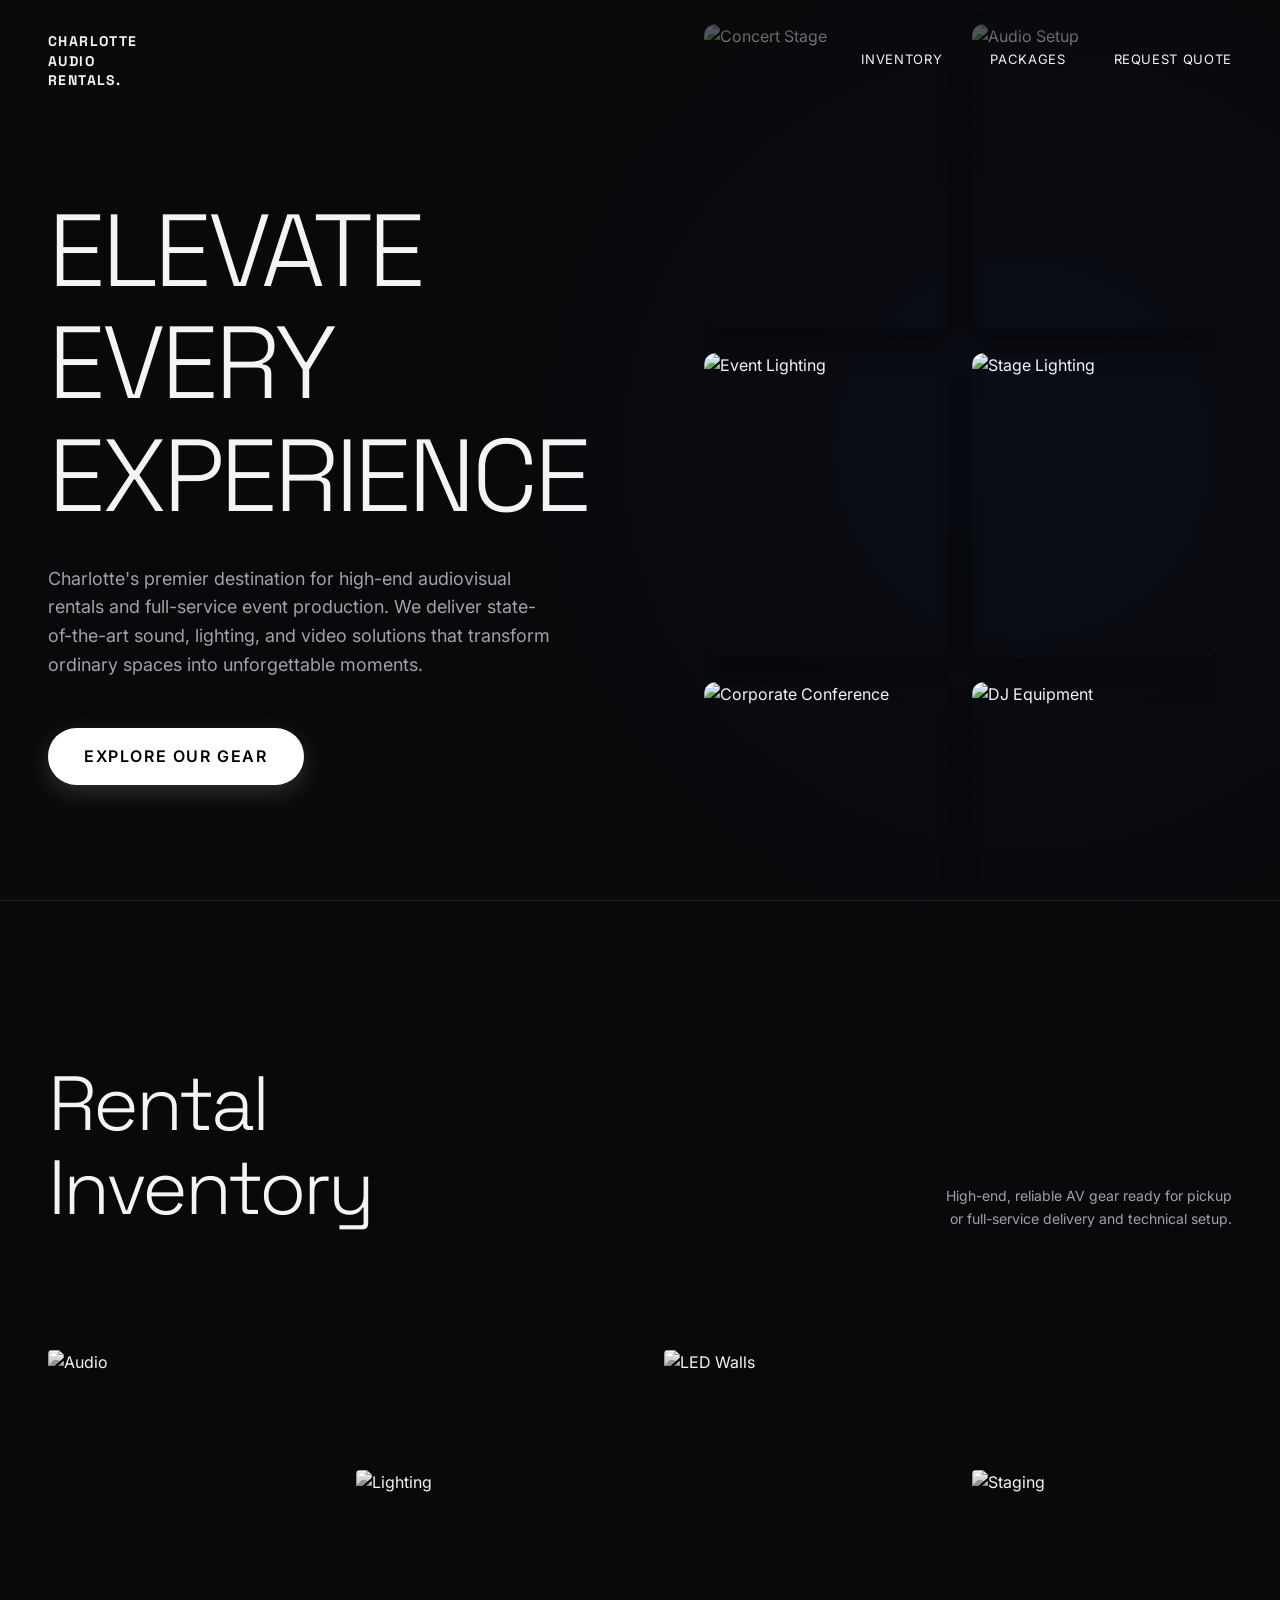
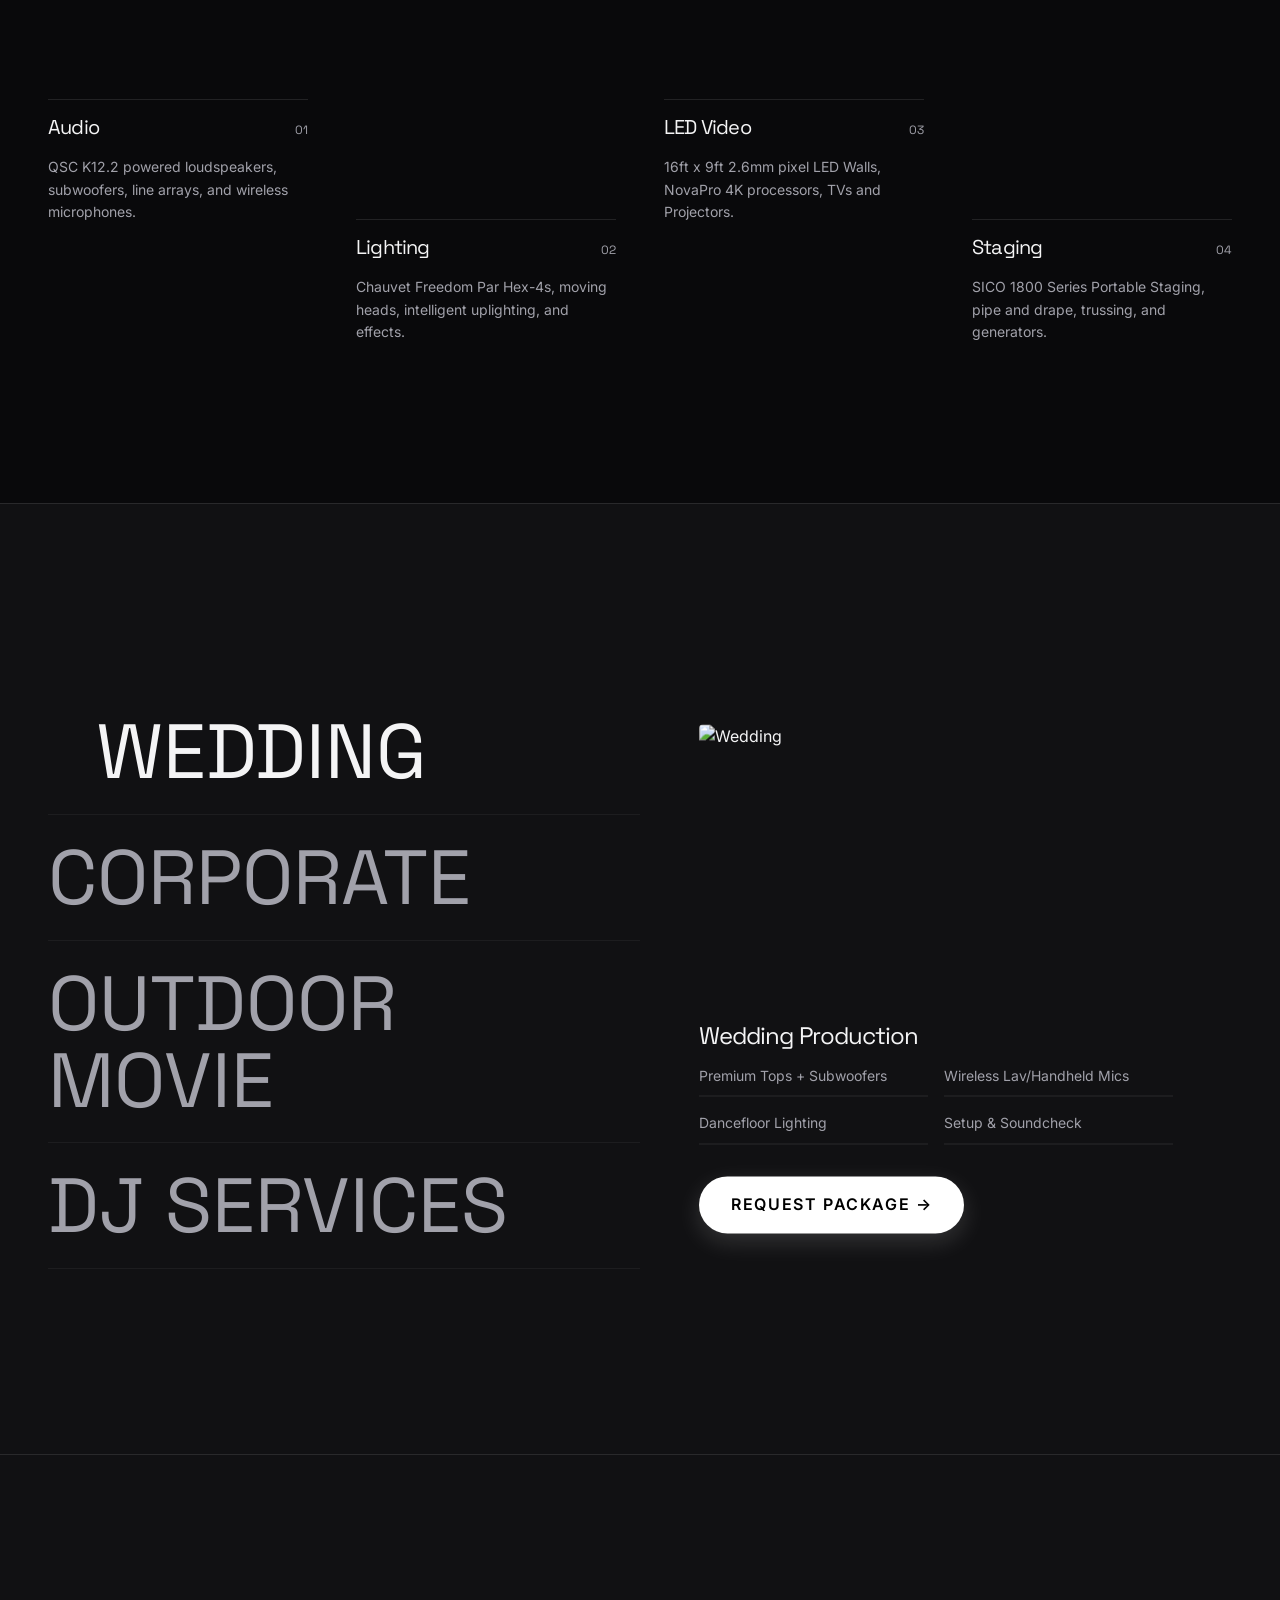
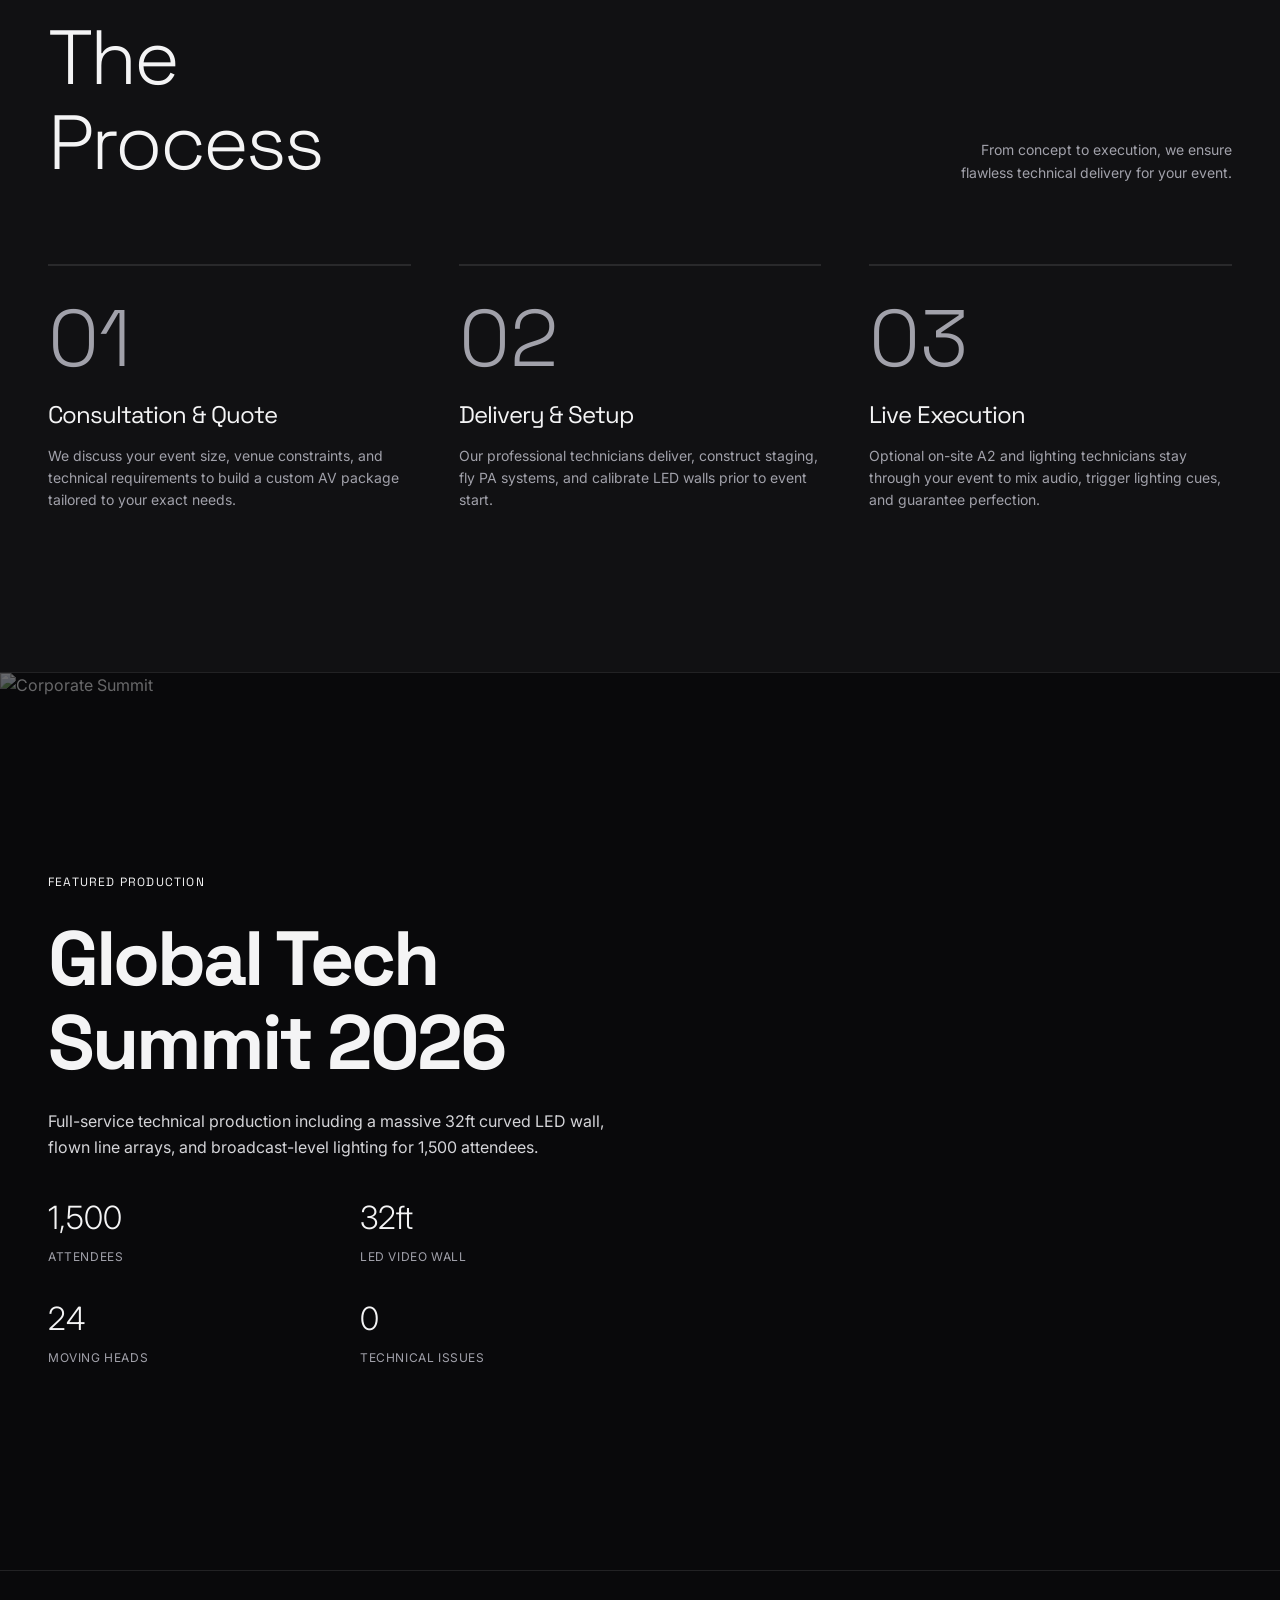
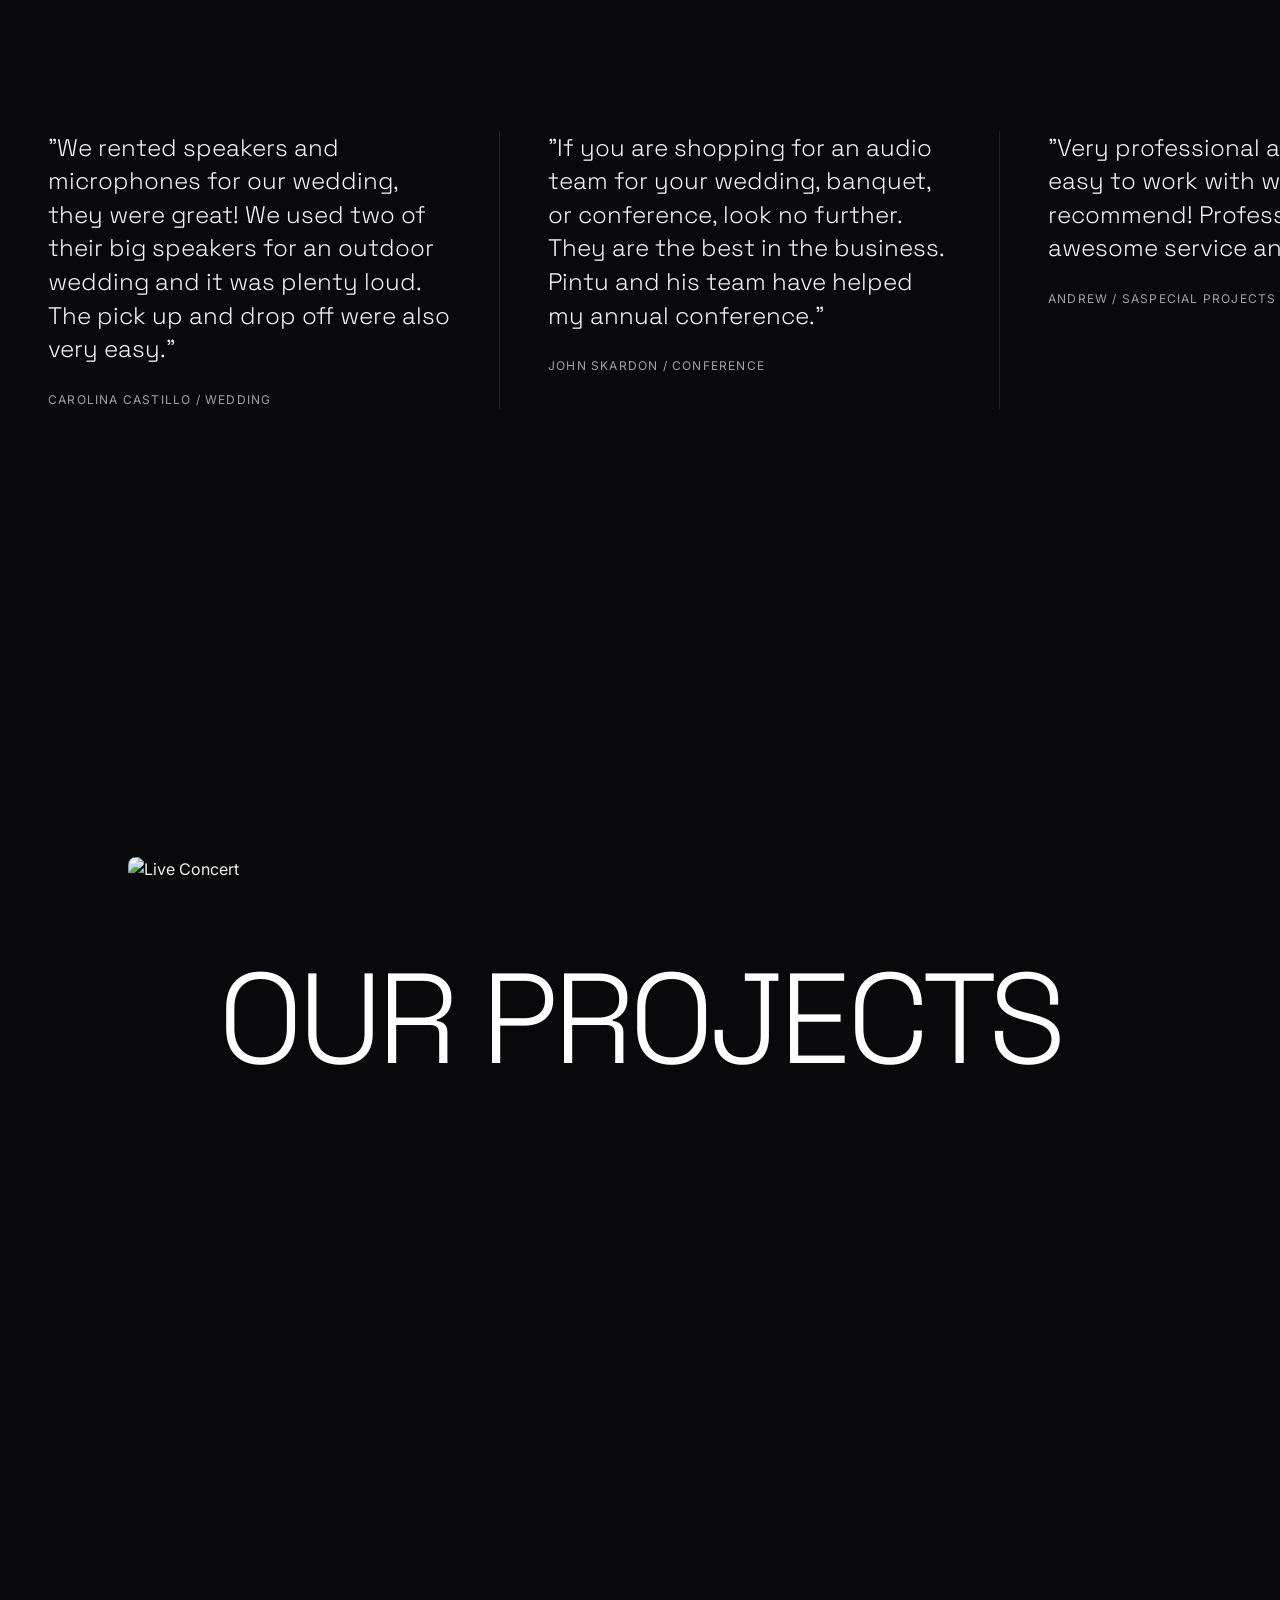
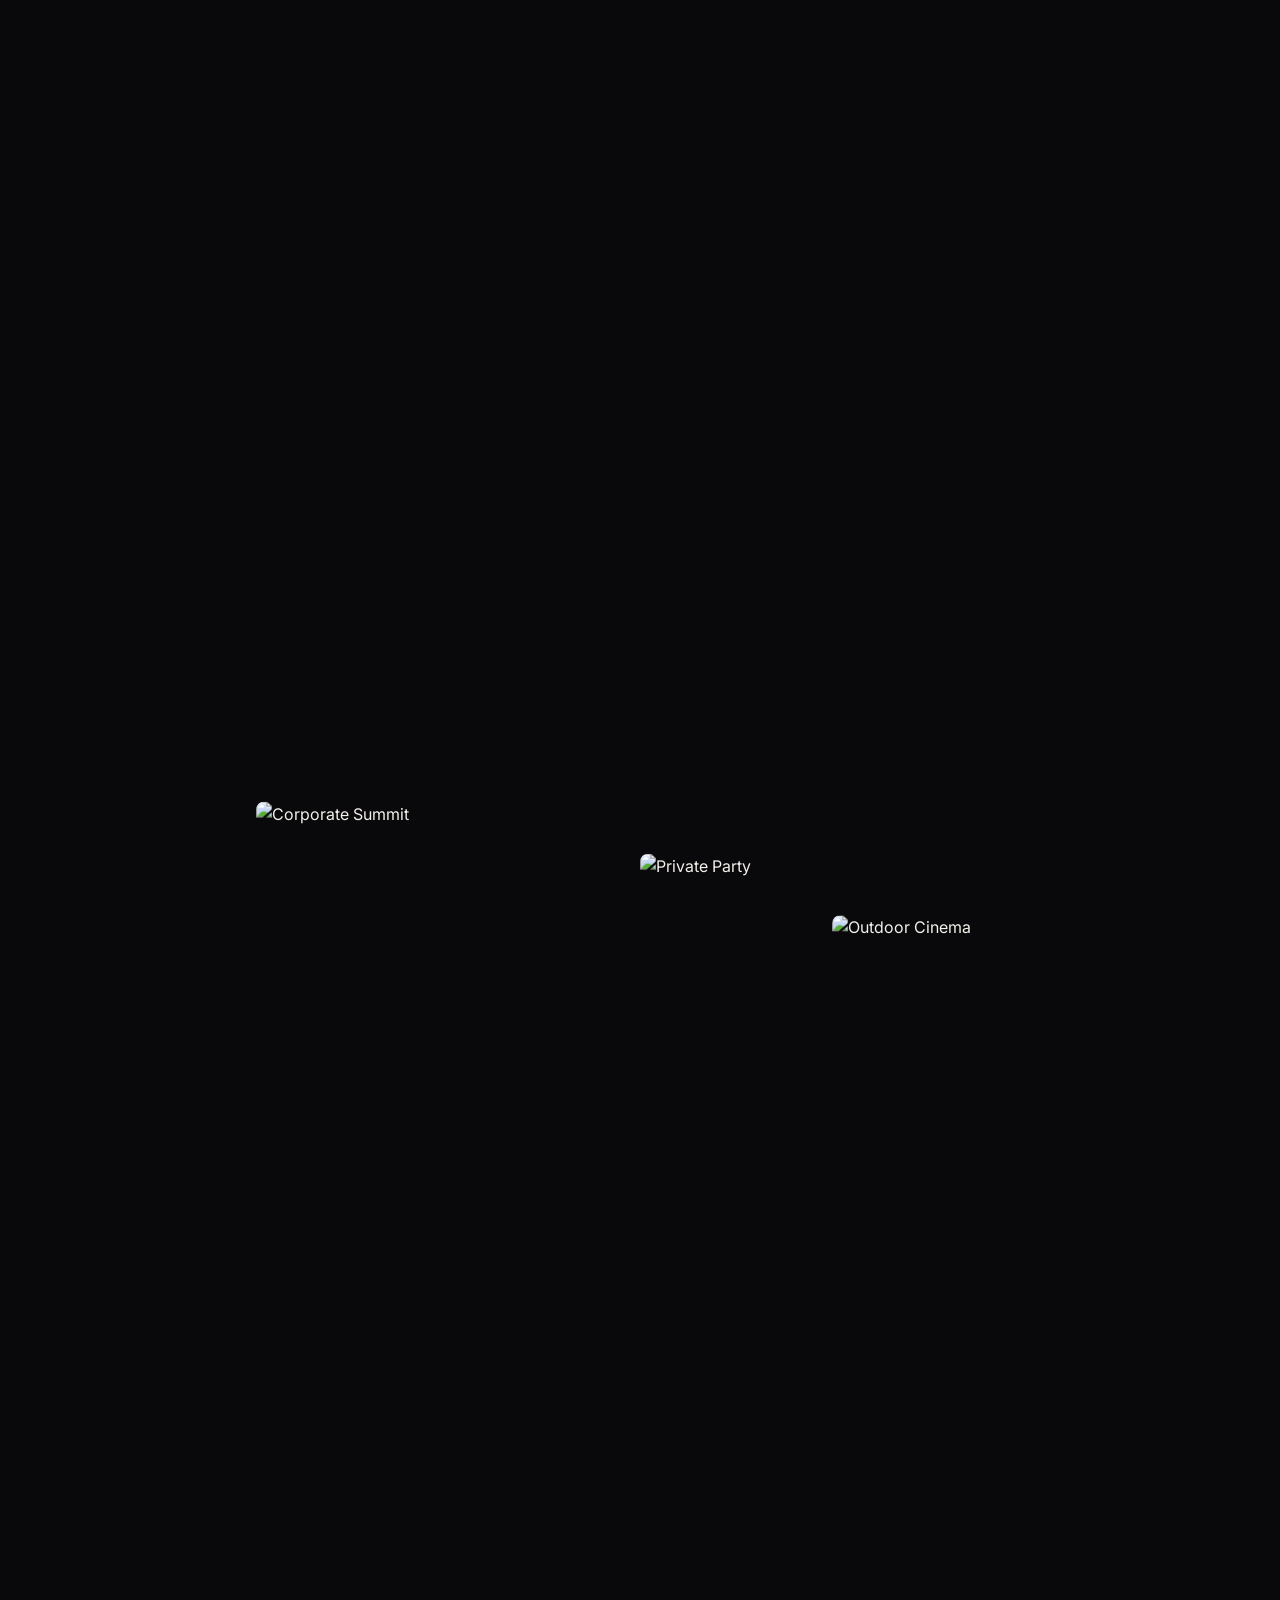
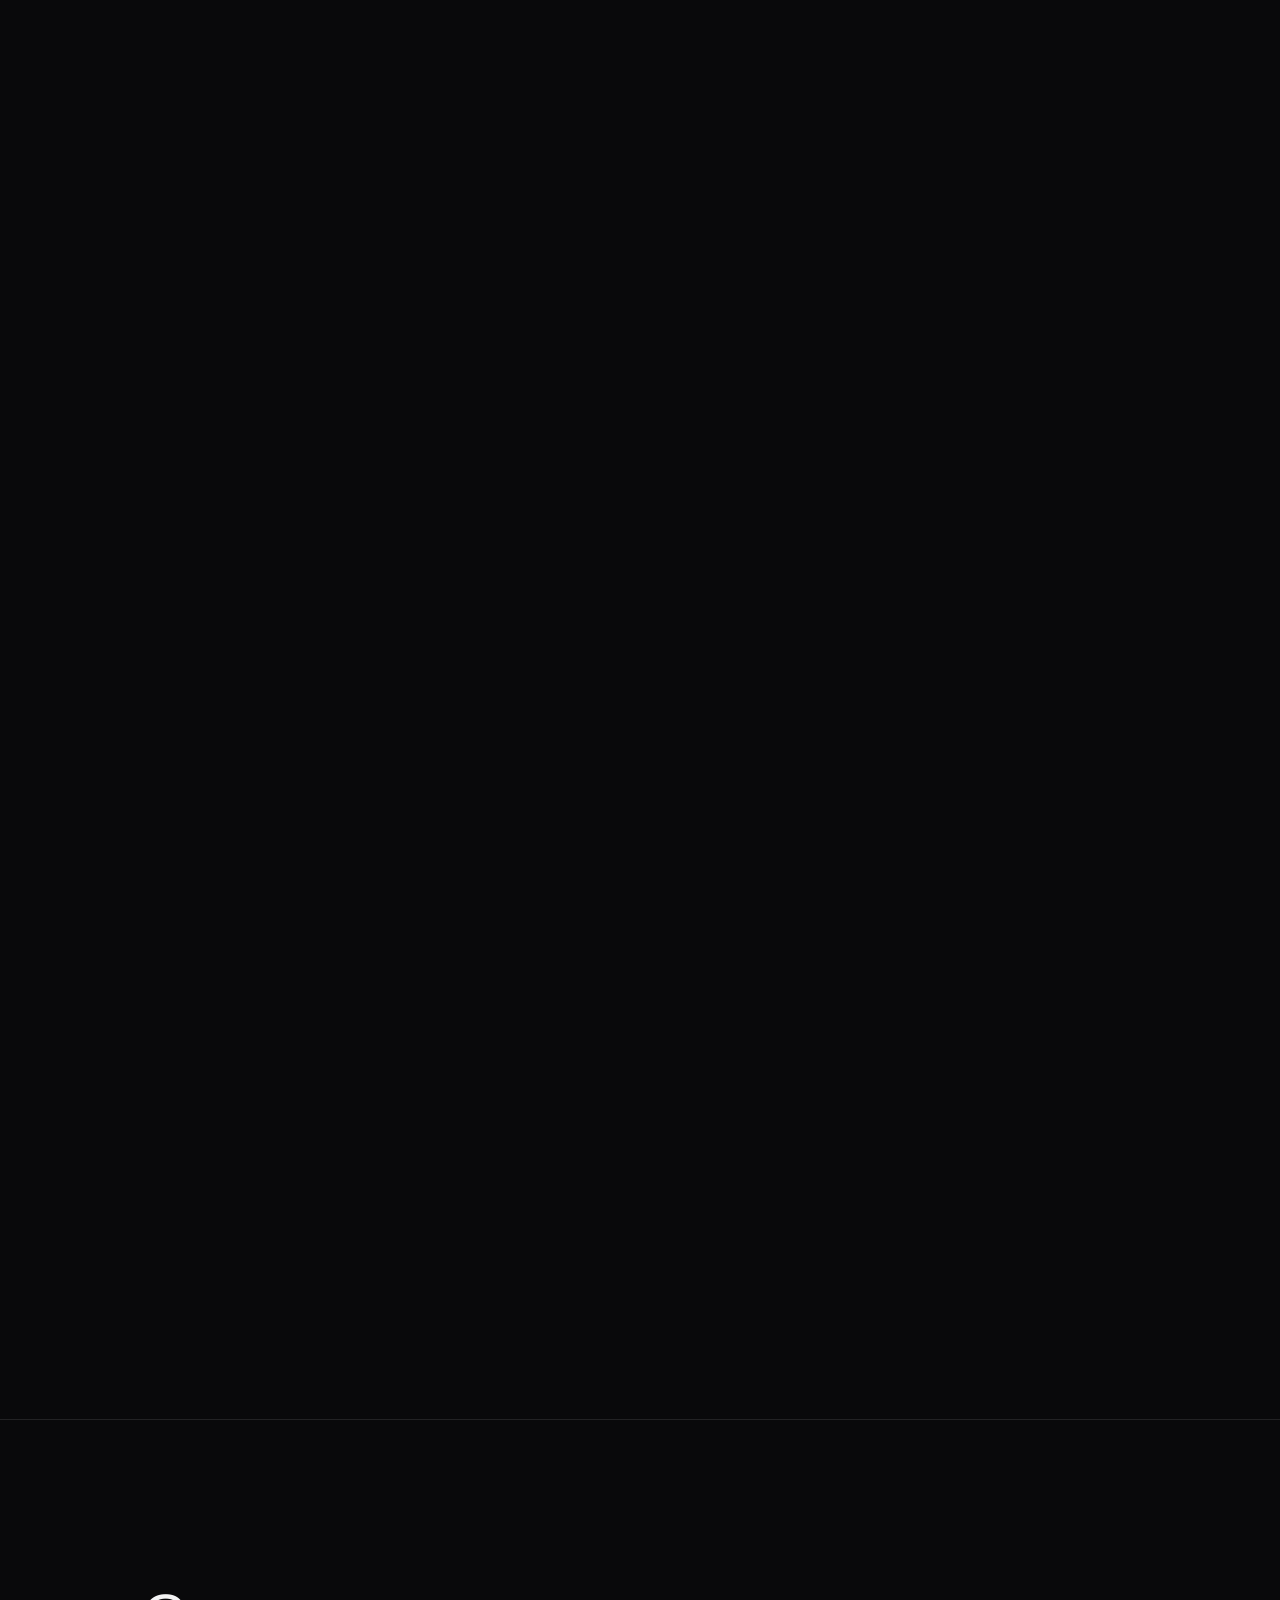
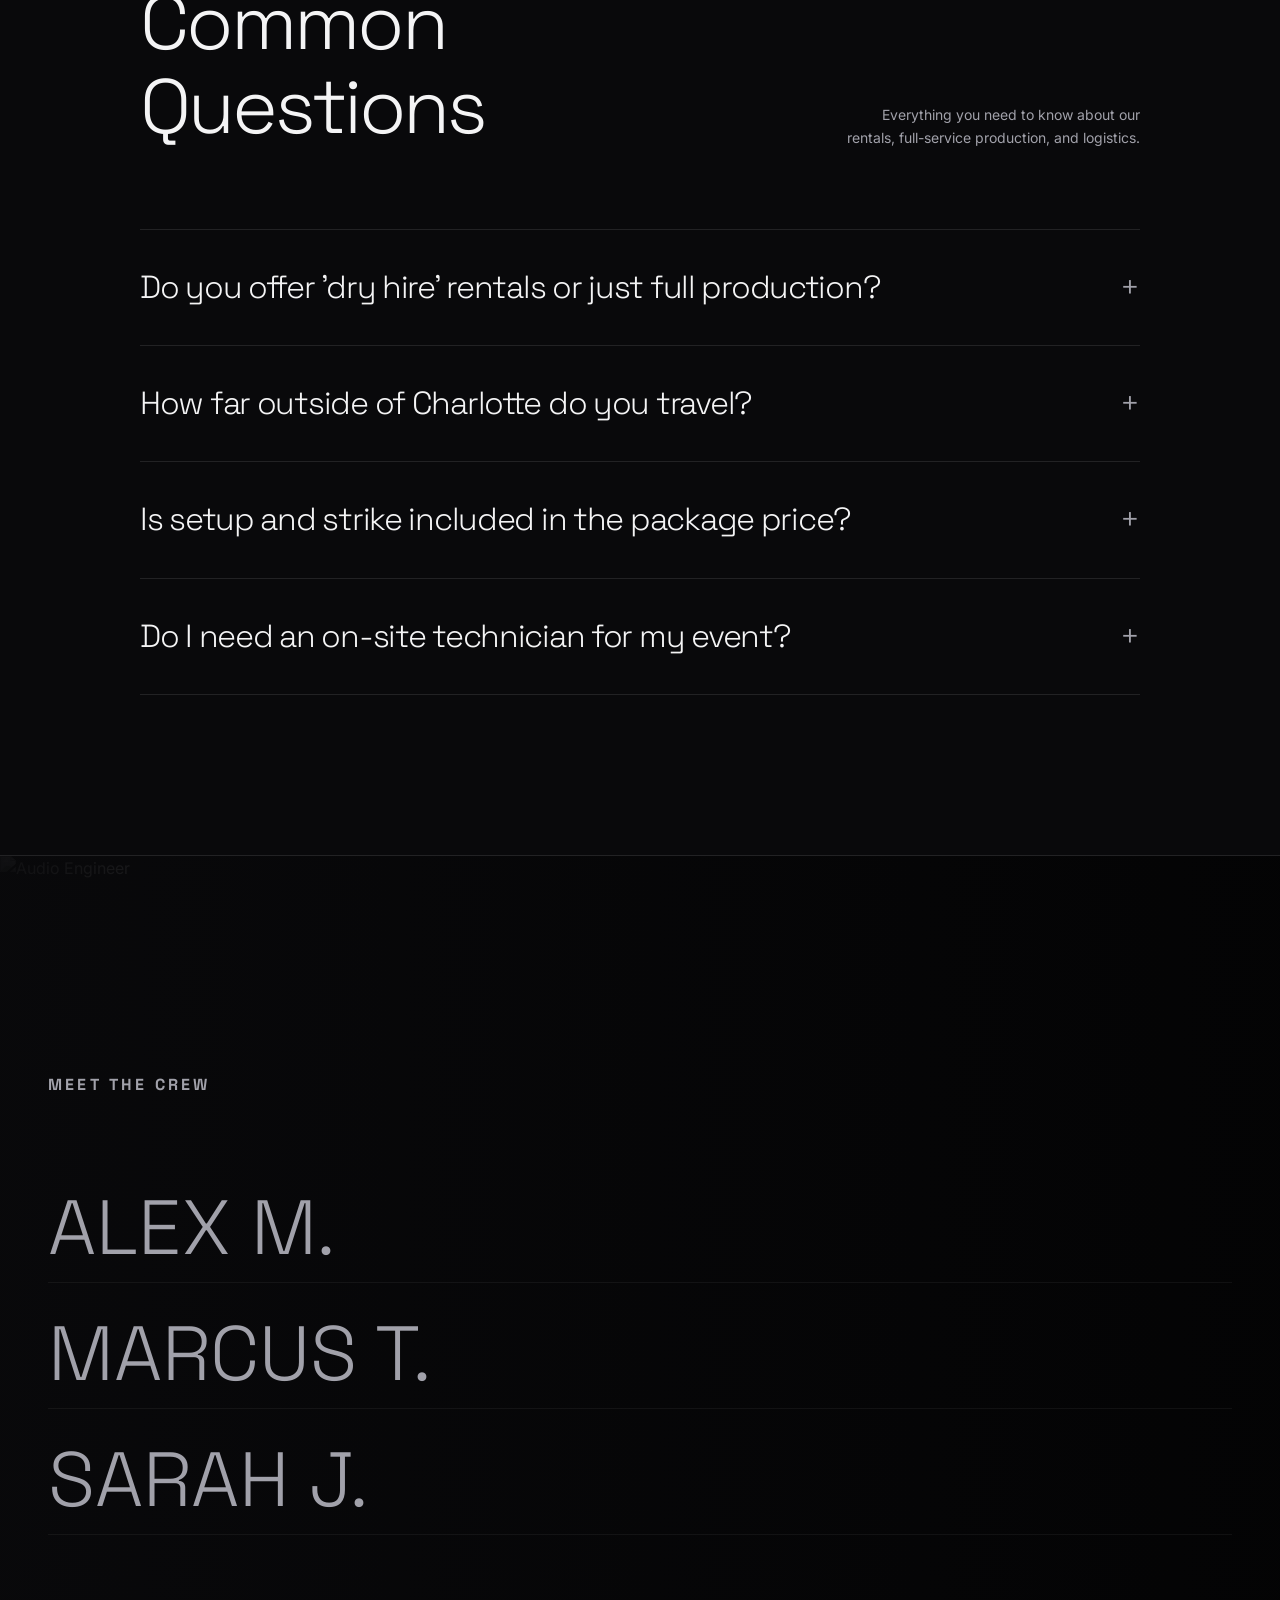
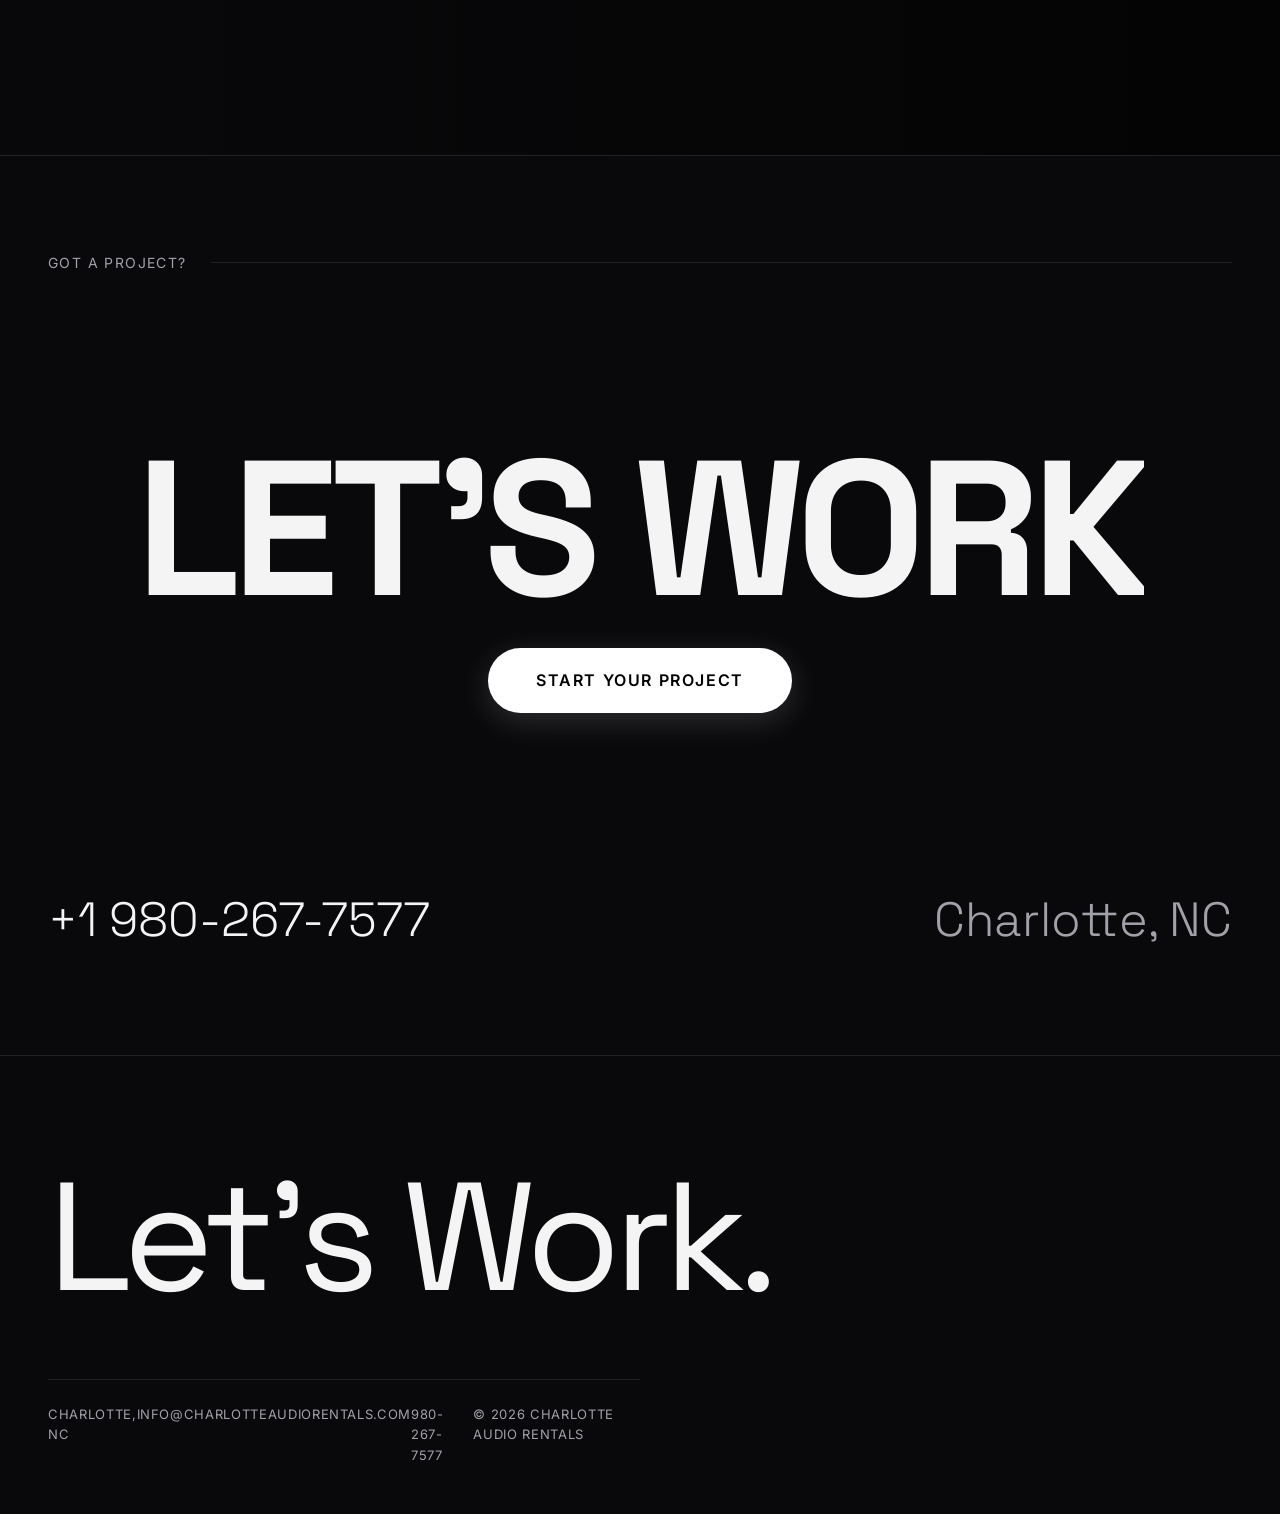
==== index.html @ b3ea05a0 "Initial commit" ====
<!DOCTYPE html>
<html lang="en">
<head>
    <meta charset="UTF-8">
    <meta name="viewport" content="width=device-width, initial-scale=1.0">
    <title>Charlotte Audio Rentals | Premium AV</title>
    
    <!-- Using Space Grotesk for architectural/classy headings and Inter for body -->
    <link rel="preconnect" href="https://fonts.googleapis.com">
    <link rel="preconnect" href="https://fonts.gstatic.com" crossorigin>
    <link href="https://fonts.googleapis.com/css2?family=Inter:wght@300;400;500;600&family=Space+Grotesk:wght@300;400;600;700&display=swap" rel="stylesheet">
    
    <style>
        :root {
            --bg-color: #09090b;
            --text-main: #f4f4f5;
            --text-muted: #a1a1aa;
            --border: rgba(255, 255, 255, 0.1);
            --accent: #0693e3;
        }

        * {
            margin: 0;
            padding: 0;
            box-sizing: border-box;
        }

        body {
            font-family: 'Inter', sans-serif;
            background-color: var(--bg-color);
            color: var(--text-main);
            line-height: 1.6;
            -webkit-font-smoothing: antialiased;
            overflow-x: hidden;
        }

        a { text-decoration: none; color: inherit; }
        ul { list-style: none; }
        img { display: block; max-width: 100%; }

        /* Typography */
        h1, h2, h3, h4, .display-text {
            font-family: 'Space Grotesk', sans-serif;
            letter-spacing: -0.04em;
            line-height: 1.1;
        }

        /* Nav */
        .nav {
            position: fixed;
            top: 0;
            width: 100%;
            padding: 32px 48px;
            display: flex;
            justify-content: space-between;
            align-items: center;
            z-index: 100;
            transition: transform 0.4s cubic-bezier(0.16, 1, 0.3, 1), padding 0.3s ease, background 0.3s ease, border-bottom 0.3s ease;
        }

        .nav.scrolled {
            padding: 20px 48px;
            background: rgba(9, 9, 11, 0.85);
            backdrop-filter: blur(12px);
            -webkit-backdrop-filter: blur(12px);
            border-bottom: 1px solid rgba(255, 255, 255, 0.05);
        }

        .nav.nav-hidden {
            transform: translateY(-100%);
        }

        .nav-logo {
            font-family: 'Space Grotesk', sans-serif;
            font-size: 14px;
            font-weight: 700;
            text-transform: uppercase;
            letter-spacing: 0.1em;
            line-height: 1.4;
        }

        .nav-links {
            display: flex;
            gap: 48px;
            font-size: 13px;
            text-transform: uppercase;
            letter-spacing: 0.05em;
        }
        
        .nav-links a {
            position: relative;
            overflow: hidden;
            padding-bottom: 4px;
        }

        .nav-links a::after {
            content: '';
            position: absolute;
            bottom: 0; left: 0; width: 100%; height: 1px;
            background: var(--accent);
            transform: translateX(-101%);
            transition: transform 0.4s cubic-bezier(0.16, 1, 0.3, 1);
        }

        .nav-links a:hover::after { transform: translateX(0); }

        /* Hero */
        .hero {
            min-height: 100vh;
            display: grid;
            grid-template-columns: 1fr 1fr;
            padding: 120px 48px 48px 48px;
        }

        .hero-left {
            display: flex;
            flex-direction: column;
            justify-content: flex-end;
            padding-bottom: 8vh;
        }

        .hero-title {
            font-size: clamp(64px, 10vw, 140px);
            font-weight: 400;
            text-transform: uppercase;
            margin-bottom: 24px;
            white-space: nowrap;
        }

        .hero-title span {
            display: block;
            margin-left: 10%;
            color: var(--text-muted);
        }

        .hero-right {
            position: relative;
            display: flex;
            align-items: center;
            justify-content: center;
        }

        .hero-img-container {
            width: 80%;
            aspect-ratio: 3/4;
            overflow: hidden;
            border-radius: 8px;
        }

        .hero-img-container img {
            width: 100%;
            height: 100%;
            object-fit: cover;
            transform: scale(1.1);
            transition: transform 2s cubic-bezier(0.16, 1, 0.3, 1);
        }
        
        body:hover .hero-img-container img { transform: scale(1); }

        .hero-info {
            position: absolute;
            bottom: 8vh;
            left: -10%;
            max-width: 400px;
            background: rgba(9, 9, 11, 0.8);
            backdrop-filter: blur(10px);
            padding: 32px;
            border: 1px solid var(--border);
            border-radius: 8px;
        }

        .hero-info p {
            font-size: 16px;
            color: var(--text-muted);
            margin-bottom: 24px;
        }

        .cta-link {
            display: inline-flex;
            align-items: center;
            justify-content: center;
            background: #fff;
            color: #000;
            font-family: 'Inter', sans-serif;
            font-weight: 600;
            font-size: 16px;
            text-transform: uppercase;
            letter-spacing: 0.1em;
            padding: 16px 32px;
            border-radius: 100px;
            transition: transform 0.3s ease, box-shadow 0.3s ease, background 0.3s ease;
            box-shadow: 0 8px 24px rgba(255, 255, 255, 0.15);
            border: none;
            gap: 12px;
            text-decoration: none;
        }

        .cta-link:hover {
            transform: translateY(-4px);
            box-shadow: 0 12px 32px rgba(255, 255, 255, 0.3);
            color: #000;
            background: #f4f4f5;
        }

        /* Inventory - Horizontal Stagger */
        .inventory-section {
            padding: 160px 48px;
            border-top: 1px solid var(--border);
        }

        .section-header {
            display: flex;
            justify-content: space-between;
            align-items: flex-end;
            margin-bottom: 120px;
        }

        .section-title {
            font-size: clamp(40px, 6vw, 80px);
            font-weight: 300;
        }

        .section-sub {
            max-width: 300px;
            color: var(--text-muted);
            font-size: 14px;
            text-align: right;
        }

        .inventory-track {
            display: grid;
            grid-template-columns: repeat(4, 1fr);
            gap: 48px;
            align-items: start;
        }

        .inv-item:nth-child(even) { margin-top: 120px; }

        .inv-img {
            width: 100%;
            aspect-ratio: 4/5;
            overflow: hidden;
            margin-bottom: 24px;
            border-radius: 4px;
        }

        .inv-img img {
            width: 100%; height: 100%; object-fit: cover;
            filter: grayscale(100%);
            transition: filter 0.5s ease, transform 0.8s ease;
        }

        .inv-item:hover .inv-img img {
            filter: grayscale(0%);
            transform: scale(1.05);
        }

        .inv-meta {
            display: flex;
            justify-content: space-between;
            align-items: baseline;
            border-top: 1px solid var(--border);
            padding-top: 16px;
        }

        .inv-meta h3 { font-size: 20px; font-weight: 400; }
        .inv-meta span { font-size: 12px; color: var(--text-muted); font-family: 'Space Grotesk', sans-serif; }

        .inv-desc {
            margin-top: 16px;
            font-size: 14px;
            color: var(--text-muted);
        }

        /* Interactive Packages */
        .packages-section {
            padding: 160px 48px;
            background: #111113;
            border-top: 1px solid var(--border);
            position: relative;
        }

        .pkg-container {
            display: flex;
            min-height: 70vh;
        }

        .pkg-list-wrap {
            width: 50%;
            display: flex;
            flex-direction: column;
            justify-content: center;
        }

        .pkg-link {
            font-family: 'Space Grotesk', sans-serif;
            font-size: clamp(48px, 6vw, 96px);
            color: var(--text-muted);
            text-transform: uppercase;
            line-height: 1;
            padding: 24px 0;
            border-bottom: 1px solid rgba(255,255,255,0.05);
            cursor: pointer;
            transition: color 0.4s ease, padding-left 0.4s ease;
        }

        .pkg-link:hover, .pkg-link.active {
            color: var(--text-main);
            padding-left: 48px;
        }

        .pkg-details-wrap {
            width: 50%;
            position: relative;
        }

        .pkg-detail {
            position: absolute;
            top: 50%;
            left: 10%;
            transform: translateY(-50%);
            width: 80%;
            opacity: 0;
            visibility: hidden;
            transition: opacity 0.6s ease, visibility 0.6s ease;
        }

        .pkg-detail.active {
            opacity: 1;
            visibility: visible;
        }

        .pkg-img {
            width: 100%;
            aspect-ratio: 16/9;
            overflow: hidden;
            border-radius: 4px;
            margin-bottom: 32px;
        }

        .pkg-img img { width: 100%; height: 100%; object-fit: cover; }

        .pkg-content h4 { font-size: 24px; margin-bottom: 16px; font-weight: 400; }
        .pkg-content ul {
            display: grid;
            grid-template-columns: 1fr 1fr;
            gap: 16px;
            margin-bottom: 32px;
        }
        .pkg-content li {
            font-size: 14px;
            color: var(--text-muted);
            padding-bottom: 8px;
            border-bottom: 1px solid var(--border);
        }

        /* Reviews Ticker */
        .reviews-section {
            padding: 160px 0;
            overflow: hidden;
            border-top: 1px solid var(--border);
        }

        .ticker-wrap {
            display: flex;
            width: 300%;
            animation: ticker 40s linear infinite;
        }
        
        .ticker-wrap:hover { animation-play-state: paused; }

        @keyframes ticker {
            0% { transform: translateX(0); }
            100% { transform: translateX(-50%); }
        }

        .review-item {
            width: 500px;
            padding: 0 48px;
            flex-shrink: 0;
            border-right: 1px solid var(--border);
        }

        .review-item p {
            font-family: 'Space Grotesk', sans-serif;
            font-size: 24px;
            line-height: 1.4;
            margin-bottom: 24px;
            font-weight: 300;
        }

        .reviewer { font-size: 12px; color: var(--text-muted); text-transform: uppercase; letter-spacing: 0.1em; }

        /* Footer */
        .footer {
            padding: 120px 48px 48px 48px;
            border-top: 1px solid var(--border);
            display: grid;
            grid-template-columns: 1fr 1fr;
        }

        .ft-massive {
            font-family: 'Space Grotesk', sans-serif;
            font-size: clamp(80px, 12vw, 200px);
            line-height: 0.8;
            letter-spacing: -0.05em;
            margin-bottom: 80px;
        }

        .ft-info {
            display: flex;
            justify-content: space-between;
            border-top: 1px solid var(--border);
            padding-top: 24px;
            font-size: 13px;
            color: var(--text-muted);
            text-transform: uppercase;
            letter-spacing: 0.05em;
        }

        @media (max-width: 1024px) {
            .hero { grid-template-columns: 1fr; padding-top: 160px; }
            .hero-left { padding-bottom: 40px; }
            .hero-right { display: none; }
            .inventory-track { grid-template-columns: 1fr 1fr; }
            .inv-item:nth-child(even) { margin-top: 0; }
            .pkg-container { flex-direction: column; }
            .pkg-list-wrap, .pkg-details-wrap { width: 100%; }
            .pkg-detail { position: relative; top: 0; left: 0; transform: none; display: none; margin-top: 48px; width: 100%;}
            .pkg-detail.active { display: block; }
            .footer { grid-template-columns: 1fr; }
        }
    
        /* Process Section */
        .process-section {
            padding: 160px 48px;
            background: #111113;
            border-top: 1px solid var(--border);
        }

        .process-grid {
            display: grid;
            grid-template-columns: repeat(3, 1fr);
            gap: 48px;
            margin-top: 80px;
        }

        .process-step {
            border-top: 2px solid var(--border);
            padding-top: 32px;
            transition: border-color 0.4s;
        }

        .process-step:hover { border-color: var(--text-main); }

        .step-num {
            font-family: 'Space Grotesk', sans-serif;
            font-size: 80px;
            font-weight: 300;
            color: var(--text-muted);
            line-height: 1;
            margin-bottom: 24px;
        }

        .process-step h4 { font-size: 24px; font-weight: 400; margin-bottom: 16px; }
        .process-step p { color: var(--text-muted); font-size: 14px; }

        /* Featured Case Study */
        .featured-section {
            position: relative;
            padding: 200px 48px;
            border-top: 1px solid var(--border);
            overflow: hidden;
            display: flex;
            align-items: center;
        }

        .featured-bg {
            position: absolute;
            top: 0; left: 0; width: 100%; height: 100%;
            z-index: 0;
        }
        
        .featured-bg img { width: 100%; height: 100%; object-fit: cover; opacity: 0.4; filter: grayscale(50%); }

        .featured-content {
            position: relative;
            z-index: 1;
            max-width: 600px;
        }

        .featured-badge {
            font-family: 'Space Grotesk', sans-serif;
            text-transform: uppercase;
            letter-spacing: 0.1em;
            font-size: 12px;
            color: var(--text-main);
            margin-bottom: 24px;
            display: block;
        }

        .featured-title { font-size: clamp(48px, 6vw, 80px); margin-bottom: 24px; }
        .featured-desc { font-size: 16px; color: #d4d4d8; margin-bottom: 32px; }

        .stats-grid {
            display: grid;
            grid-template-columns: 1fr 1fr;
            gap: 24px;
        }

        .stat h5 { font-size: 32px; font-weight: 300; }
        .stat span { font-size: 12px; color: var(--text-muted); text-transform: uppercase; letter-spacing: 0.05em; }

        @media (max-width: 1024px) {
            .process-grid { grid-template-columns: 1fr; }
            .stats-grid { grid-template-columns: 1fr; }
        }

    
        .hero-title {
            font-size: clamp(48px, 8vw, 120px);
            font-weight: 400;
            text-transform: uppercase;
            margin-bottom: 24px;
            line-height: 1.05;
        }

        .hero-title span {
            display: block;
            margin-left: 0; /* Removed 10% */
            color: var(--text-muted);
        }

        .hero-info {
            position: relative; /* Removed absolute */
            bottom: auto;
            left: auto;
            max-width: 400px;
            background: transparent; /* Removed blur and bg */
            backdrop-filter: none;
            padding: 0;
            border: none;
            margin-top: 48px;
        }
        
        .hero-img-container {
            width: 100%; /* Changed from 80% */
            aspect-ratio: 4/5; /* Changed from 3/4 */
            overflow: hidden;
            border-radius: 8px;
        }

    
        /* Our Projects Section */
        .projects-section {
            padding: 160px 48px;
            background: #111113;
            border-top: 1px solid var(--border);
        }

        .projects-grid {
            display: grid;
            grid-template-columns: repeat(2, 1fr);
            gap: 48px;
            margin-top: 80px;
        }

        .project-card {
            position: relative;
            overflow: hidden;
            border-radius: 8px;
            aspect-ratio: 16/9;
            cursor: pointer;
        }

        .project-img {
            width: 100%;
            height: 100%;
            object-fit: cover;
            transition: transform 0.8s cubic-bezier(0.16, 1, 0.3, 1);
        }

        .project-overlay {
            position: absolute;
            bottom: 0; left: 0; width: 100%;
            padding: 48px;
            background: linear-gradient(to top, rgba(9,9,11,0.9), transparent);
            transform: translateY(20px);
            opacity: 0;
            transition: all 0.4s ease;
        }

        .project-card:hover .project-img {
            transform: scale(1.05);
        }

        .project-card:hover .project-overlay {
            transform: translateY(0);
            opacity: 1;
        }

        .project-overlay h4 {
            font-size: 32px;
            margin-bottom: 8px;
            color: #fff;
        }

        .project-overlay span {
            font-size: 14px;
            color: var(--text-muted);
            text-transform: uppercase;
            letter-spacing: 0.1em;
            font-family: 'Space Grotesk', sans-serif;
        }
        
        @media (max-width: 1024px) {
            .projects-grid { grid-template-columns: 1fr; }
        }

    
        /* =========================================================
           SCATTERED PARALLAX OUR PROJECTS
           ========================================================= */
        .our-work-section {
            position: relative;
            background-color: transparent;
            color: #F4F1EB;
            width: 100%;
            height: 450vh; /* creates scrolling room */
            overflow: clip; 
            clip-path: inset(0); /* allows sticky to work while hiding overflow */
            z-index: 10;
        }

        .ow-sticky-container {
            position: sticky;
            top: 0;
            height: 100vh;
            width: 100%;
            display: flex;
            align-items: center;
            justify-content: center;
            z-index: 1;
            pointer-events: none;
        }

        .ow-sticky-title {
            font-family: 'Space Grotesk', sans-serif;
            font-size: clamp(4rem, 10vw, 9rem);
            font-weight: 300;
            letter-spacing: -0.04em;
            color: #ffffff;
            text-transform: uppercase;
            text-align: center;
            opacity: 0;
            transform: translateY(50px);
            transition: opacity 1.5s ease, transform 1.5s ease;
        }

        .ow-sticky-title.revealed {
            opacity: 1;
            transform: translateY(0);
        }

        .ow-gallery {
            position: absolute;
            top: 0;
            left: 0;
            width: 100%;
            height: 100%;
            z-index: 2;
            pointer-events: none;
        }

        .ow-project {
            position: absolute;
            pointer-events: auto;
            text-decoration: none;
            display: block;
            opacity: 0;
            will-change: transform, opacity;
            transition: opacity 0.8s ease;
        }

        .ow-project.visible {
            opacity: 1;
        }

        .ow-project img {
            width: 100%;
            height: auto;
            object-fit: cover;
            display: block;
            transition: transform 0.6s cubic-bezier(0.22, 1, 0.36, 1);
            border-radius: 8px;
        }

        .ow-project:hover img {
            transform: scale(1.03) !important;
        }

        .ow-label {
            position: absolute;
            bottom: -30px;
            left: 0;
            width: 100%;
            text-align: center;
            font-family: 'Inter', sans-serif;
            font-size: 14px;
            color: var(--text-muted);
            text-transform: uppercase;
            opacity: 0;
            transform: translateY(10px);
            transition: opacity 0.4s ease, transform 0.4s ease;
            white-space: nowrap;
        }

        .ow-project:hover .ow-label {
            opacity: 1;
            transform: translateY(0);
        }

        @media (max-width: 768px) {
            .ow-sticky-title { font-size: clamp(3rem, 12vw, 4rem); }
            .our-work-section { height: 450vh; }
        }

    
        /* =========================================================
           NEW DYNAMIC HERO DESIGN
           ========================================================= */
        .hero {
            min-height: 100vh;
            display: flex;
            align-items: center;
            padding: 160px 48px 80px 48px;
            position: relative;
            overflow: hidden;
            background: radial-gradient(circle at 80% 50%, rgba(37, 99, 235, 0.05), transparent 50%);
        }

        .hero-content {
            width: 50%;
            position: relative;
            z-index: 10;
        }

        .hero-title {
            font-family: 'Space Grotesk', sans-serif;
            font-size: clamp(60px, 8vw, 120px);
            font-weight: 300;
            line-height: 1.1;
            margin-bottom: 32px;
            letter-spacing: -0.04em;
            color: var(--text-main);
        }

        .hero-text {
            font-size: 18px;
            color: var(--text-muted);
            max-width: 85%;
            margin-bottom: 48px;
            line-height: 1.6;
        }

        .hero-cta {
            display: inline-flex;
            align-items: center;
            justify-content: center;
            background: #fff;
            color: #000;
            font-family: 'Inter', sans-serif;
            font-weight: 600;
            font-size: 16px;
            text-transform: uppercase;
            letter-spacing: 0.1em;
            padding: 16px 36px;
            border-radius: 100px;
            transition: transform 0.3s ease, box-shadow 0.3s ease, background 0.3s ease;
            box-shadow: 0 8px 24px rgba(255, 255, 255, 0.15);
            text-decoration: none;
            border: none;
            gap: 12px;
        }

        .hero-cta:hover {
            transform: translateY(-4px);
            box-shadow: 0 12px 32px rgba(255, 255, 255, 0.3);
            color: #000;
            background: #f4f4f5;
        }

        .hero-gallery {
            position: absolute;
            top: 0;
            right: 5%;
            width: 40%;
            height: 100vh;
            display: flex;
            gap: 24px;
            overflow: hidden;
            padding-top: 24px;
            padding-bottom: 24px;
            /* Fades top and bottom edges smoothly */
            mask-image: linear-gradient(to bottom, transparent, black 10%, black 90%, transparent);
            -webkit-mask-image: linear-gradient(to bottom, transparent, black 10%, black 90%, transparent);
            z-index: 1;
        }

        .marquee-col {
            flex: 1;
            display: flex;
            flex-direction: column;
            overflow: visible;
        }

        .marquee-track {
            display: flex;
            flex-direction: column;
            gap: 24px;
            /* Prevent image from stretching/shrinking */
            min-height: max-content;
        }

        .marquee-up .marquee-track {
            animation: scroll-up 20s linear infinite;
        }

        .marquee-down .marquee-track {
            animation: scroll-down 20s linear infinite;
        }

        @keyframes scroll-up {
            0% { transform: translateY(0); }
            100% { transform: translateY(-50%); }
        }

        @keyframes scroll-down {
            0% { transform: translateY(-50%); }
            100% { transform: translateY(0); }
        }

        .marquee-track img {
            width: 100%;
            /* fixed aspect ratio for all images */
            aspect-ratio: 4/5;
            object-fit: cover;
            border-radius: 12px;
            box-shadow: 0 10px 30px rgba(0,0,0,0.5);
            transition: transform 0.4s ease, filter 0.4s ease;
            display: block;
        }

        .marquee-track img:hover {
            transform: scale(1.05);
            filter: brightness(1.1);
            position: relative;
            z-index: 10;
        }
        
        .hero-gallery:hover .marquee-track {
            animation-play-state: paused;
        }

        @media (max-width: 1024px) {
            .hero { flex-direction: column; padding-top: 140px; justify-content: flex-start; }
            .hero-content { width: 100%; text-align: center; margin-bottom: 64px; }
            .hero-text { max-width: 100%; margin: 0 auto 48px; }
            .hero-gallery { position: relative; width: 100%; height: 50vh; right: 0; mask-image: none; -webkit-mask-image: none; padding: 0; overflow: hidden; transform: none;}
            
            .marquee-col { flex-direction: row; }
            .marquee-track { flex-direction: row; gap: 16px; }
            
            .marquee-up .marquee-track { animation: scroll-left 20s linear infinite; }
            .marquee-down .marquee-track { animation: scroll-right 20s linear infinite; }
            
            @keyframes scroll-left { 0% { transform: translateX(0); } 100% { transform: translateX(-50%); } }
            @keyframes scroll-right { 0% { transform: translateX(-50%); } 100% { transform: translateX(0); } }
            
            .marquee-track img { height: 100%; aspect-ratio: 3/4; width: auto; max-width: 40vw; }
        }

        /* FAQ Section */
        .faq-section {
            padding: 160px 48px;
            background: #09090b;
            border-top: 1px solid var(--border);
        }

        .faq-container {
            max-width: 1000px;
            margin: 0 auto;
            border-top: 1px solid var(--border);
        }

        .faq-item {
            border-bottom: 1px solid var(--border);
        }

        .faq-question {
            padding: 32px 0;
            display: flex;
            justify-content: space-between;
            align-items: center;
            cursor: pointer;
            transition: color 0.3s;
        }

        .faq-question:hover {
            color: var(--text-main);
        }

        .faq-question h3 {
            font-size: clamp(20px, 3vw, 32px);
            font-weight: 300;
            margin: 0;
            padding-right: 24px;
        }

        .faq-icon {
            font-family: 'Space Grotesk', sans-serif;
            font-size: 32px;
            font-weight: 300;
            color: var(--text-muted);
            transition: transform 0.4s ease, color 0.3s;
        }

        .faq-item.active .faq-icon {
            transform: rotate(45deg);
            color: var(--accent);
        }

        .faq-answer {
            max-height: 0;
            overflow: hidden;
            transition: max-height 0.5s cubic-bezier(0.16, 1, 0.3, 1), opacity 0.5s ease;
            opacity: 0;
        }

        .faq-item.active .faq-answer {
            opacity: 1;
        }

        .faq-answer p {
            padding-bottom: 32px;
            color: var(--text-muted);
            font-size: 16px;
            line-height: 1.6;
            max-width: 800px;
        }
        
        @media (max-width: 1024px) {
            .faq-section { padding: 100px 24px; }
        }

        /* Meet The Crew */
        .crew-section {
            position: relative;
            min-height: 100vh;
            display: flex;
            align-items: center;
            padding: 48px;
            overflow: hidden;
            border-top: 1px solid var(--border);
        }

        .crew-bg {
            position: absolute;
            top: 0; left: 0; width: 100%; height: 100%;
            z-index: 0;
            background: #000;
        }

        .crew-bg::after {
            content: '';
            position: absolute;
            top: 0; left: 0; width: 100%; height: 100%;
            background: linear-gradient(to right, rgba(9,9,11,0.95) 0%, rgba(9,9,11,0.4) 100%);
            z-index: 2;
        }

        .cb-img {
            position: absolute;
            top: 0; left: 0; width: 100%; height: 100%;
            object-fit: cover;
            opacity: 0;
            transition: opacity 0.8s ease, transform 3s ease;
            transform: scale(1.05);
            z-index: 1;
            filter: grayscale(80%);
        }

        .cb-img.active {
            opacity: 0.6;
            transform: scale(1);
        }

        .crew-content {
            position: relative;
            z-index: 3;
            width: 100%;
            max-width: 1400px;
            margin: 0 auto;
        }

        .crew-heading {
            font-family: 'Space Grotesk', sans-serif;
            font-size: 16px;
            text-transform: uppercase;
            letter-spacing: 0.2em;
            color: var(--text-muted);
            margin-bottom: 80px;
        }

        .crew-list {
            display: flex;
            flex-direction: column;
            gap: 16px;
        }

        .crew-item {
            display: flex;
            align-items: baseline;
            gap: 48px;
            cursor: pointer;
            padding: 16px 0;
            border-bottom: 1px solid rgba(255,255,255,0.05);
            transition: transform 0.4s ease, padding-left 0.4s ease;
        }

        .crew-item:hover {
            padding-left: 48px;
            border-color: rgba(255,255,255,0.3);
        }

        .c-name {
            font-family: 'Space Grotesk', sans-serif;
            font-size: clamp(48px, 6vw, 96px);
            font-weight: 300;
            text-transform: uppercase;
            color: var(--text-muted);
            transition: color 0.4s;
            line-height: 1;
        }

        .c-role {
            font-family: 'Inter', sans-serif;
            font-size: 16px;
            color: var(--text-muted);
            text-transform: uppercase;
            letter-spacing: 0.1em;
            opacity: 0;
            transform: translateX(-20px);
            transition: opacity 0.4s ease, transform 0.4s ease;
        }

        .crew-item:hover .c-name { color: var(--text-main); }
        .crew-item:hover .c-role { opacity: 1; transform: translateX(0); }

        /* Next Level CTA */
        .next-cta {
            min-height: 100vh;
            display: flex;
            flex-direction: column;
            justify-content: space-between;
            padding: 48px;
            background: #09090b;
            border-top: 1px solid var(--border);
            position: relative;
        }

        .n-cta-top {
            display: flex;
            align-items: center;
            gap: 24px;
            margin-top: 48px;
        }

        .n-cta-label {
            font-family: 'Inter', sans-serif;
            text-transform: uppercase;
            letter-spacing: 0.1em;
            color: var(--text-muted);
            font-size: 14px;
        }

        .n-cta-line {
            flex: 1;
            height: 1px;
            background: var(--border);
        }

        .n-cta-main {
            display: flex;
            align-items: center;
            justify-content: center;
            flex: 1;
        }

        .n-cta-link {
            position: relative;
            display: block;
            overflow: hidden;
        }

        .n-cta-text {
            font-family: 'Space Grotesk', sans-serif;
            font-size: clamp(80px, 15vw, 250px);
            font-weight: 700;
            line-height: 0.9;
            text-transform: uppercase;
            letter-spacing: -0.04em;
            color: var(--text-main);
            transition: transform 0.6s cubic-bezier(0.16, 1, 0.3, 1);
        }

        .n-cta-text.hover-text {
            position: absolute;
            top: 0; left: 0;
            color: transparent;
            -webkit-text-stroke: 2px var(--accent);
            transform: translateY(100%);
        }

        .n-cta-link:hover .n-cta-text:not(.hover-text) {
            transform: translateY(-100%);
        }
        
        .n-cta-link:hover .n-cta-text.hover-text {
            transform: translateY(0);
        }

        .cta-blue-btn {
            display: inline-block;
            background: #fff;
            color: #000;
            font-family: 'Inter', sans-serif;
            font-weight: 600;
            font-size: 16px;
            text-transform: uppercase;
            letter-spacing: 0.1em;
            padding: 20px 48px;
            border-radius: 100px;
            transition: transform 0.3s ease, box-shadow 0.3s ease, background 0.3s ease;
            box-shadow: 0 8px 32px rgba(255, 255, 255, 0.15);
            text-decoration: none;
            border: none;
        }

        .cta-blue-btn:hover {
            transform: translateY(-4px);
            box-shadow: 0 12px 40px rgba(255, 255, 255, 0.3);
            background: #f4f4f5;
            color: #000;
        }

        .n-cta-bottom {
            display: flex;
            justify-content: space-between;
            align-items: center;
            margin-bottom: 48px;
            font-family: 'Space Grotesk', sans-serif;
            font-size: clamp(24px, 4vw, 48px);
            font-weight: 300;
        }

        .n-cta-phone {
            transition: color 0.3s;
        }
        .n-cta-phone:hover {
            color: var(--text-muted);
        }

        .n-cta-loc {
            color: var(--text-muted);
        }

        @media (max-width: 1024px) {
            .n-cta-bottom { flex-direction: column; align-items: flex-start; gap: 16px; }
        }

    </style>
</head>
<body>

    <nav class="nav">
        <div class="nav-logo">Charlotte<br>Audio<br>Rentals.</div>
        <div class="nav-links">
            <a href="#inventory">Inventory</a>
            <a href="#packages">Packages</a>
            <a href="#contact">Request Quote</a>
        </div>
    </nav>

    
    <header class="hero">
        <div class="hero-content">
            <h1 class="hero-title">
                Elevate<br>Every<br>Experience
            </h1>
            
            <p class="hero-text">
                Charlotte's premier destination for high-end audiovisual rentals and full-service event production. We deliver state-of-the-art sound, lighting, and video solutions that transform ordinary spaces into unforgettable moments.
            </p>
            
            <a href="#inventory" class="hero-cta">EXPLORE OUR GEAR</a>
        </div>

        <div class="hero-gallery">
            <div class="marquee-col marquee-up">
                <div class="marquee-track">
                    <img src="https://images.unsplash.com/photo-1492684223066-81342ee5ff30?auto=format&fit=crop&q=80&w=800" alt="Concert Stage">
                    <img src="https://images.unsplash.com/photo-1540575467063-178a50c2df87?auto=format&fit=crop&q=80&w=800" alt="Event Lighting">
                    <img src="https://images.unsplash.com/photo-1505373877841-8d25f7d46678?auto=format&fit=crop&q=80&w=800" alt="Corporate Conference">
                    <img src="https://images.unsplash.com/photo-1492684223066-81342ee5ff30?auto=format&fit=crop&q=80&w=800" alt="Concert Stage">
                    <img src="https://images.unsplash.com/photo-1540575467063-178a50c2df87?auto=format&fit=crop&q=80&w=800" alt="Event Lighting">
                    <img src="https://images.unsplash.com/photo-1505373877841-8d25f7d46678?auto=format&fit=crop&q=80&w=800" alt="Corporate Conference">
                </div>
            </div>
            <div class="marquee-col marquee-down">
                <div class="marquee-track">
                    <img src="https://images.unsplash.com/photo-1598488035139-bdbb2231ce04?auto=format&fit=crop&q=80&w=800" alt="Audio Setup">
                    <img src="https://images.unsplash.com/photo-1514525253161-7a46d19cd819?auto=format&fit=crop&q=80&w=800" alt="Stage Lighting">
                    <img src="https://images.unsplash.com/photo-1470225620780-dba8ba36b745?auto=format&fit=crop&q=80&w=800" alt="DJ Equipment">
                    <img src="https://images.unsplash.com/photo-1598488035139-bdbb2231ce04?auto=format&fit=crop&q=80&w=800" alt="Audio Setup">
                    <img src="https://images.unsplash.com/photo-1514525253161-7a46d19cd819?auto=format&fit=crop&q=80&w=800" alt="Stage Lighting">
                    <img src="https://images.unsplash.com/photo-1470225620780-dba8ba36b745?auto=format&fit=crop&q=80&w=800" alt="DJ Equipment">
                </div>
            </div>
        </div>
    </header>


    <section class="inventory-section" id="inventory">
        <div class="section-header">
            <h2 class="section-title">Rental<br>Inventory</h2>
            <p class="section-sub">High-end, reliable AV gear ready for pickup or full-service delivery and technical setup.</p>
        </div>

        <div class="inventory-track">
            
            <div class="inv-item">
                <div class="inv-img"><img src="https://images.unsplash.com/photo-1598488035139-bdbb2231ce04?auto=format&fit=crop&q=80&w=800" alt="Audio"></div>
                <div class="inv-meta">
                    <h3>Audio</h3>
                    <span>01</span>
                </div>
                <p class="inv-desc">QSC K12.2 powered loudspeakers, subwoofers, line arrays, and wireless microphones.</p>
            </div>

            <div class="inv-item">
                <div class="inv-img"><img src="https://images.unsplash.com/photo-1514525253161-7a46d19cd819?auto=format&fit=crop&q=80&w=800" alt="Lighting"></div>
                <div class="inv-meta">
                    <h3>Lighting</h3>
                    <span>02</span>
                </div>
                <p class="inv-desc">Chauvet Freedom Par Hex-4s, moving heads, intelligent uplighting, and effects.</p>
            </div>

            <div class="inv-item">
                <div class="inv-img"><img src="https://images.unsplash.com/photo-1470225620780-dba8ba36b745?auto=format&fit=crop&q=80&w=800" alt="LED Walls"></div>
                <div class="inv-meta">
                    <h3>LED Video</h3>
                    <span>03</span>
                </div>
                <p class="inv-desc">16ft x 9ft 2.6mm pixel LED Walls, NovaPro 4K processors, TVs and Projectors.</p>
            </div>

            <div class="inv-item">
                <div class="inv-img"><img src="https://images.unsplash.com/photo-1492684223066-81342ee5ff30?auto=format&fit=crop&q=80&w=800" alt="Staging"></div>
                <div class="inv-meta">
                    <h3>Staging</h3>
                    <span>04</span>
                </div>
                <p class="inv-desc">SICO 1800 Series Portable Staging, pipe and drape, trussing, and generators.</p>
            </div>

        </div>
    </section>

    <section class="packages-section" id="packages">
        <div class="pkg-container">
            <div class="pkg-list-wrap">
                <div class="pkg-link active" data-target="pkg-wedding">Wedding</div>
                <div class="pkg-link" data-target="pkg-corporate">Corporate</div>
                <div class="pkg-link" data-target="pkg-movie">Outdoor Movie</div>
                <div class="pkg-link" data-target="pkg-dj">DJ Services</div>
            </div>
            <div class="pkg-details-wrap">
                
                <div class="pkg-detail active" id="pkg-wedding">
                    <div class="pkg-img"><img src="https://images.unsplash.com/photo-1511285560929-80b456fea0bc?auto=format&fit=crop&q=80&w=1200" alt="Wedding"></div>
                    <div class="pkg-content">
                        <h4>Wedding Production</h4>
                        <ul>
                            <li>Premium Tops + Subwoofers</li>
                            <li>Wireless Lav/Handheld Mics</li>
                            <li>Dancefloor Lighting</li>
                            <li>Setup & Soundcheck</li>
                        </ul>
                        <a href="#contact" class="cta-link">Request Package &rarr;</a>
                    </div>
                </div>

                <div class="pkg-detail" id="pkg-corporate">
                    <div class="pkg-img"><img src="https://images.unsplash.com/photo-1505373877841-8d25f7d46678?auto=format&fit=crop&q=80&w=1200" alt="Corporate"></div>
                    <div class="pkg-content">
                        <h4>Corporate Summits</h4>
                        <ul>
                            <li>PA Systems for Speech</li>
                            <li>Projectors / TV Monitors</li>
                            <li>Wireless Panel Mics</li>
                            <li>On-site Tech Support</li>
                        </ul>
                        <a href="#contact" class="cta-link">Request Package &rarr;</a>
                    </div>
                </div>

                <div class="pkg-detail" id="pkg-movie">
                    <div class="pkg-img"><img src="https://images.unsplash.com/photo-1440404653325-ab127d49abc1?auto=format&fit=crop&q=80&w=1200" alt="Movie"></div>
                    <div class="pkg-content">
                        <h4>Outdoor Cinema</h4>
                        <ul>
                            <li>22ft Inflatable Screen</li>
                            <li>High Lumen Projector</li>
                            <li>Powerful Stereo Speakers</li>
                            <li>Media Player Integration</li>
                        </ul>
                        <a href="#contact" class="cta-link">Request Package &rarr;</a>
                    </div>
                </div>

                <div class="pkg-detail" id="pkg-dj">
                    <div class="pkg-img"><img src="https://images.unsplash.com/photo-1571266028243-3716f02d2d2e?auto=format&fit=crop&q=80&w=1200" alt="DJ"></div>
                    <div class="pkg-content">
                        <h4>Professional DJ Services</h4>
                        <ul>
                            <li>Corporate Event DJs</li>
                            <li>Wedding DJs</li>
                            <li>Private Party Sets</li>
                            <li>Full Turntable/CDJ Setup</li>
                        </ul>
                        <a href="#contact" class="cta-link">Request Package &rarr;</a>
                    </div>
                </div>

            </div>
        </div>
    </section>

    <!-- HOW IT WORKS -->
    <section class="process-section">
        <div class="section-header" style="margin-bottom: 0;">
            <h2 class="section-title">The<br>Process</h2>
            <p class="section-sub">From concept to execution, we ensure flawless technical delivery for your event.</p>
        </div>
        <div class="process-grid">
            <div class="process-step">
                <div class="step-num">01</div>
                <h4>Consultation & Quote</h4>
                <p>We discuss your event size, venue constraints, and technical requirements to build a custom AV package tailored to your exact needs.</p>
            </div>
            <div class="process-step">
                <div class="step-num">02</div>
                <h4>Delivery & Setup</h4>
                <p>Our professional technicians deliver, construct staging, fly PA systems, and calibrate LED walls prior to event start.</p>
            </div>
            <div class="process-step">
                <div class="step-num">03</div>
                <h4>Live Execution</h4>
                <p>Optional on-site A2 and lighting technicians stay through your event to mix audio, trigger lighting cues, and guarantee perfection.</p>
            </div>
        </div>
    </section>

    <!-- FEATURED CASE STUDY -->
    <section class="featured-section">
        <div class="featured-bg">
            <!-- Awesome dummy image for a corporate summit -->
            <img src="https://images.unsplash.com/photo-1540575467063-178a50c2df87?auto=format&fit=crop&q=80&w=2000" alt="Corporate Summit">
        </div>
        <div class="featured-content">
            <span class="featured-badge">Featured Production</span>
            <h2 class="featured-title">Global Tech Summit 2026</h2>
            <p class="featured-desc">Full-service technical production including a massive 32ft curved LED wall, flown line arrays, and broadcast-level lighting for 1,500 attendees.</p>
            <div class="stats-grid">
                <div class="stat">
                    <h5>1,500</h5>
                    <span>Attendees</span>
                </div>
                <div class="stat">
                    <h5>32ft</h5>
                    <span>LED Video Wall</span>
                </div>
                <div class="stat">
                    <h5>24</h5>
                    <span>Moving Heads</span>
                </div>
                <div class="stat">
                    <h5>0</h5>
                    <span>Technical Issues</span>
                </div>
            </div>
        </div>
    </section>

    <section class="reviews-section">
        <div class="ticker-wrap">
            <div class="review-item">
                <p>"We rented speakers and microphones for our wedding, they were great! We used two of their big speakers for an outdoor wedding and it was plenty loud. The pick up and drop off were also very easy."</p>
                <div class="reviewer">Carolina Castillo / Wedding</div>
            </div>
            <div class="review-item">
                <p>"If you are shopping for an audio team for your wedding, banquet, or conference, look no further. They are the best in the business. Pintu and his team have helped my annual conference."</p>
                <div class="reviewer">John Skardon / Conference</div>
            </div>
            <div class="review-item">
                <p>"Very professional and extremely easy to work with would def recommend! Professional with awesome service and products."</p>
                <div class="reviewer">Andrew / SASpecial Projects</div>
            </div>
            <div class="review-item">
                <p>"We rented speakers and microphones for our wedding, they were great! We used two of their big speakers for an outdoor wedding and it was plenty loud. The pick up and drop off were also very easy."</p>
                <div class="reviewer">Carolina Castillo / Wedding</div>
            </div>
            <div class="review-item">
                <p>"If you are shopping for an audio team for your wedding, banquet, or conference, look no further. They are the best in the business. Pintu and his team have helped my annual conference."</p>
                <div class="reviewer">John Skardon / Conference</div>
            </div>
            <div class="review-item">
                <p>"Very professional and extremely easy to work with would def recommend! Professional with awesome service and products."</p>
                <div class="reviewer">Andrew / SASpecial Projects</div>
            </div>
        </div>
    </section>

    
    <!-- SCATTERED PARALLAX OUR PROJECTS -->
    <section class="our-work-section" id="projects">
        <div class="ow-sticky-container">
            <div class="ow-sticky-title" id="owTitle">OUR PROJECTS</div>
        </div>
        <div class="ow-gallery" id="owGallery">
            <!-- Projects injected by JS -->
        </div>
    </section>

    <!-- FAQ SECTION -->
    <section class="faq-section" id="faq">
        <div class="section-header" style="max-width: 1000px; margin: 0 auto 80px auto;">
            <h2 class="section-title">Common<br>Questions</h2>
            <p class="section-sub">Everything you need to know about our rentals, full-service production, and logistics.</p>
        </div>
        <div class="faq-container">
            <div class="faq-item">
                <div class="faq-question">
                    <h3>Do you offer 'dry hire' rentals or just full production?</h3>
                    <span class="faq-icon">+</span>
                </div>
                <div class="faq-answer">
                    <p>We offer both! For AV professionals and DJs, you can dry hire gear from our Charlotte warehouse. For corporate events, weddings, and concerts, we highly recommend our full-service production where our technicians handle delivery, setup, operation, and strike.</p>
                </div>
            </div>
            <div class="faq-item">
                <div class="faq-question">
                    <h3>How far outside of Charlotte do you travel?</h3>
                    <span class="faq-icon">+</span>
                </div>
                <div class="faq-answer">
                    <p>While our warehouse is based in Charlotte, NC, our production team regularly travels across the Southeast, including Raleigh, Asheville, Charleston, Atlanta, and beyond for large-scale events.</p>
                </div>
            </div>
            <div class="faq-item">
                <div class="faq-question">
                    <h3>Is setup and strike included in the package price?</h3>
                    <span class="faq-icon">+</span>
                </div>
                <div class="faq-answer">
                    <p>For our curated packages (Wedding, Corporate, Movie, DJ), standard delivery, setup, and strike within the Charlotte metro area are typically included. Complex rigs like flown line arrays or large LED walls will have itemized labor and logistics costs on your custom quote.</p>
                </div>
            </div>
            <div class="faq-item">
                <div class="faq-question">
                    <h3>Do I need an on-site technician for my event?</h3>
                    <span class="faq-icon">+</span>
                </div>
                <div class="faq-answer">
                    <p>For basic setups (like a microphone and a pair of speakers), we will show you how to operate it during setup. However, for any event involving multiple microphones, a band, complex lighting cues, or video switching, an on-site A1 (Audio Engineer) or V1 (Video Director) is required to guarantee a flawless show.</p>
                </div>
            </div>
        </div>
    </section>

    <!-- MEET THE CREW SECTION -->
    <section class="crew-section" id="crew">
        <div class="crew-bg">
            <img src="https://images.unsplash.com/photo-1574391671987-0b7849ef9892?auto=format&fit=crop&q=80&w=2000" class="cb-img active" id="bg-1" alt="Audio Engineer">
            <img src="https://images.unsplash.com/photo-1598488035139-bdbb2231ce04?auto=format&fit=crop&q=80&w=2000" class="cb-img" id="bg-2" alt="Lighting Tech">
            <img src="https://images.unsplash.com/photo-1520633842100-349f2b8744c8?auto=format&fit=crop&q=80&w=2000" class="cb-img" id="bg-3" alt="Video Director">
        </div>
        <div class="crew-content">
            <h2 class="crew-heading">Meet The Crew</h2>
            <ul class="crew-list">
                <li class="crew-item" data-bg="bg-1">
                    <span class="c-name">Alex M.</span>
                    <span class="c-role">Lead A1 / Audio</span>
                </li>
                <li class="crew-item" data-bg="bg-2">
                    <span class="c-name">Marcus T.</span>
                    <span class="c-role">L1 / Lighting</span>
                </li>
                <li class="crew-item" data-bg="bg-3">
                    <span class="c-name">Sarah J.</span>
                    <span class="c-role">V1 / Video</span>
                </li>
            </ul>
        </div>
    </section>

    <!-- NEXT LEVEL CTA SECTION -->
    <section class="next-cta">
        <div class="n-cta-top">
            <span class="n-cta-label">Got a project?</span>
            <span class="n-cta-line"></span>
        </div>
        <div class="n-cta-main" style="flex-direction: column; gap: 32px;">
            <a href="mailto:info@charlotteaudiorentals.com" class="n-cta-link">
                <div class="n-cta-text">LET'S WORK</div>
                <div class="n-cta-text hover-text">LET'S WORK</div>
            </a>
            <a href="mailto:info@charlotteaudiorentals.com" class="cta-blue-btn">Start Your Project</a>
        </div>
        <div class="n-cta-bottom">
            <a href="tel:9802677577" class="n-cta-phone">+1 980-267-7577</a>
            <span class="n-cta-loc">Charlotte, NC</span>
        </div>
    </section>

    <footer class="footer" id="contact">
        <div style="grid-column: 1 / -1;">
            <div class="ft-massive">Let's Work.</div>
        </div>
        <div class="ft-info">
            <span>Charlotte, NC</span>
            <span><a href="mailto:info@charlotteaudiorentals.com">info@charlotteaudiorentals.com</a></span>
            <span><a href="tel:9802677577">980-267-7577</a></span>
            <span>&copy; 2026 Charlotte Audio Rentals</span>
        </div>
    </footer>

    <script>
        // Navigation Smart Hide & Hover Reveal
        const nav = document.querySelector('.nav');
        let lastScrollY = window.scrollY;

        window.addEventListener('scroll', () => {
            const currentScrollY = window.scrollY;
            
            // Add scrolled background state if needed
            if (currentScrollY > 50) {
                nav.classList.add('scrolled');
            } else {
                nav.classList.remove('scrolled');
            }

            // Hide on scroll down, show on scroll up
            if (currentScrollY > lastScrollY && currentScrollY > 100) {
                // Scrolling down
                nav.classList.add('nav-hidden');
            } else if (currentScrollY < lastScrollY) {
                // Scrolling up
                nav.classList.remove('nav-hidden');
            }
            
            lastScrollY = currentScrollY;
        });

        // Reveal header if mouse approaches the top of the screen
        document.addEventListener('mousemove', (e) => {
            if (e.clientY < 80) {
                nav.classList.remove('nav-hidden');
            }
        });

        // Crew Hover Logic
        const crewItems = document.querySelectorAll('.crew-item');
        const crewBgs = document.querySelectorAll('.cb-img');

        crewItems.forEach(item => {
            item.addEventListener('mouseenter', () => {
                const targetBg = item.getAttribute('data-bg');
                
                crewBgs.forEach(bg => {
                    if (bg.id === targetBg) {
                        bg.classList.add('active');
                    } else {
                        bg.classList.remove('active');
                    }
                });
            });
        });

        // Package Hover Logic
        const links = document.querySelectorAll('.pkg-link');
        const details = document.querySelectorAll('.pkg-detail');

        links.forEach(link => {
            link.addEventListener('mouseenter', () => {
                // Remove active from all
                links.forEach(l => l.classList.remove('active'));
                details.forEach(d => d.classList.remove('active'));

                // Add active to current
                link.classList.add('active');
                const targetId = link.getAttribute('data-target');
                document.getElementById(targetId).classList.add('active');
            });
        });
    </script>

    <script>
        // Parallax Our Projects Logic
        const workData = [
            { img: 'https://images.unsplash.com/photo-1505373877841-8d25f7d46678?auto=format&fit=crop&q=80&w=800', title: 'Tech Conference', width: 300, top: 10, left: 10, speed: 0.8 },
            { img: 'https://images.unsplash.com/photo-1511285560929-80b456fea0bc?auto=format&fit=crop&q=80&w=800', title: 'Music Festival', width: 400, top: 15, left: 55, speed: 1.2 },
            { img: 'https://images.unsplash.com/photo-1470225620780-dba8ba36b745?auto=format&fit=crop&q=80&w=800', title: 'Gala Dinner', width: 350, top: 35, left: 15, speed: 0.9 },
            { img: 'https://images.unsplash.com/photo-1519750157634-b6d493a0f77c?auto=format&fit=crop&q=80&w=800', title: 'Luxury Wedding', width: 280, top: 50, left: 70, speed: 1.5 },
            { img: 'https://images.unsplash.com/photo-1514525253161-7a46d19cd819?auto=format&fit=crop&q=80&w=800', title: 'Live Concert', width: 450, top: 60, left: 10, speed: 1.3 },
            { img: 'https://images.unsplash.com/photo-1598488035139-bdbb2231ce04?auto=format&fit=crop&q=80&w=800', title: 'Private Party', width: 300, top: 75, left: 50, speed: 0.7 },
            { img: 'https://images.unsplash.com/photo-1521360172605-ffc88523b1fc?auto=format&fit=crop&q=80&w=800', title: 'Corporate Summit', width: 380, top: 90, left: 20, speed: 1.1 },
            { img: 'https://images.unsplash.com/photo-1501386761578-eac5c94b800a?auto=format&fit=crop&q=80&w=800', title: 'Outdoor Cinema', width: 320, top: 105, left: 65, speed: 1.4 }
        ];

        const gallery = document.getElementById('owGallery');
        const workSection = document.querySelector('.our-work-section');
        const title = document.getElementById('owTitle');
        let workElements = [];

        if (gallery && workSection) {
            workData.forEach((item, i) => {
                const el = document.createElement('a');
                el.href = '#';
                el.className = 'ow-project';
                el.style.width = item.width + 'px';
                el.style.left = item.left + '%';
                // initial top position based on data
                el.style.top = item.top + '%';
                
                el.innerHTML = `
                    <img src="${item.img}" alt="${item.title}" loading="lazy">
                    <div class="ow-label">${item.title}</div>
                `;
                gallery.appendChild(el);
                
                workElements.push({
                    el: el,
                    speed: item.speed,
                    baseTop: item.top
                });
            });

            window.addEventListener('scroll', () => {
                const rect = workSection.getBoundingClientRect();
                const windowHeight = window.innerHeight;
                
                // If section is in view
                if (rect.top < windowHeight && rect.bottom > 0) {
                    
                    // Reveal title
                    if (rect.top < windowHeight * 0.5) {
                        title.classList.add('revealed');
                    } else {
                        title.classList.remove('revealed');
                    }

                    // Calculate scroll progress through the section (0 to 1)
                    let progress = (windowHeight - rect.top) / (rect.height + windowHeight);
                    
                    workElements.forEach(item => {
                        // Reveal images as we scroll down
                        if (progress > 0.1) {
                            item.el.classList.add('visible');
                        }
                        
                        // Parallax transform (move up)
                        const yMove = -progress * windowHeight * 2 * item.speed;
                        item.el.style.transform = `translateY(${yMove}px)`;
                    });
                }
            });
        }

        // FAQ Accordion Logic
        const faqItems = document.querySelectorAll('.faq-item');
        faqItems.forEach(item => {
            const question = item.querySelector('.faq-question');
            question.addEventListener('click', () => {
                const isActive = item.classList.contains('active');
                
                // Close all other items
                faqItems.forEach(faq => {
                    faq.classList.remove('active');
                    const answer = faq.querySelector('.faq-answer');
                    if (answer) answer.style.maxHeight = null;
                });
                
                // If it wasn't active, open it
                if (!isActive) {
                    item.classList.add('active');
                    const answer = item.querySelector('.faq-answer');
                    if (answer) answer.style.maxHeight = answer.scrollHeight + "px";
                }
            });
        });
    </script>
</body>

</html>
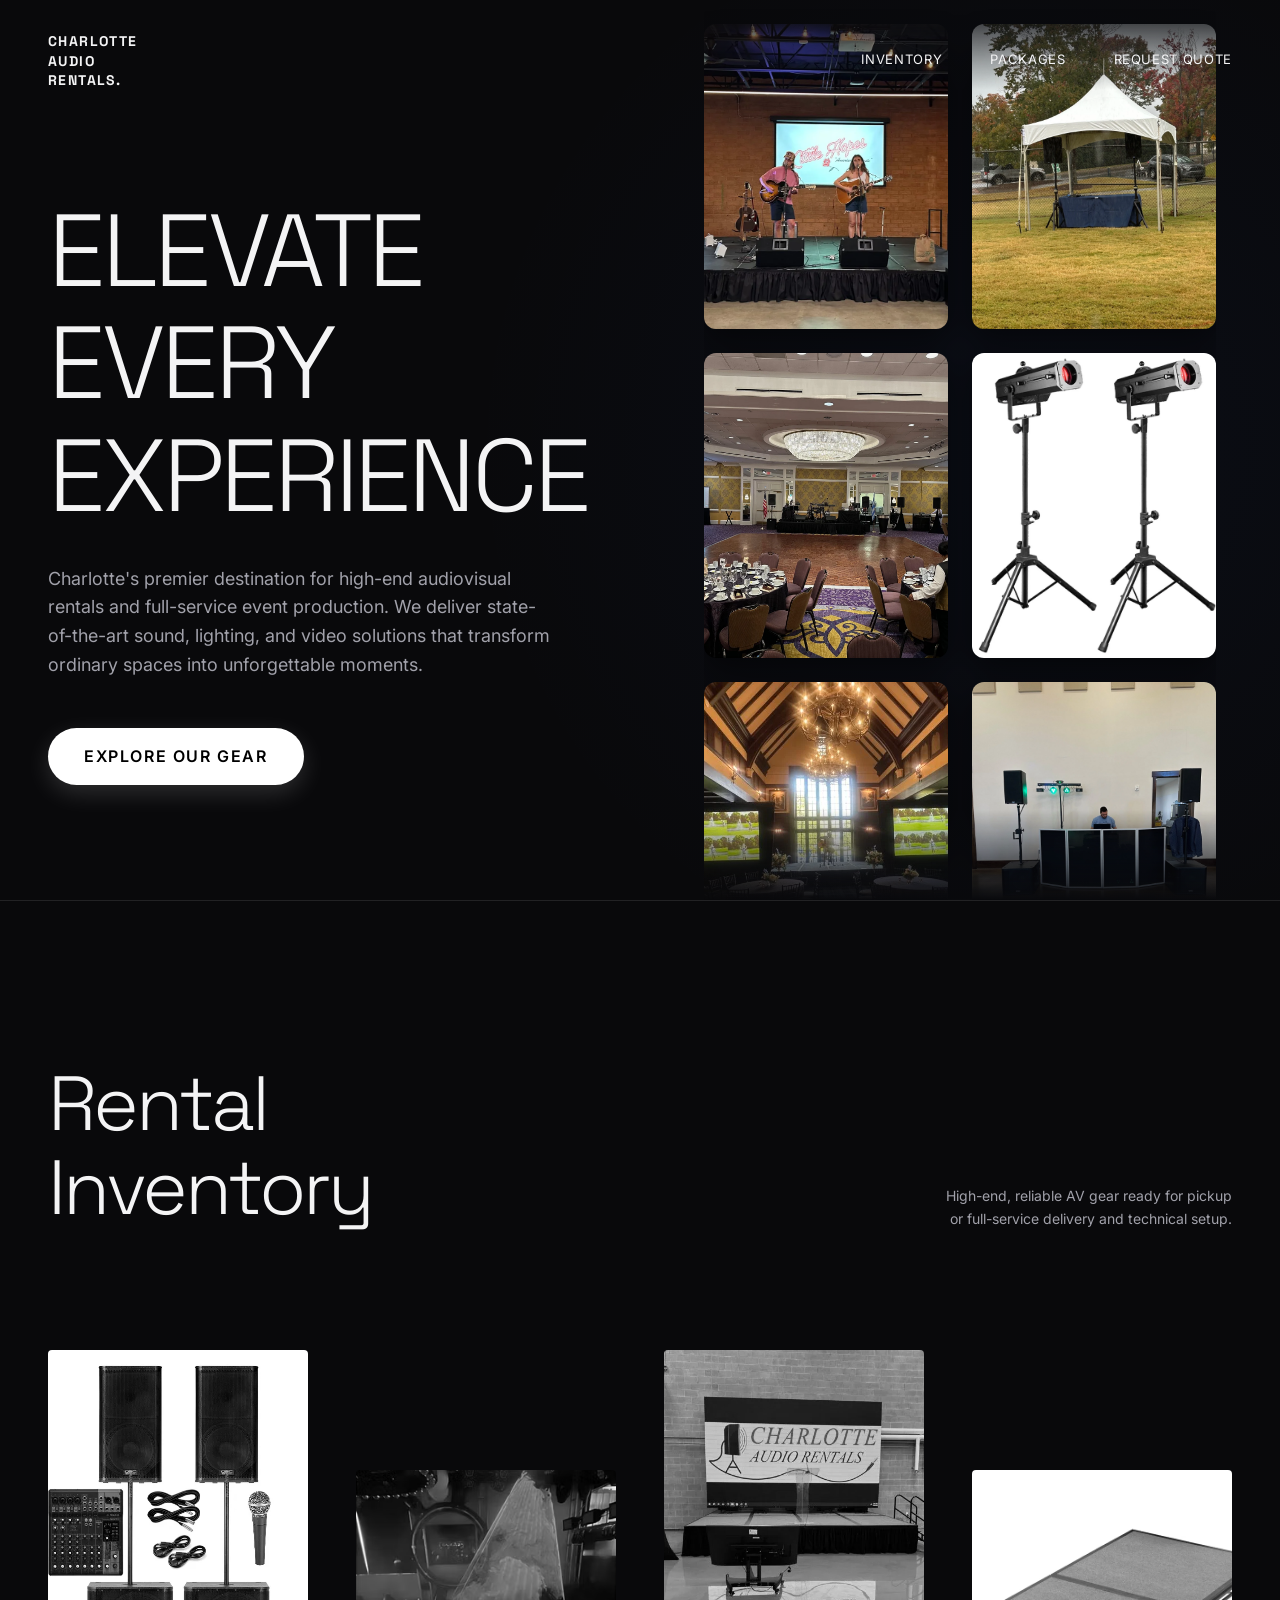
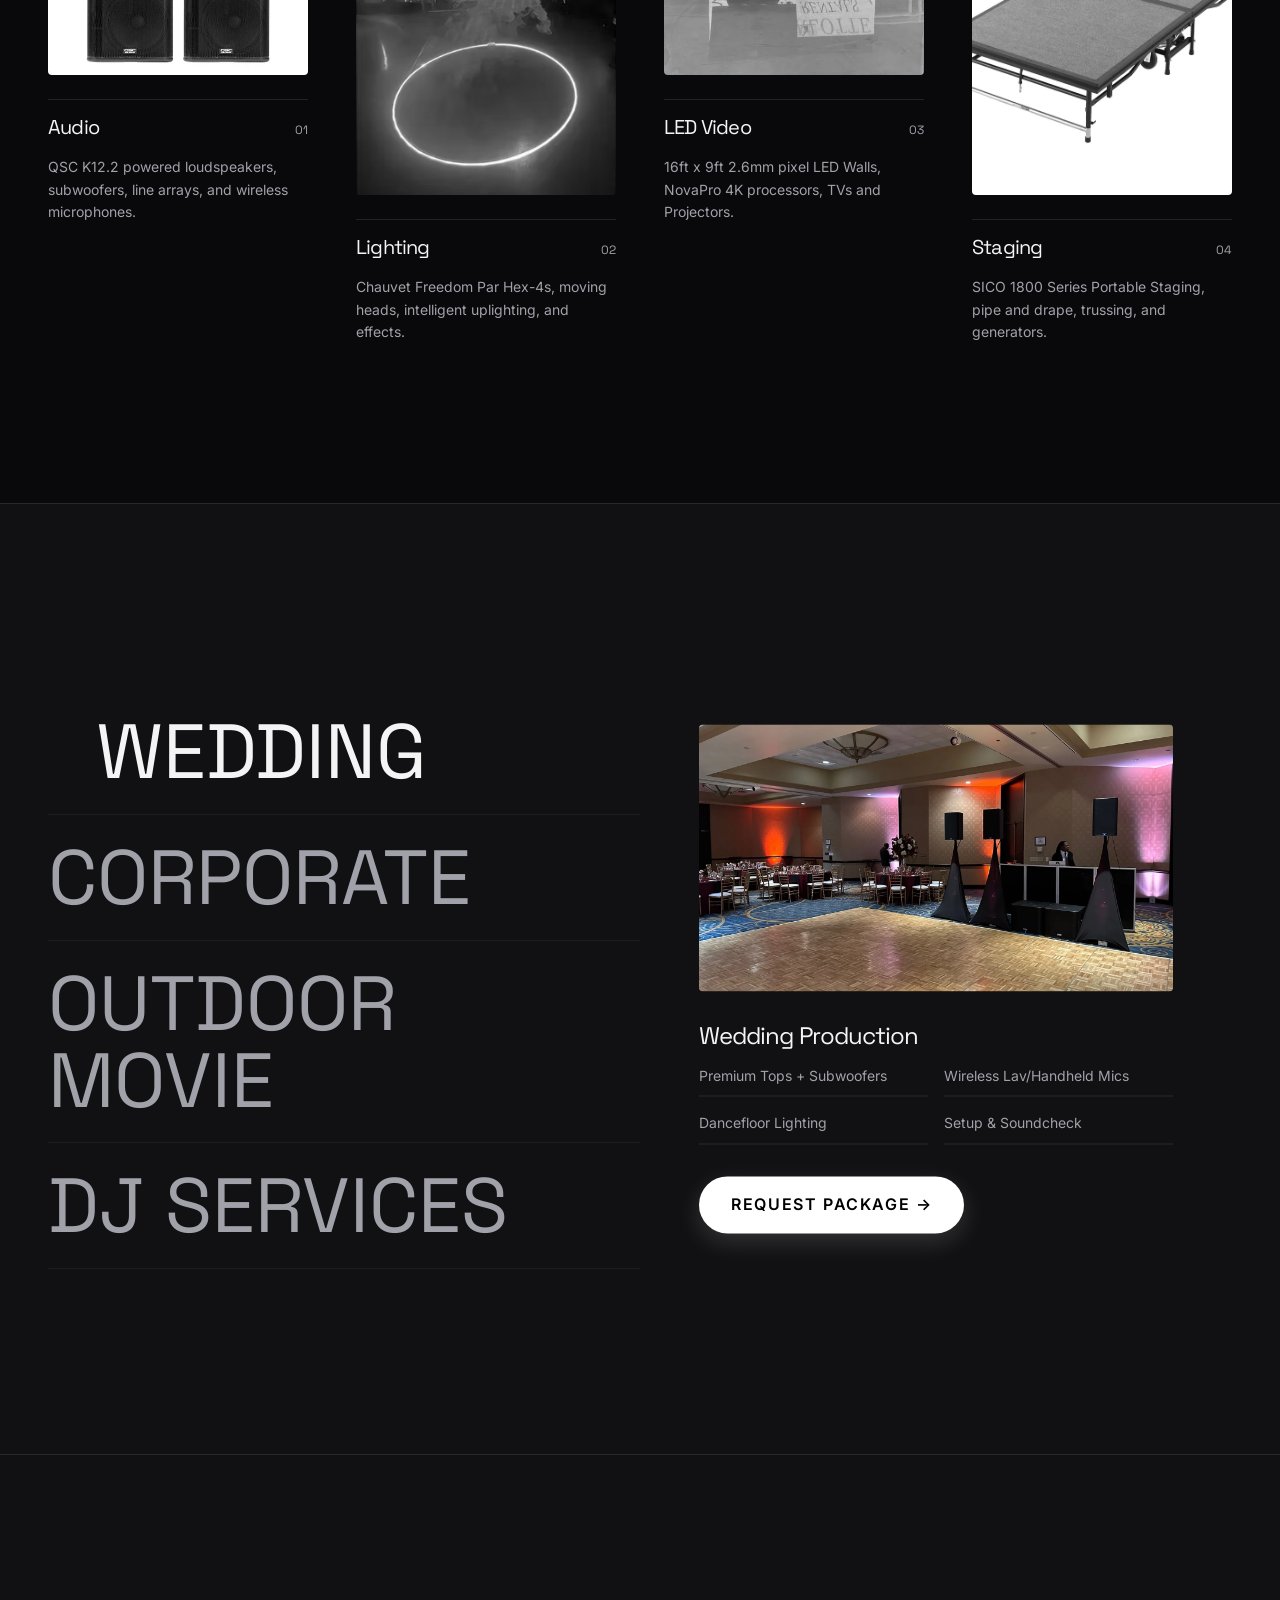
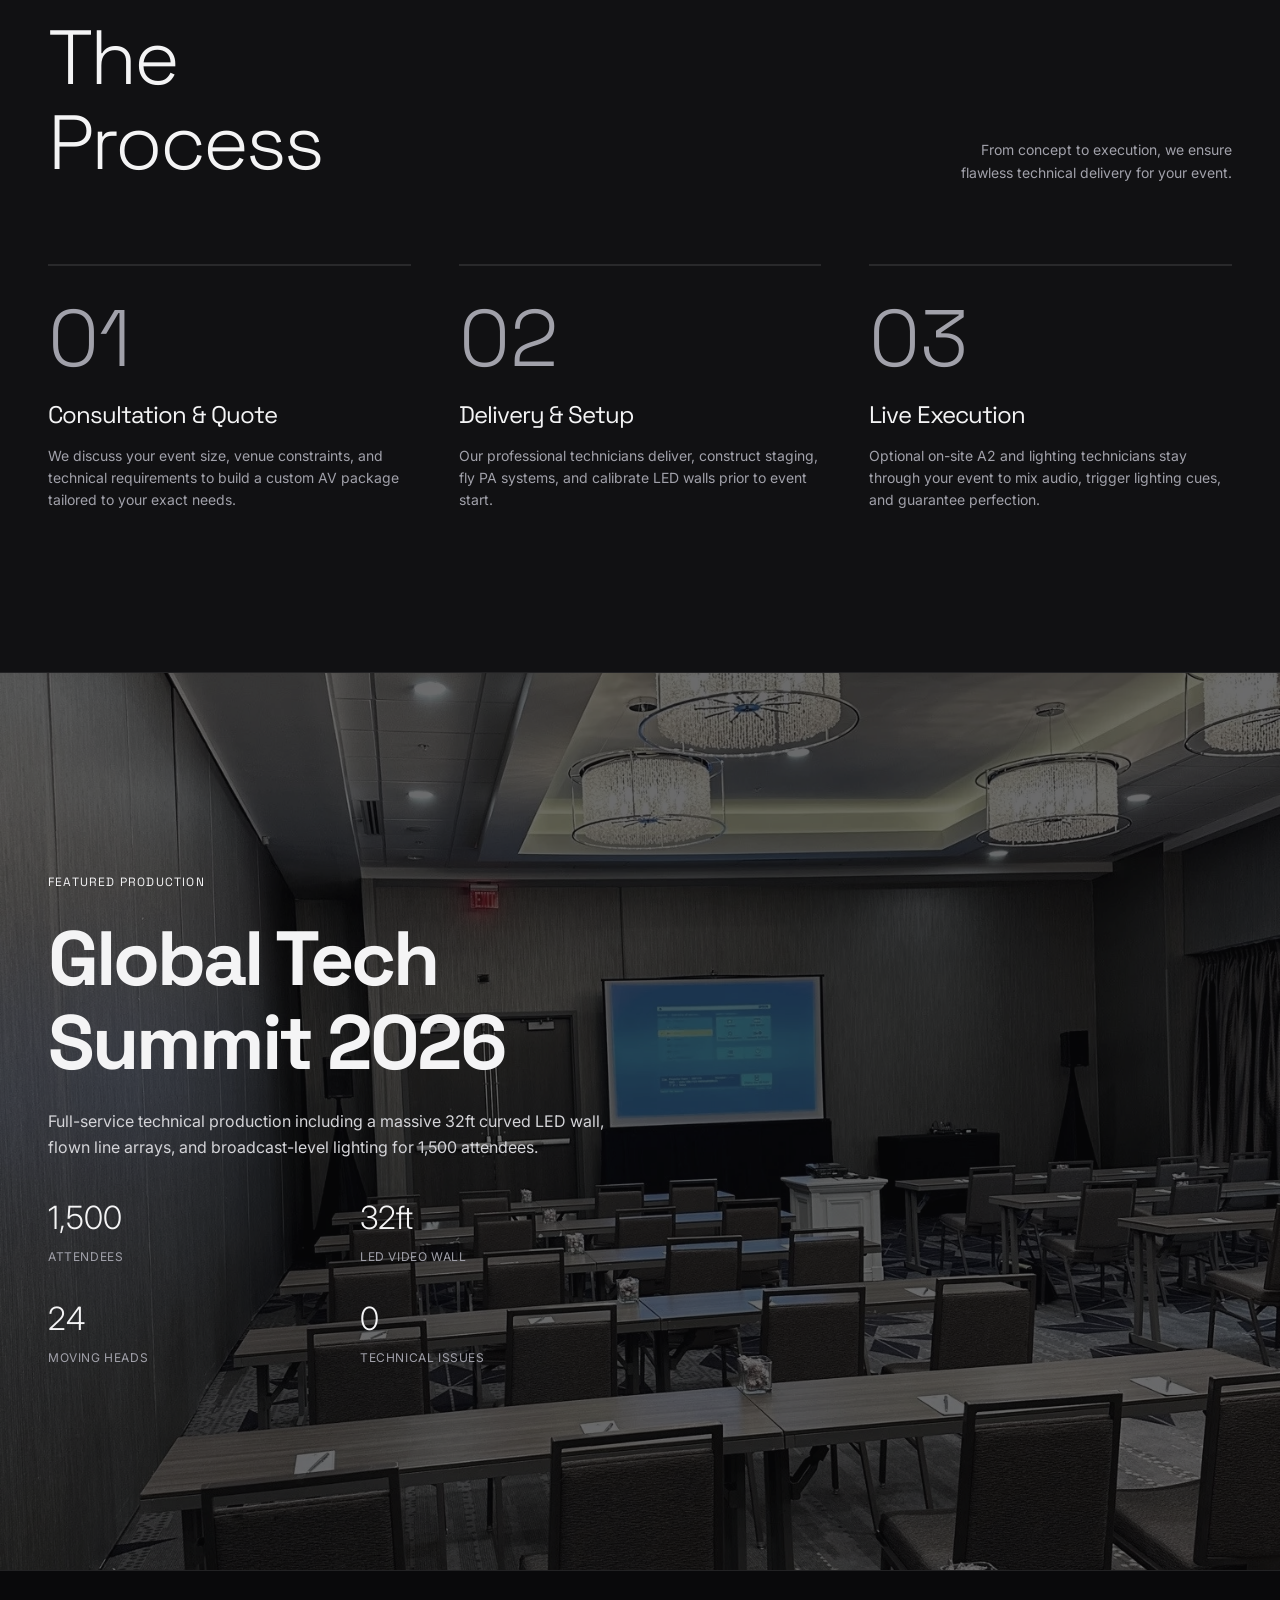
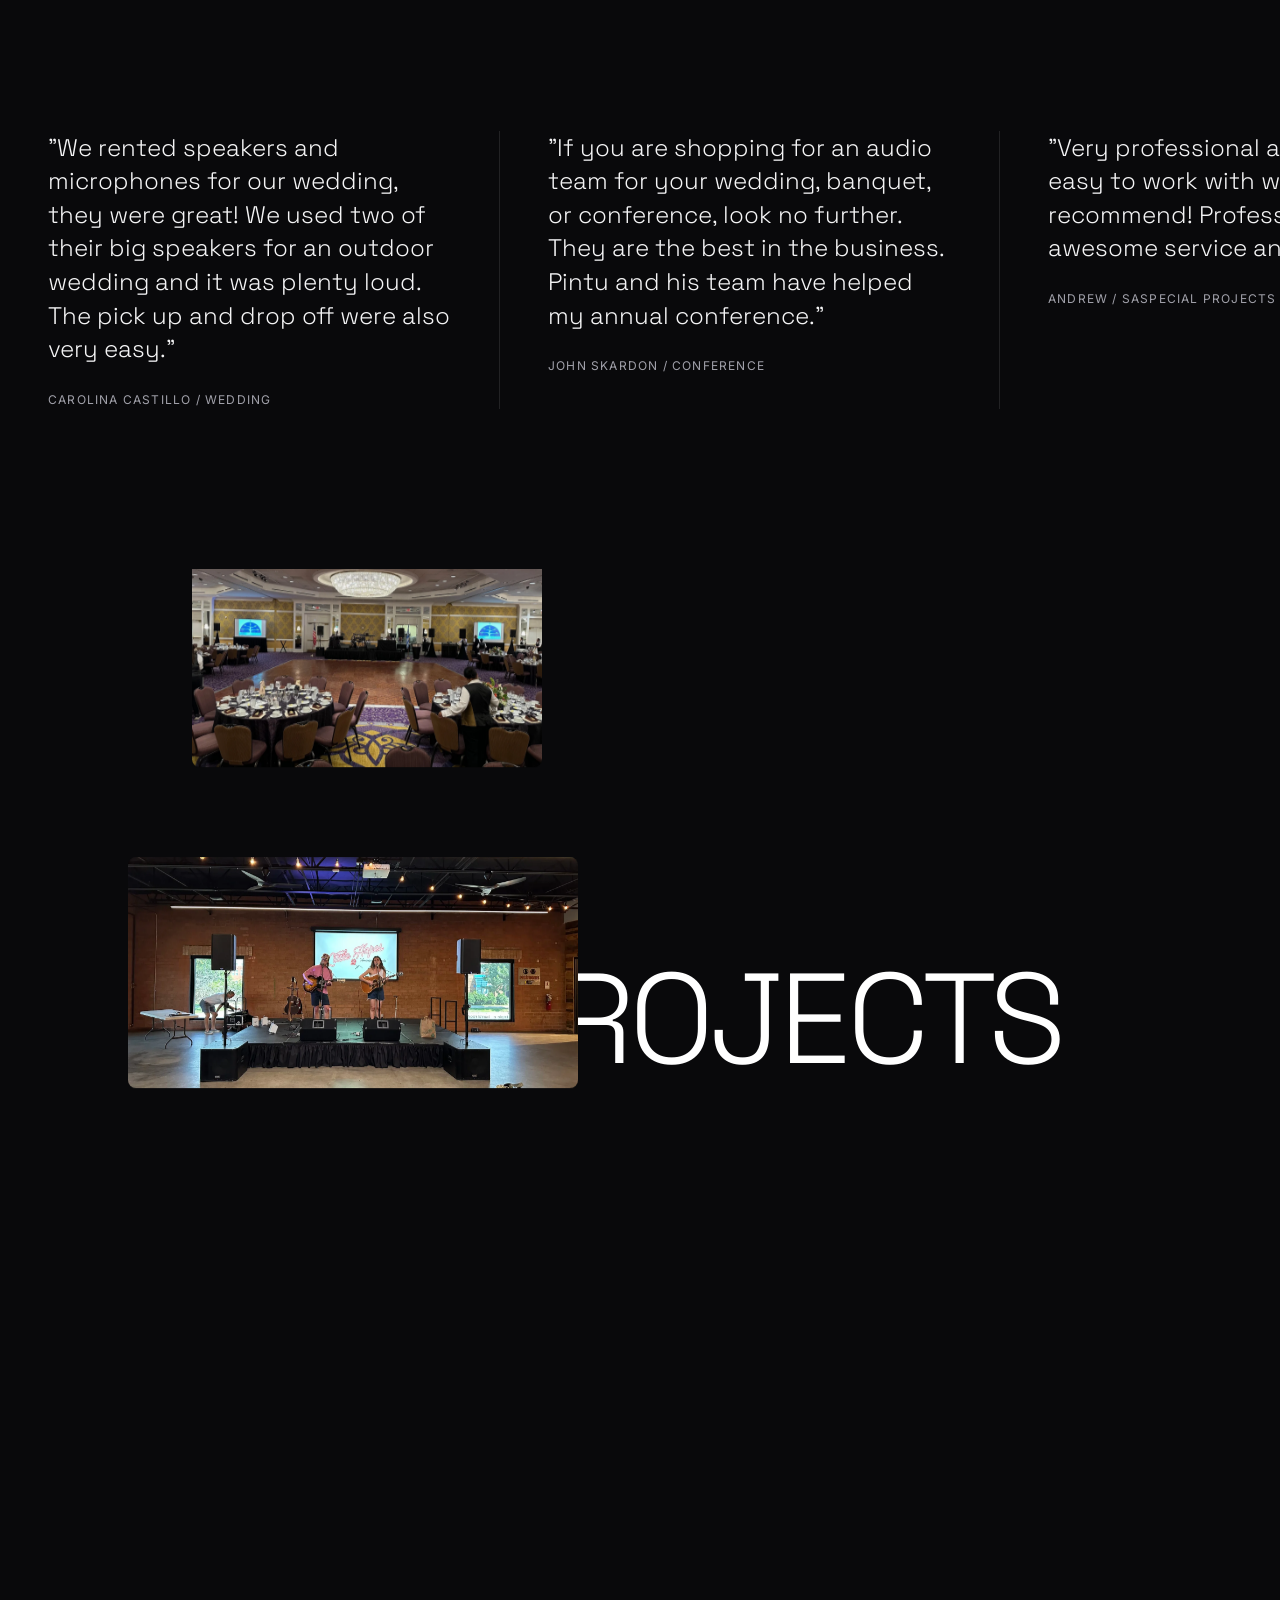
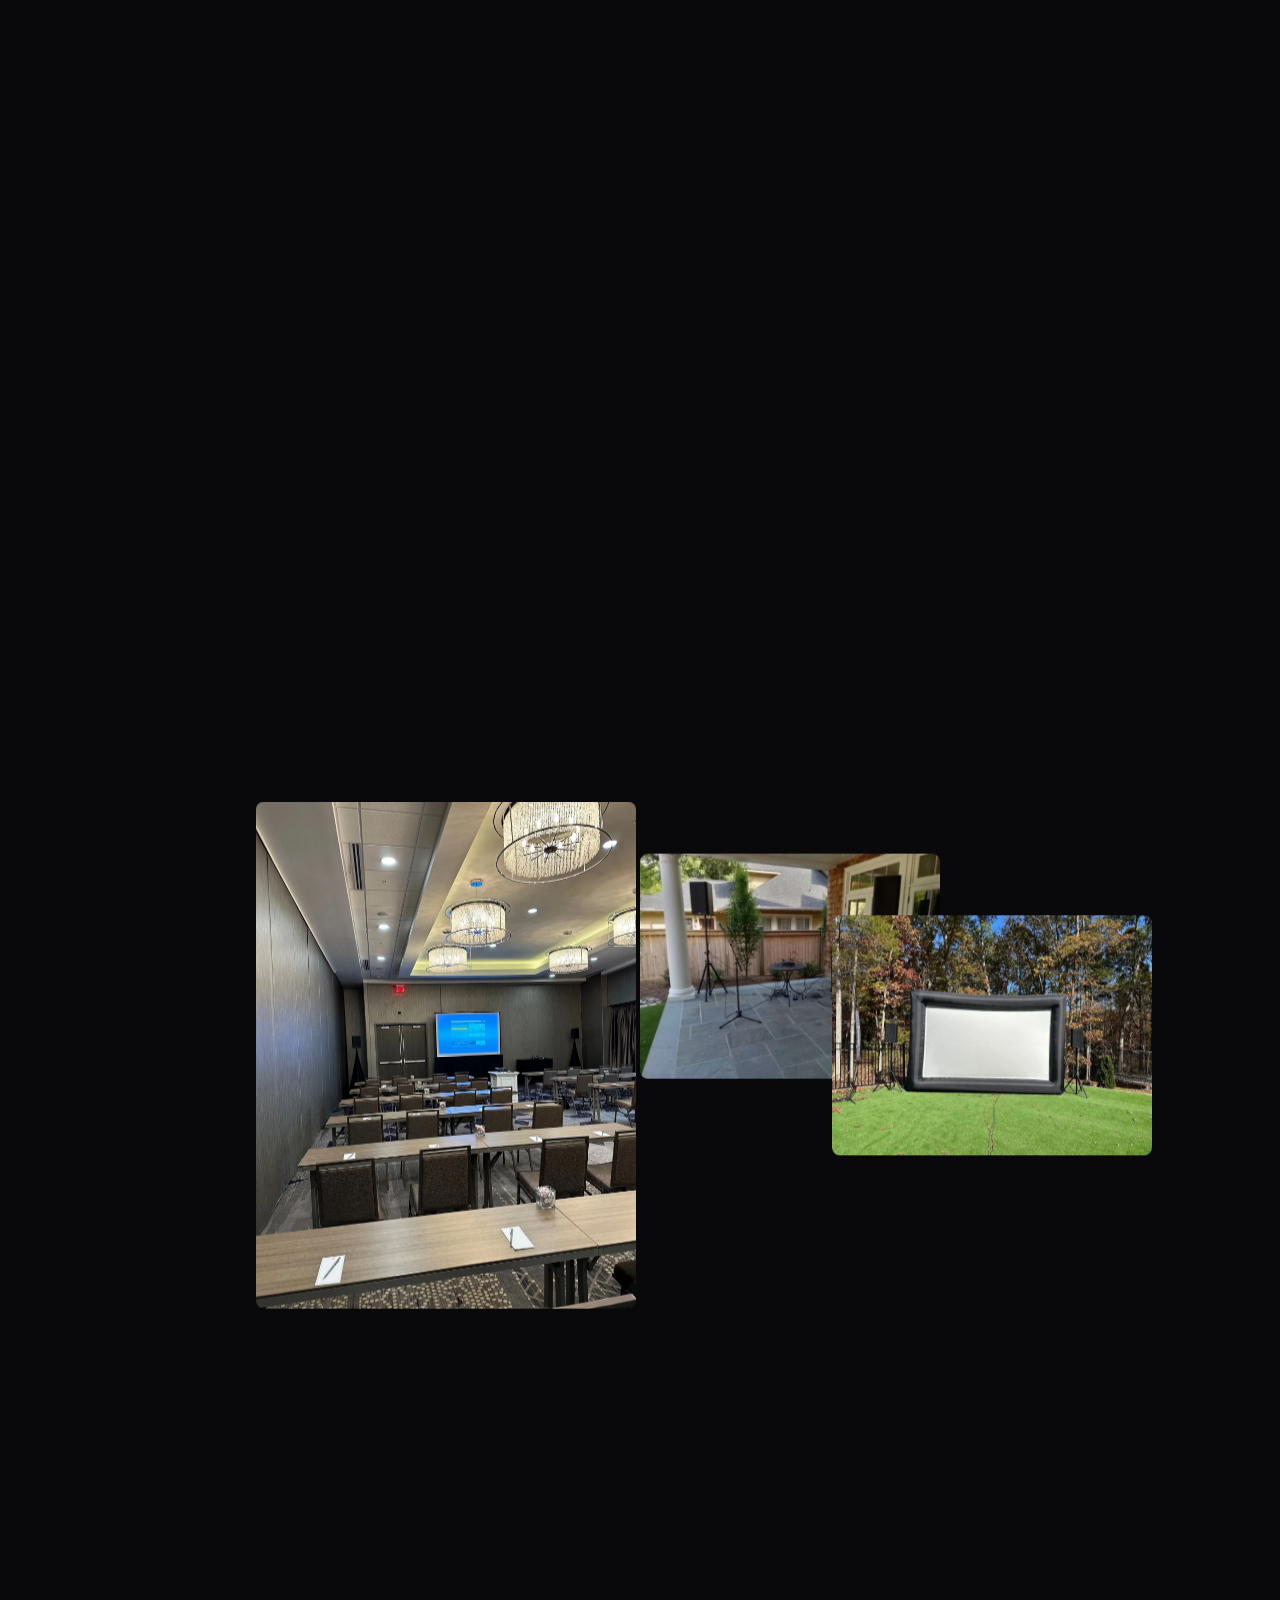
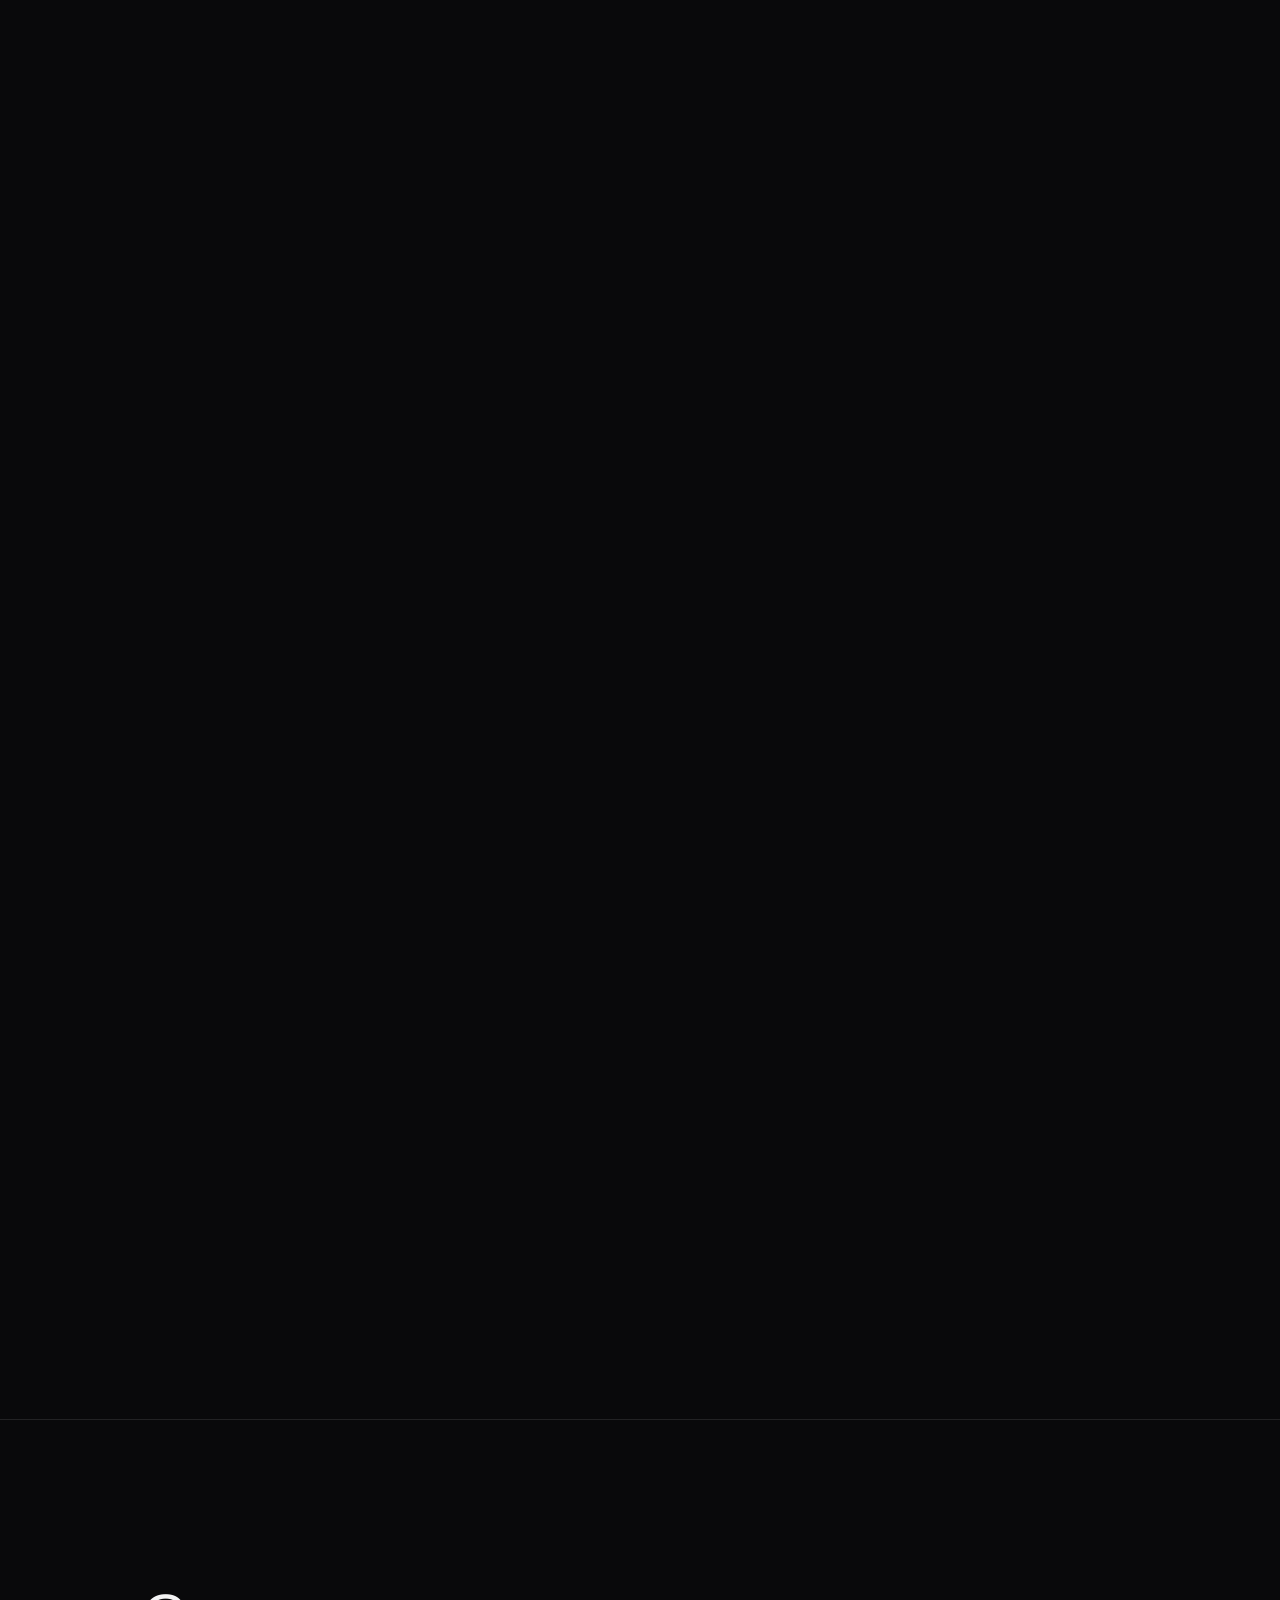
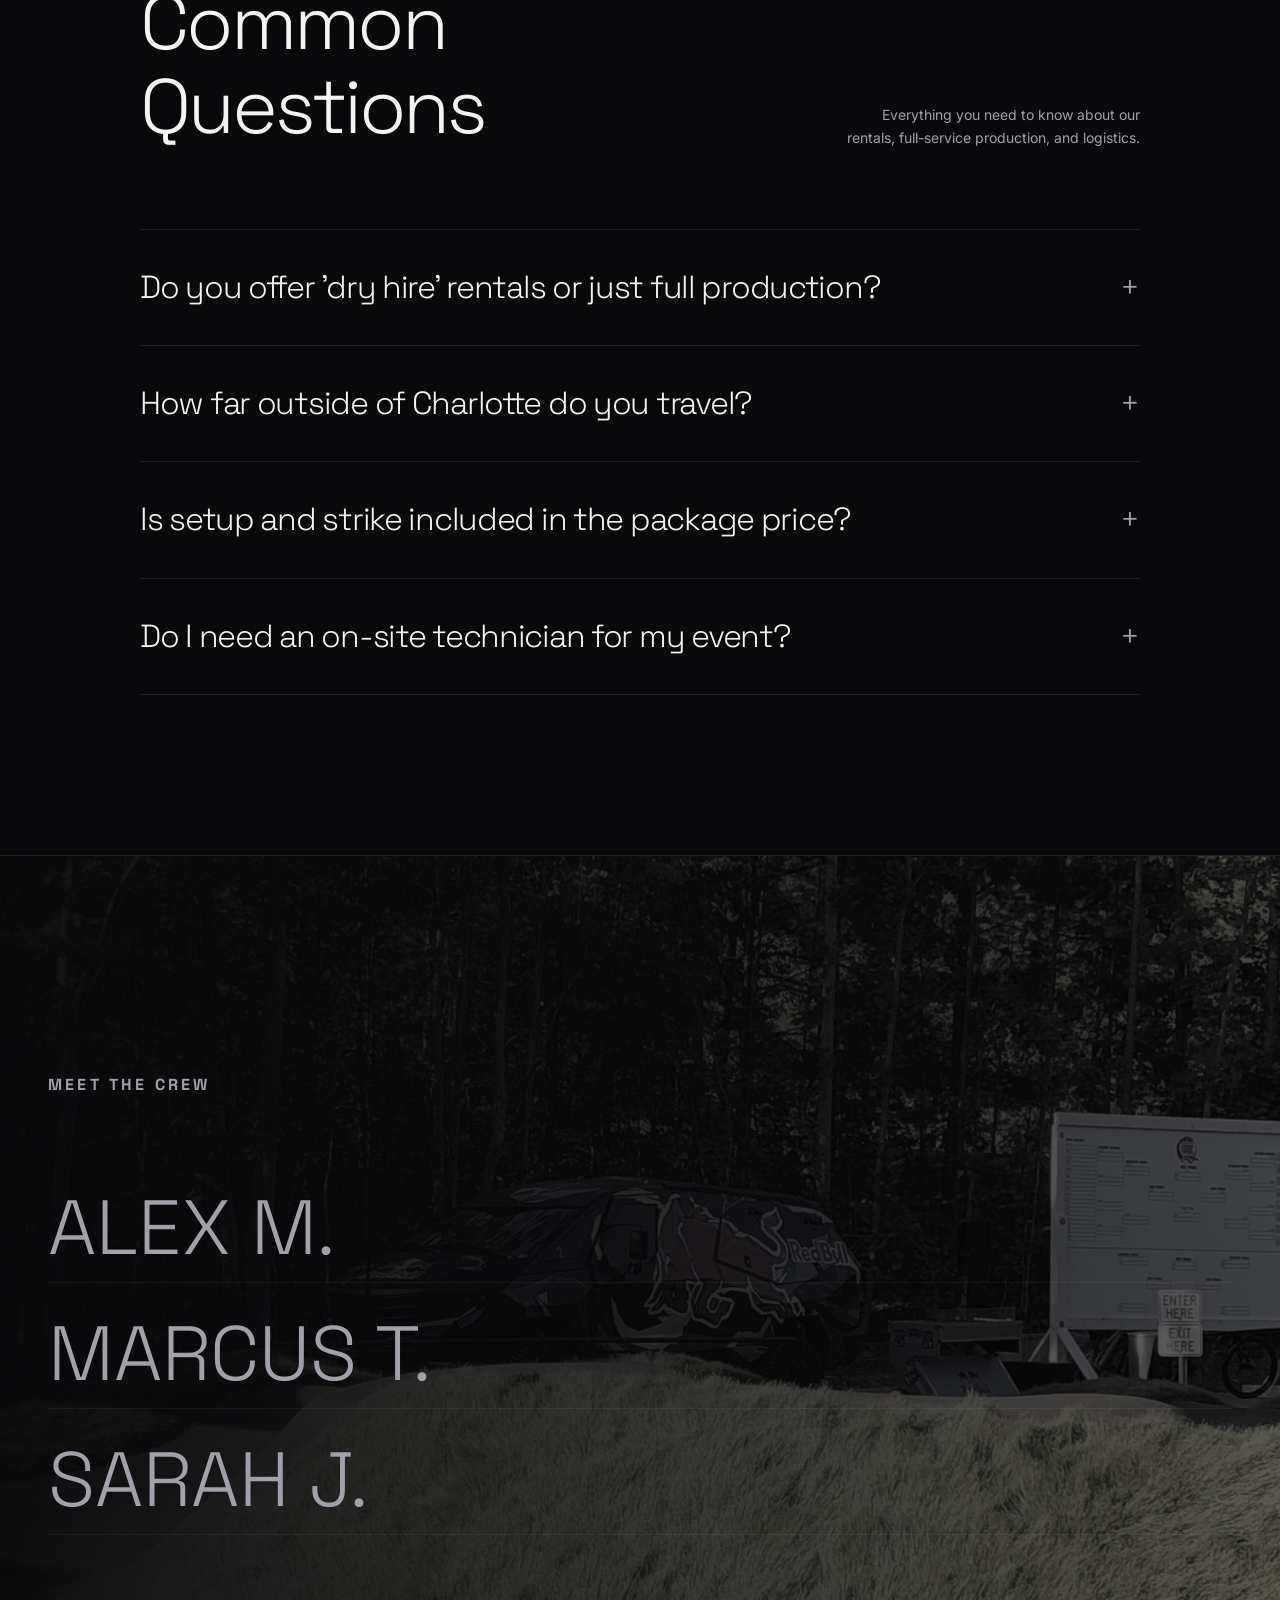
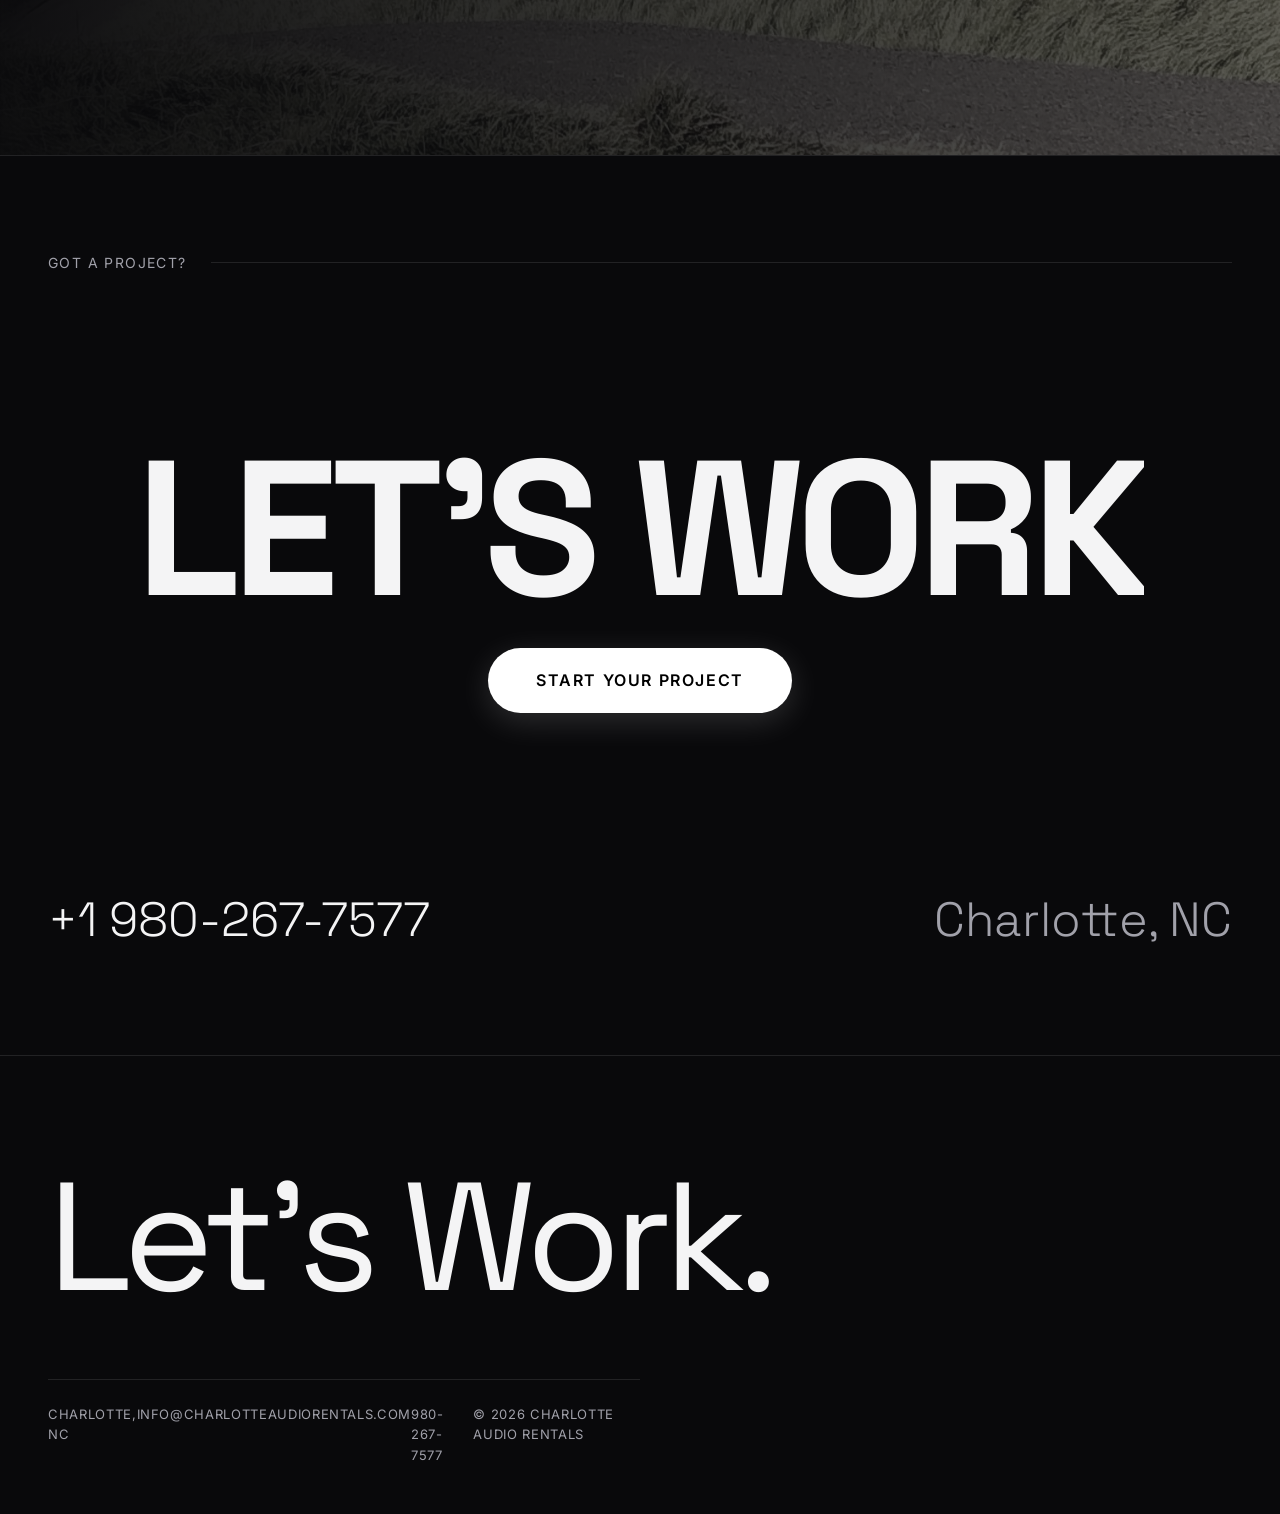
==== commit 6fc55d71: "feat: add image assets and update index.html" ====
--- a/index.html
+++ b/index.html
@@ -1209,22 +1209,22 @@
         <div class="hero-gallery">
             <div class="marquee-col marquee-up">
                 <div class="marquee-track">
-                    <img src="https://images.unsplash.com/photo-1492684223066-81342ee5ff30?auto=format&fit=crop&q=80&w=800" alt="Concert Stage">
-                    <img src="https://images.unsplash.com/photo-1540575467063-178a50c2df87?auto=format&fit=crop&q=80&w=800" alt="Event Lighting">
-                    <img src="https://images.unsplash.com/photo-1505373877841-8d25f7d46678?auto=format&fit=crop&q=80&w=800" alt="Corporate Conference">
-                    <img src="https://images.unsplash.com/photo-1492684223066-81342ee5ff30?auto=format&fit=crop&q=80&w=800" alt="Concert Stage">
-                    <img src="https://images.unsplash.com/photo-1540575467063-178a50c2df87?auto=format&fit=crop&q=80&w=800" alt="Event Lighting">
-                    <img src="https://images.unsplash.com/photo-1505373877841-8d25f7d46678?auto=format&fit=crop&q=80&w=800" alt="Corporate Conference">
+                    <img src="charlot iamges/Concert-setup-Barrel-Room-Triple-C-brewery-scaled.webp" alt="Concert Stage">
+                    <img src="charlot iamges/Gala-at-Hilton-Charlotte.webp" alt="Event Lighting">
+                    <img src="charlot iamges/Conference-Package-768x576.webp" alt="Corporate Conference">
+                    <img src="charlot iamges/Concert-setup-Barrel-Room-Triple-C-brewery-scaled.webp" alt="Concert Stage">
+                    <img src="charlot iamges/Gala-at-Hilton-Charlotte.webp" alt="Event Lighting">
+                    <img src="charlot iamges/Conference-Package-768x576.webp" alt="Corporate Conference">
                 </div>
             </div>
             <div class="marquee-col marquee-down">
                 <div class="marquee-track">
-                    <img src="https://images.unsplash.com/photo-1598488035139-bdbb2231ce04?auto=format&fit=crop&q=80&w=800" alt="Audio Setup">
-                    <img src="https://images.unsplash.com/photo-1514525253161-7a46d19cd819?auto=format&fit=crop&q=80&w=800" alt="Stage Lighting">
-                    <img src="https://images.unsplash.com/photo-1470225620780-dba8ba36b745?auto=format&fit=crop&q=80&w=800" alt="DJ Equipment">
-                    <img src="https://images.unsplash.com/photo-1598488035139-bdbb2231ce04?auto=format&fit=crop&q=80&w=800" alt="Audio Setup">
-                    <img src="https://images.unsplash.com/photo-1514525253161-7a46d19cd819?auto=format&fit=crop&q=80&w=800" alt="Stage Lighting">
-                    <img src="https://images.unsplash.com/photo-1470225620780-dba8ba36b745?auto=format&fit=crop&q=80&w=800" alt="DJ Equipment">
+                    <img src="charlot iamges/Small-PA-Package-UNCC-rotated.webp" alt="Audio Setup">
+                    <img src="charlot iamges/CHAUVET-DJ-LED-Followspot-120ST-Bundle-1.webp" alt="Stage Lighting">
+                    <img src="charlot iamges/Medium-DJ-package-set-up-Sweet-Magnolia-Estate-Cornelius-NC-rotated.webp" alt="DJ Equipment">
+                    <img src="charlot iamges/Small-PA-Package-UNCC-rotated.webp" alt="Audio Setup">
+                    <img src="charlot iamges/CHAUVET-DJ-LED-Followspot-120ST-Bundle-1.webp" alt="Stage Lighting">
+                    <img src="charlot iamges/Medium-DJ-package-set-up-Sweet-Magnolia-Estate-Cornelius-NC-rotated.webp" alt="DJ Equipment">
                 </div>
             </div>
         </div>
@@ -1240,7 +1240,7 @@
         <div class="inventory-track">
             
             <div class="inv-item">
-                <div class="inv-img"><img src="https://images.unsplash.com/photo-1598488035139-bdbb2231ce04?auto=format&fit=crop&q=80&w=800" alt="Audio"></div>
+                <div class="inv-img"><img src="charlot iamges/Medium-PA-Packagev22.webp" alt="Audio"></div>
                 <div class="inv-meta">
                     <h3>Audio</h3>
                     <span>01</span>
@@ -1249,7 +1249,7 @@
             </div>
 
             <div class="inv-item">
-                <div class="inv-img"><img src="https://images.unsplash.com/photo-1514525253161-7a46d19cd819?auto=format&fit=crop&q=80&w=800" alt="Lighting"></div>
+                <div class="inv-img"><img src="charlot iamges/Laser-Light-for-Wedding.avif" alt="Lighting"></div>
                 <div class="inv-meta">
                     <h3>Lighting</h3>
                     <span>02</span>
@@ -1258,7 +1258,7 @@
             </div>
 
             <div class="inv-item">
-                <div class="inv-img"><img src="https://images.unsplash.com/photo-1470225620780-dba8ba36b745?auto=format&fit=crop&q=80&w=800" alt="LED Walls"></div>
+                <div class="inv-img"><img src="charlot iamges/LED-Wall-02-768x576.webp" alt="LED Walls"></div>
                 <div class="inv-meta">
                     <h3>LED Video</h3>
                     <span>03</span>
@@ -1267,7 +1267,7 @@
             </div>
 
             <div class="inv-item">
-                <div class="inv-img"><img src="https://images.unsplash.com/photo-1492684223066-81342ee5ff30?auto=format&fit=crop&q=80&w=800" alt="Staging"></div>
+                <div class="inv-img"><img src="charlot iamges/Sico-Stage-01.webp" alt="Staging"></div>
                 <div class="inv-meta">
                     <h3>Staging</h3>
                     <span>04</span>
@@ -1289,7 +1289,7 @@
             <div class="pkg-details-wrap">
                 
                 <div class="pkg-detail active" id="pkg-wedding">
-                    <div class="pkg-img"><img src="https://images.unsplash.com/photo-1511285560929-80b456fea0bc?auto=format&fit=crop&q=80&w=1200" alt="Wedding"></div>
+                    <div class="pkg-img"><img src="charlot iamges/Wedding-at-Omni-Charlotte-Hotel-Charlotte-NC.webp" alt="Wedding"></div>
                     <div class="pkg-content">
                         <h4>Wedding Production</h4>
                         <ul>
@@ -1303,7 +1303,7 @@
                 </div>
 
                 <div class="pkg-detail" id="pkg-corporate">
-                    <div class="pkg-img"><img src="https://images.unsplash.com/photo-1505373877841-8d25f7d46678?auto=format&fit=crop&q=80&w=1200" alt="Corporate"></div>
+                    <div class="pkg-img"><img src="charlot iamges/Corporate-Meeting-at-Schleich-North-Charlotte.webp" alt="Corporate"></div>
                     <div class="pkg-content">
                         <h4>Corporate Summits</h4>
                         <ul>
@@ -1317,7 +1317,7 @@
                 </div>
 
                 <div class="pkg-detail" id="pkg-movie">
-                    <div class="pkg-img"><img src="https://images.unsplash.com/photo-1440404653325-ab127d49abc1?auto=format&fit=crop&q=80&w=1200" alt="Movie"></div>
+                    <div class="pkg-img"><img src="charlot iamges/Movie-Night-Charlotte-NC.webp" alt="Movie"></div>
                     <div class="pkg-content">
                         <h4>Outdoor Cinema</h4>
                         <ul>
@@ -1331,7 +1331,7 @@
                 </div>
 
                 <div class="pkg-detail" id="pkg-dj">
-                    <div class="pkg-img"><img src="https://images.unsplash.com/photo-1571266028243-3716f02d2d2e?auto=format&fit=crop&q=80&w=1200" alt="DJ"></div>
+                    <div class="pkg-img"><img src="charlot iamges/LED-Dance-Floor-rqxmf7rctxlu47zw3xhxe9s2zuzav4ljses9xbg7b45885.jpg" alt="DJ" style="object-position: center top;"></div>
                     <div class="pkg-content">
                         <h4>Professional DJ Services</h4>
                         <ul>
@@ -1377,7 +1377,7 @@
     <section class="featured-section">
         <div class="featured-bg">
             <!-- Awesome dummy image for a corporate summit -->
-            <img src="https://images.unsplash.com/photo-1540575467063-178a50c2df87?auto=format&fit=crop&q=80&w=2000" alt="Corporate Summit">
+            <img src="charlot iamges/TrinaSolarCompanyMeetingatEmbassySuitesbyHiltonCharlotteUptown.webp" alt="Corporate Summit">
         </div>
         <div class="featured-content">
             <span class="featured-badge">Featured Production</span>
@@ -1493,9 +1493,9 @@
     <!-- MEET THE CREW SECTION -->
     <section class="crew-section" id="crew">
         <div class="crew-bg">
-            <img src="https://images.unsplash.com/photo-1574391671987-0b7849ef9892?auto=format&fit=crop&q=80&w=2000" class="cb-img active" id="bg-1" alt="Audio Engineer">
-            <img src="https://images.unsplash.com/photo-1598488035139-bdbb2231ce04?auto=format&fit=crop&q=80&w=2000" class="cb-img" id="bg-2" alt="Lighting Tech">
-            <img src="https://images.unsplash.com/photo-1520633842100-349f2b8744c8?auto=format&fit=crop&q=80&w=2000" class="cb-img" id="bg-3" alt="Video Director">
+            <img src="charlot iamges/image_4-rotated.webp" class="cb-img active" id="bg-1" alt="Audio Engineer">
+            <img src="charlot iamges/image_7-rotated.webp" class="cb-img" id="bg-2" alt="Lighting Tech">
+            <img src="charlot iamges/image_2-rotated.webp" class="cb-img" id="bg-3" alt="Video Director">
         </div>
         <div class="crew-content">
             <h2 class="crew-heading">Meet The Crew</h2>
@@ -1620,14 +1620,14 @@
     <script>
         // Parallax Our Projects Logic
         const workData = [
-            { img: 'https://images.unsplash.com/photo-1505373877841-8d25f7d46678?auto=format&fit=crop&q=80&w=800', title: 'Tech Conference', width: 300, top: 10, left: 10, speed: 0.8 },
-            { img: 'https://images.unsplash.com/photo-1511285560929-80b456fea0bc?auto=format&fit=crop&q=80&w=800', title: 'Music Festival', width: 400, top: 15, left: 55, speed: 1.2 },
-            { img: 'https://images.unsplash.com/photo-1470225620780-dba8ba36b745?auto=format&fit=crop&q=80&w=800', title: 'Gala Dinner', width: 350, top: 35, left: 15, speed: 0.9 },
-            { img: 'https://images.unsplash.com/photo-1519750157634-b6d493a0f77c?auto=format&fit=crop&q=80&w=800', title: 'Luxury Wedding', width: 280, top: 50, left: 70, speed: 1.5 },
-            { img: 'https://images.unsplash.com/photo-1514525253161-7a46d19cd819?auto=format&fit=crop&q=80&w=800', title: 'Live Concert', width: 450, top: 60, left: 10, speed: 1.3 },
-            { img: 'https://images.unsplash.com/photo-1598488035139-bdbb2231ce04?auto=format&fit=crop&q=80&w=800', title: 'Private Party', width: 300, top: 75, left: 50, speed: 0.7 },
-            { img: 'https://images.unsplash.com/photo-1521360172605-ffc88523b1fc?auto=format&fit=crop&q=80&w=800', title: 'Corporate Summit', width: 380, top: 90, left: 20, speed: 1.1 },
-            { img: 'https://images.unsplash.com/photo-1501386761578-eac5c94b800a?auto=format&fit=crop&q=80&w=800', title: 'Outdoor Cinema', width: 320, top: 105, left: 65, speed: 1.4 }
+            { img: 'charlot iamges/Corporate-Meeting-at-Schleich-North-Charlotte.webp', title: 'Tech Conference', width: 300, top: 10, left: 10, speed: 0.8 },
+            { img: 'charlot iamges/Adam-Calvert-Concert-at-Shucks-Farms-Monroe-NC.webp', title: 'Music Festival', width: 400, top: 15, left: 55, speed: 1.2 },
+            { img: 'charlot iamges/Gala-at-Hilton-Charlotte.webp', title: 'Gala Dinner', width: 350, top: 35, left: 15, speed: 0.9 },
+            { img: 'charlot iamges/Indian-Wedding-at-The-Ballantyne.webp', title: 'Luxury Wedding', width: 280, top: 50, left: 70, speed: 1.5 },
+            { img: 'charlot iamges/Concert-setup-Barrel-Room-Triple-C-brewery-scaled.webp', title: 'Live Concert', width: 450, top: 60, left: 10, speed: 1.3 },
+            { img: 'charlot iamges/Backyard-Party-Charlotte-NC.webp', title: 'Private Party', width: 300, top: 75, left: 50, speed: 0.7 },
+            { img: 'charlot iamges/TrinaSolarCompanyMeetingatEmbassySuitesbyHiltonCharlotteUptown.webp', title: 'Corporate Summit', width: 380, top: 90, left: 20, speed: 1.1 },
+            { img: 'charlot iamges/Movie-Night-Charlotte-NC.webp', title: 'Outdoor Cinema', width: 320, top: 105, left: 65, speed: 1.4 }
         ];
 
         const gallery = document.getElementById('owGallery');
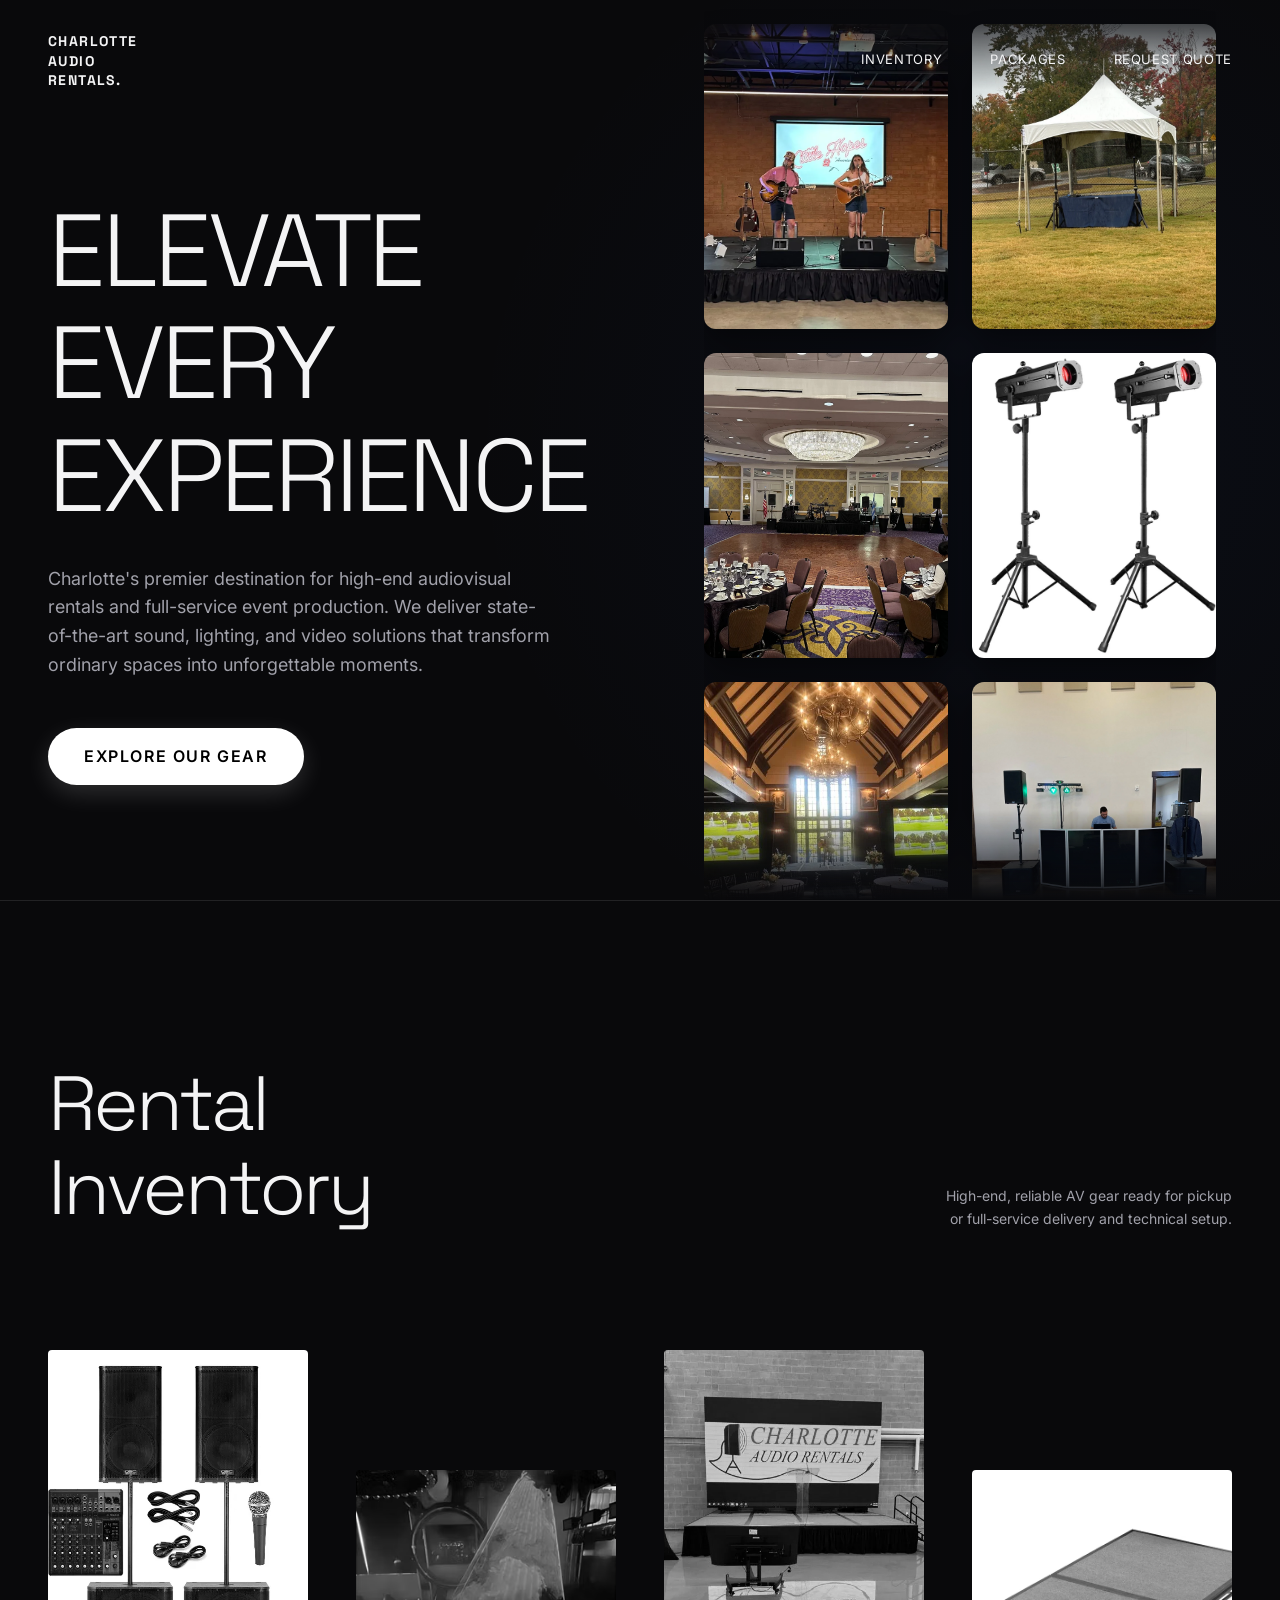
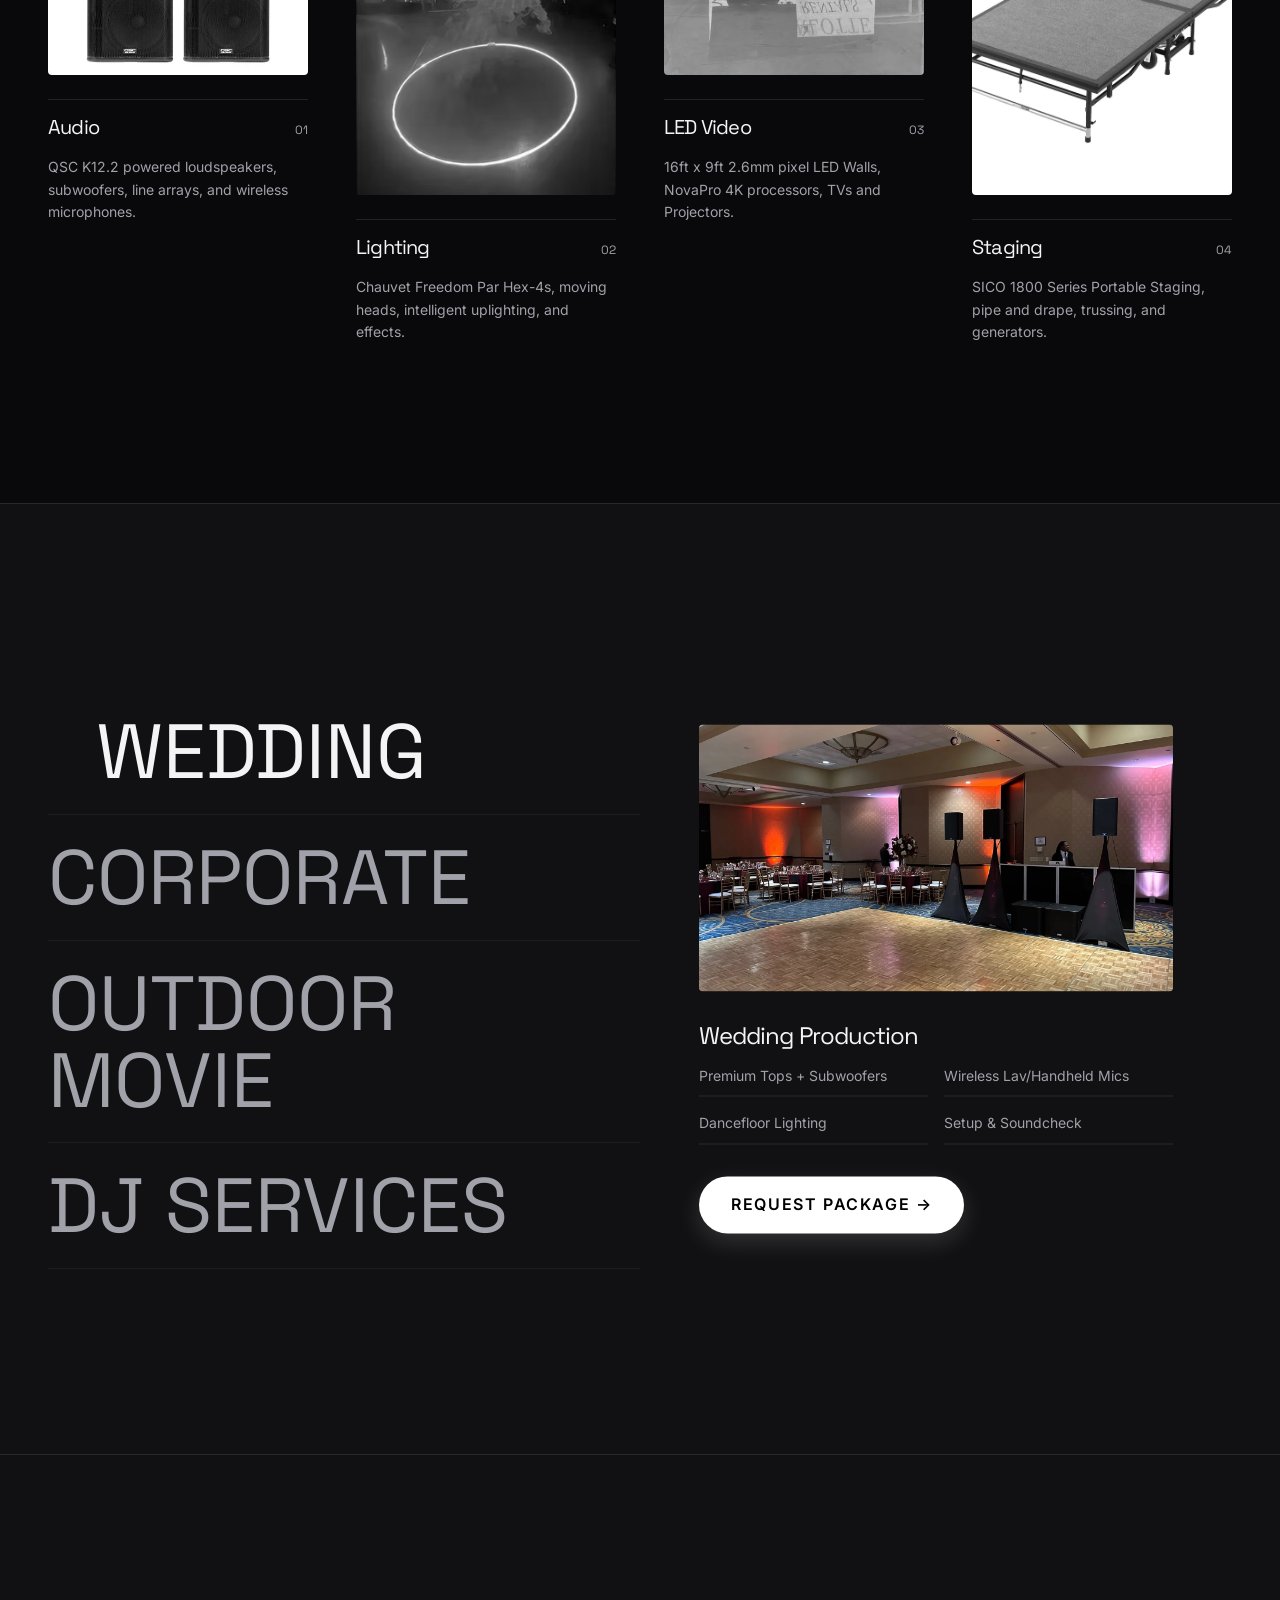
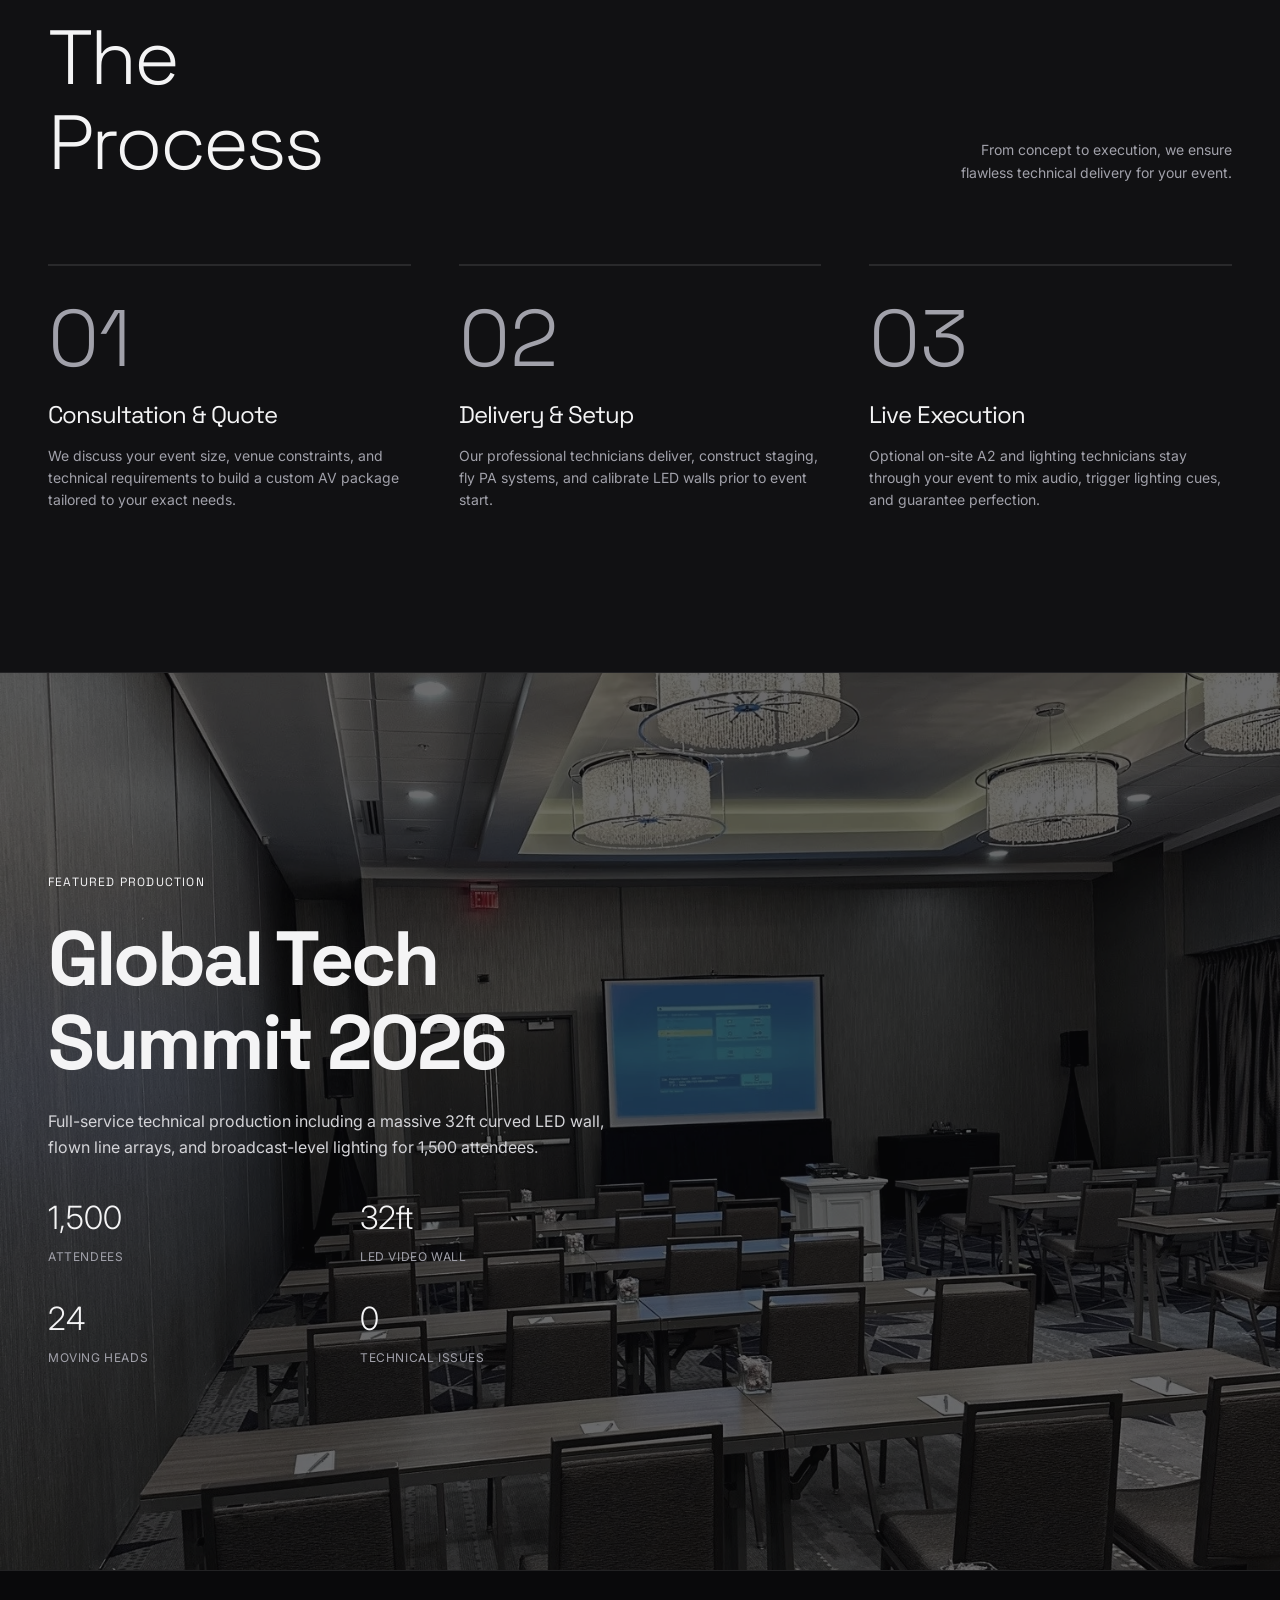
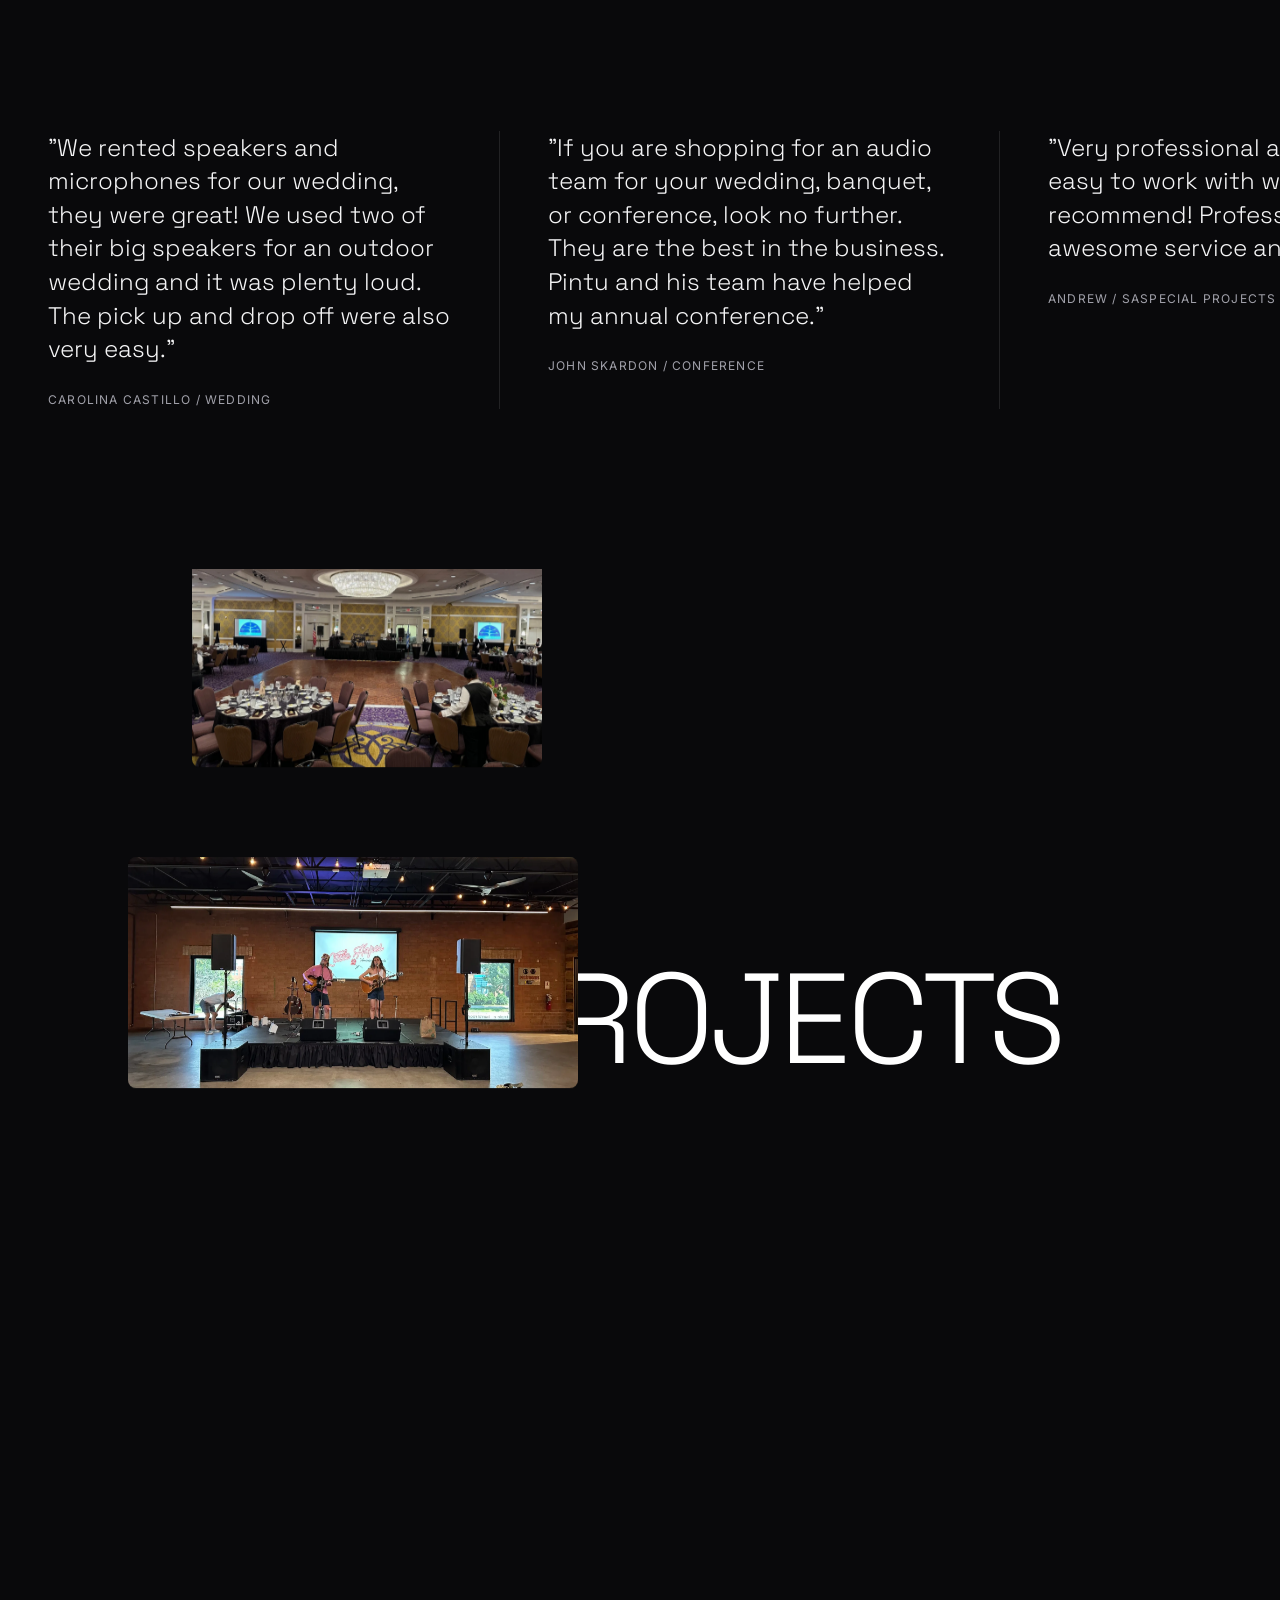
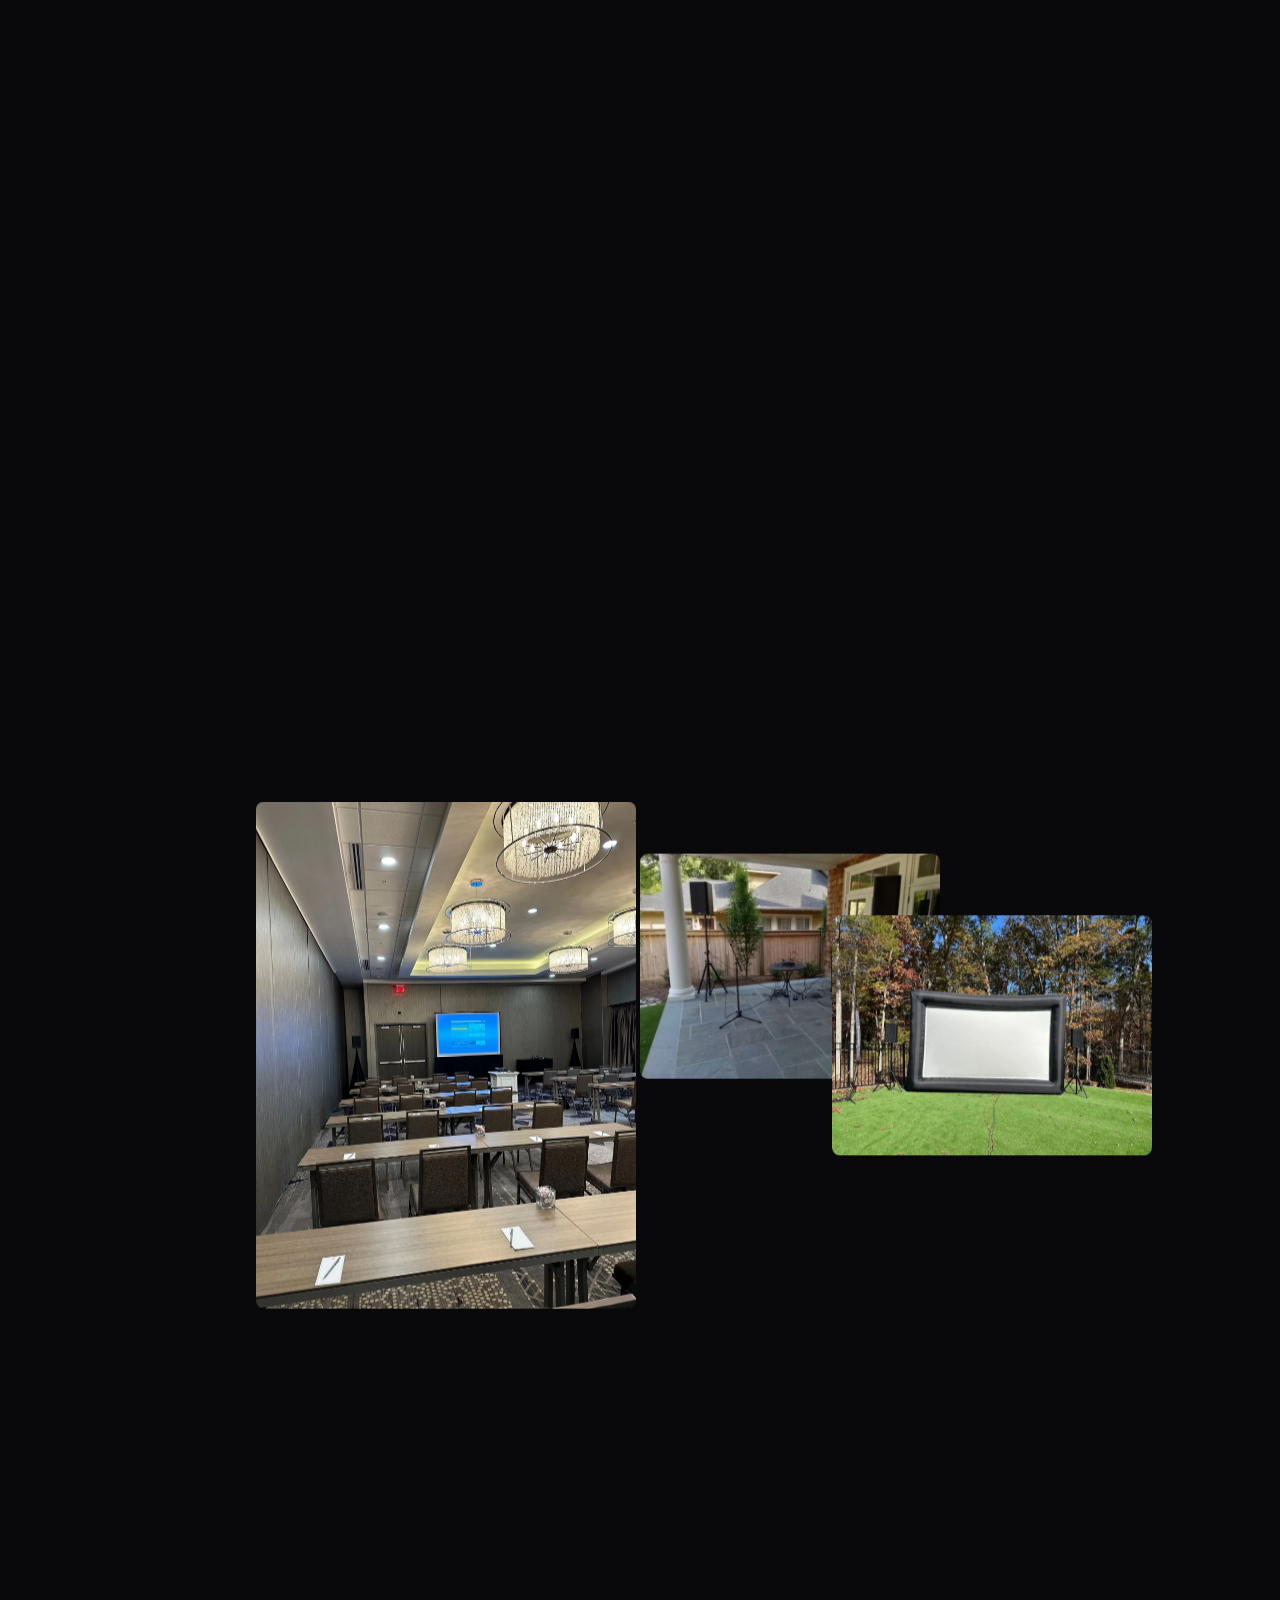
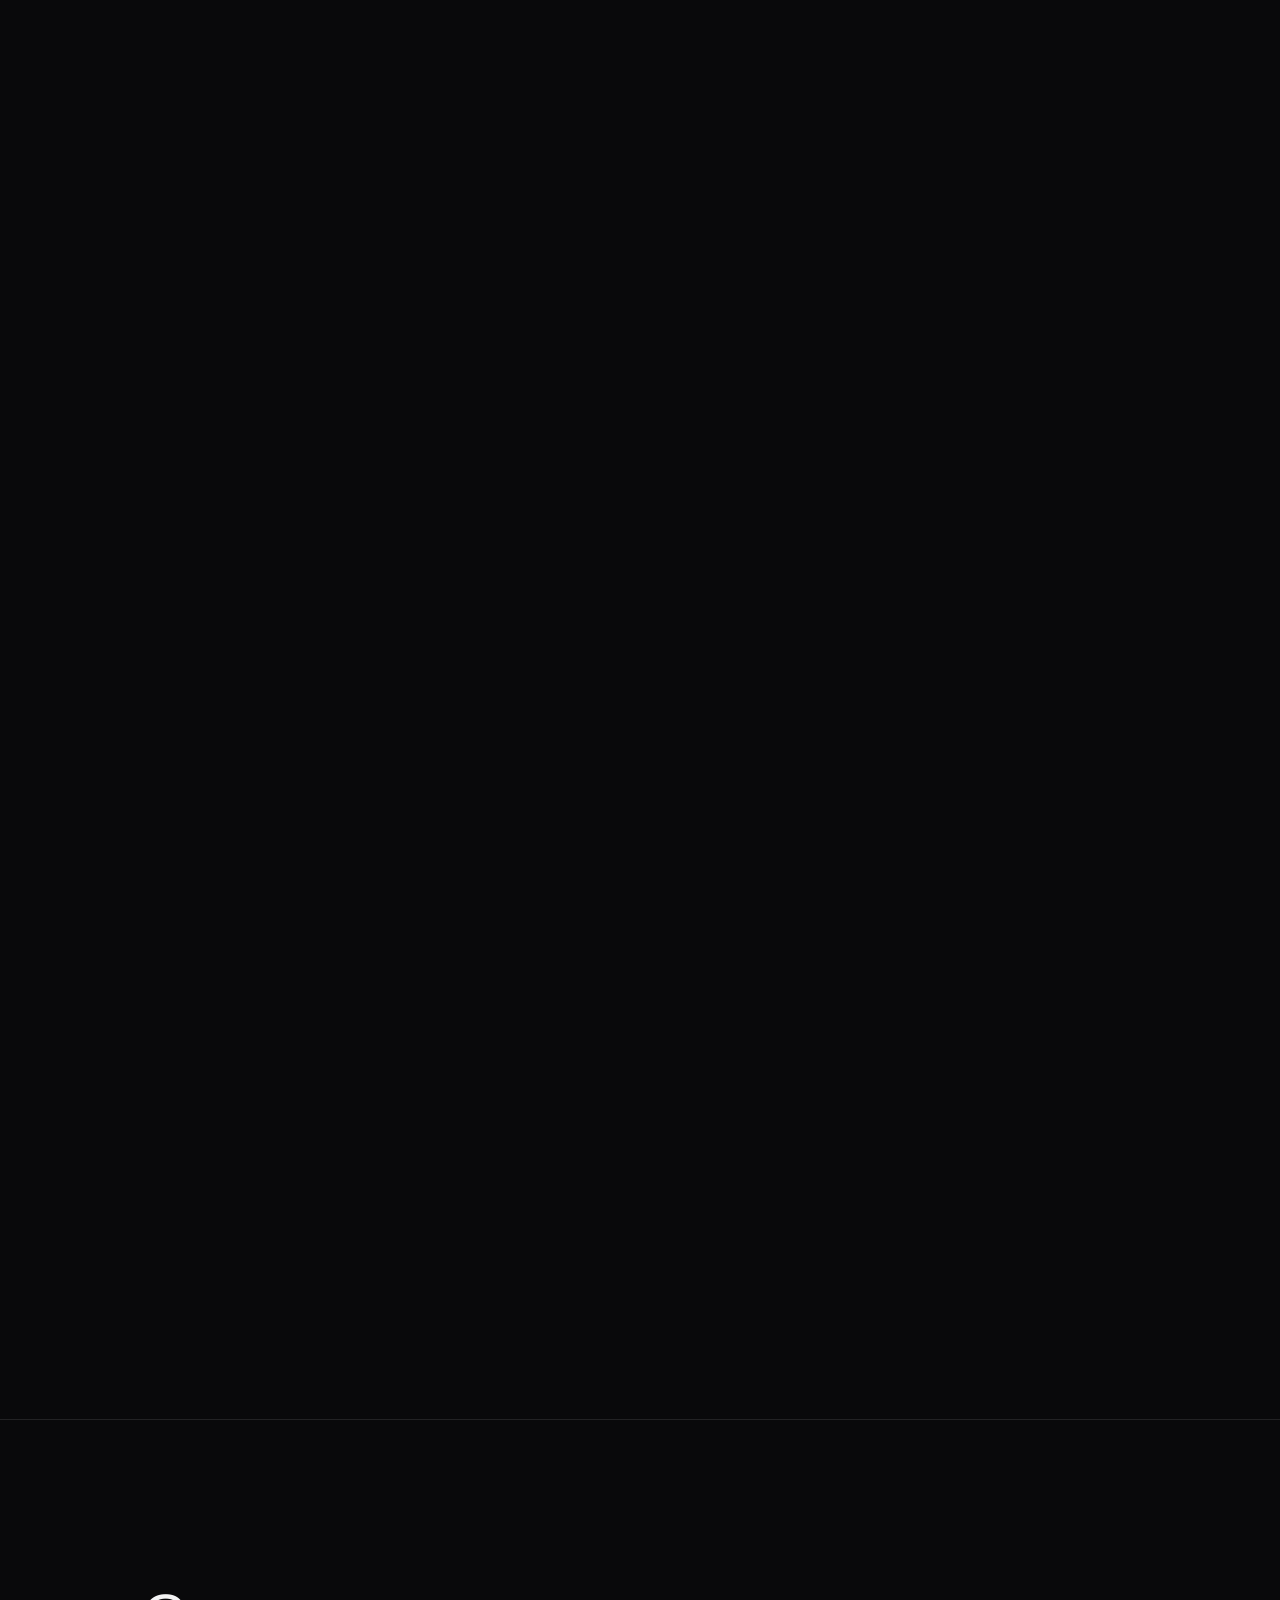
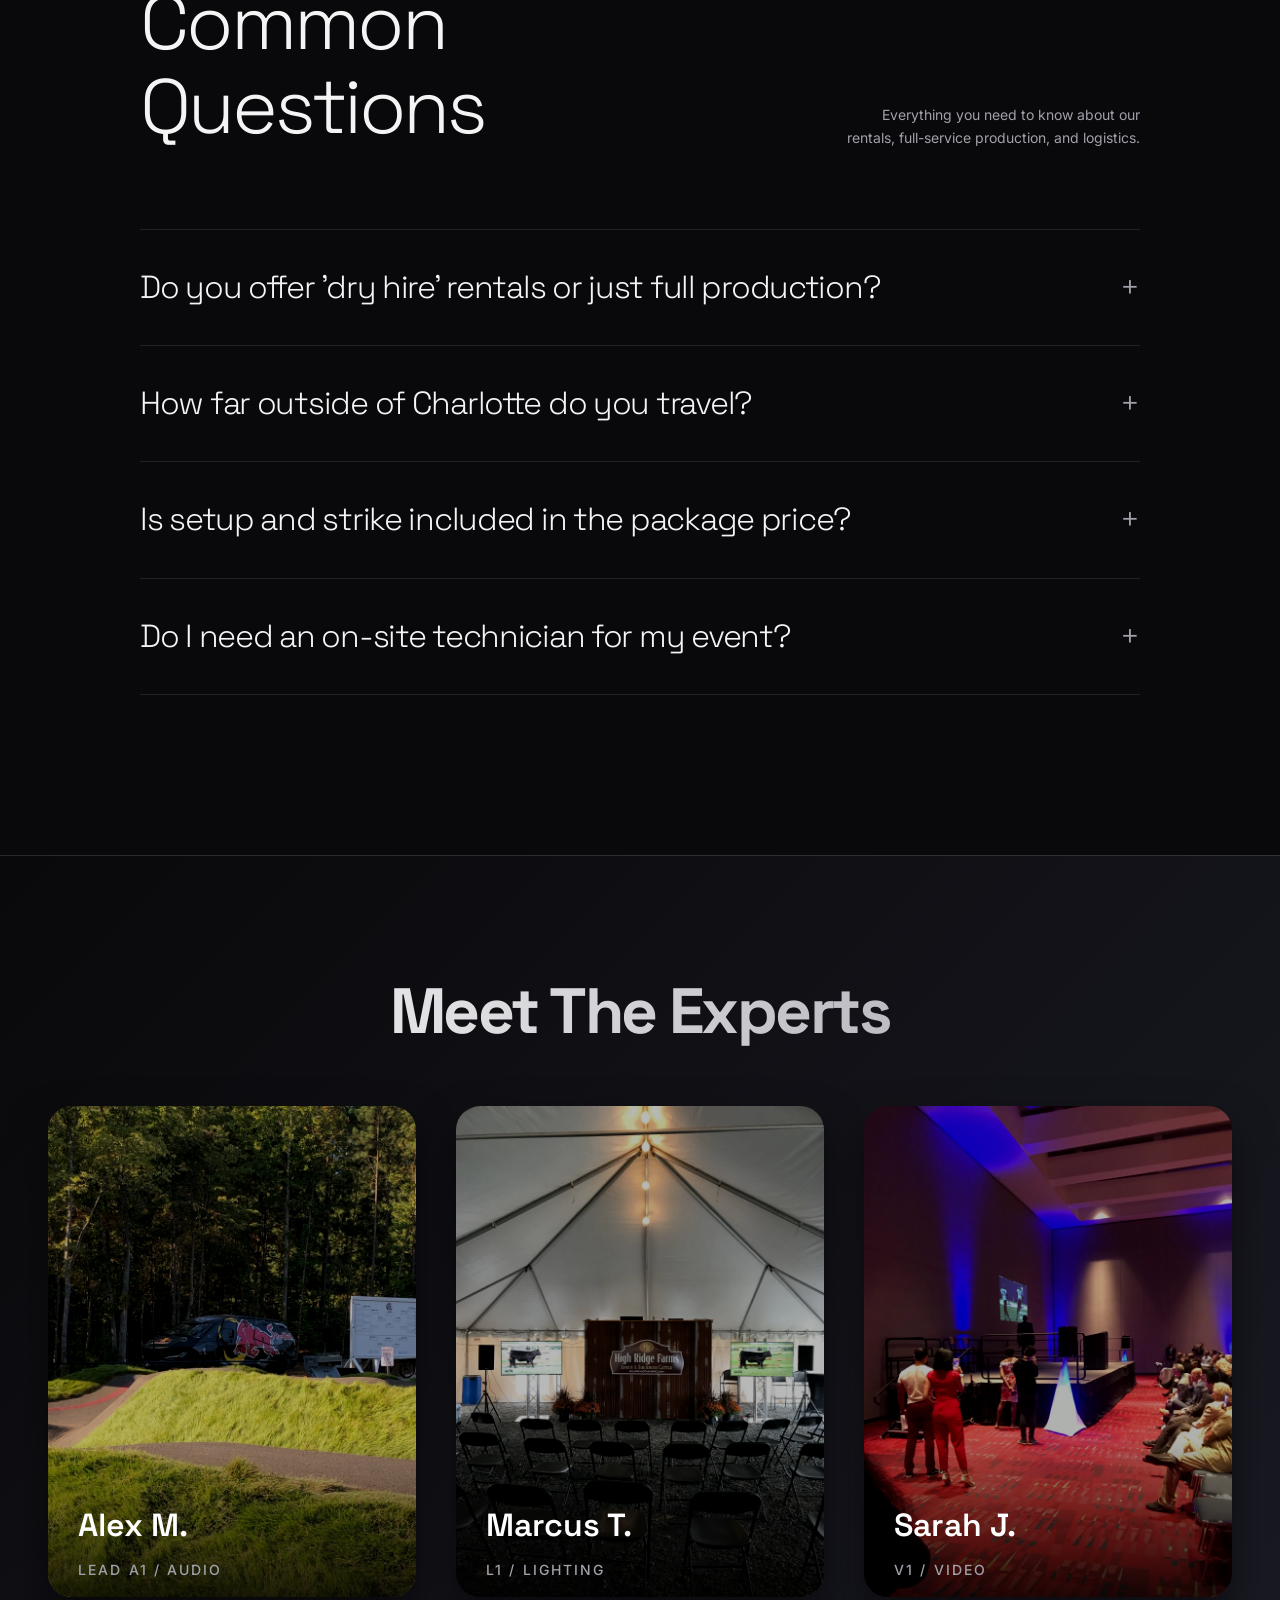
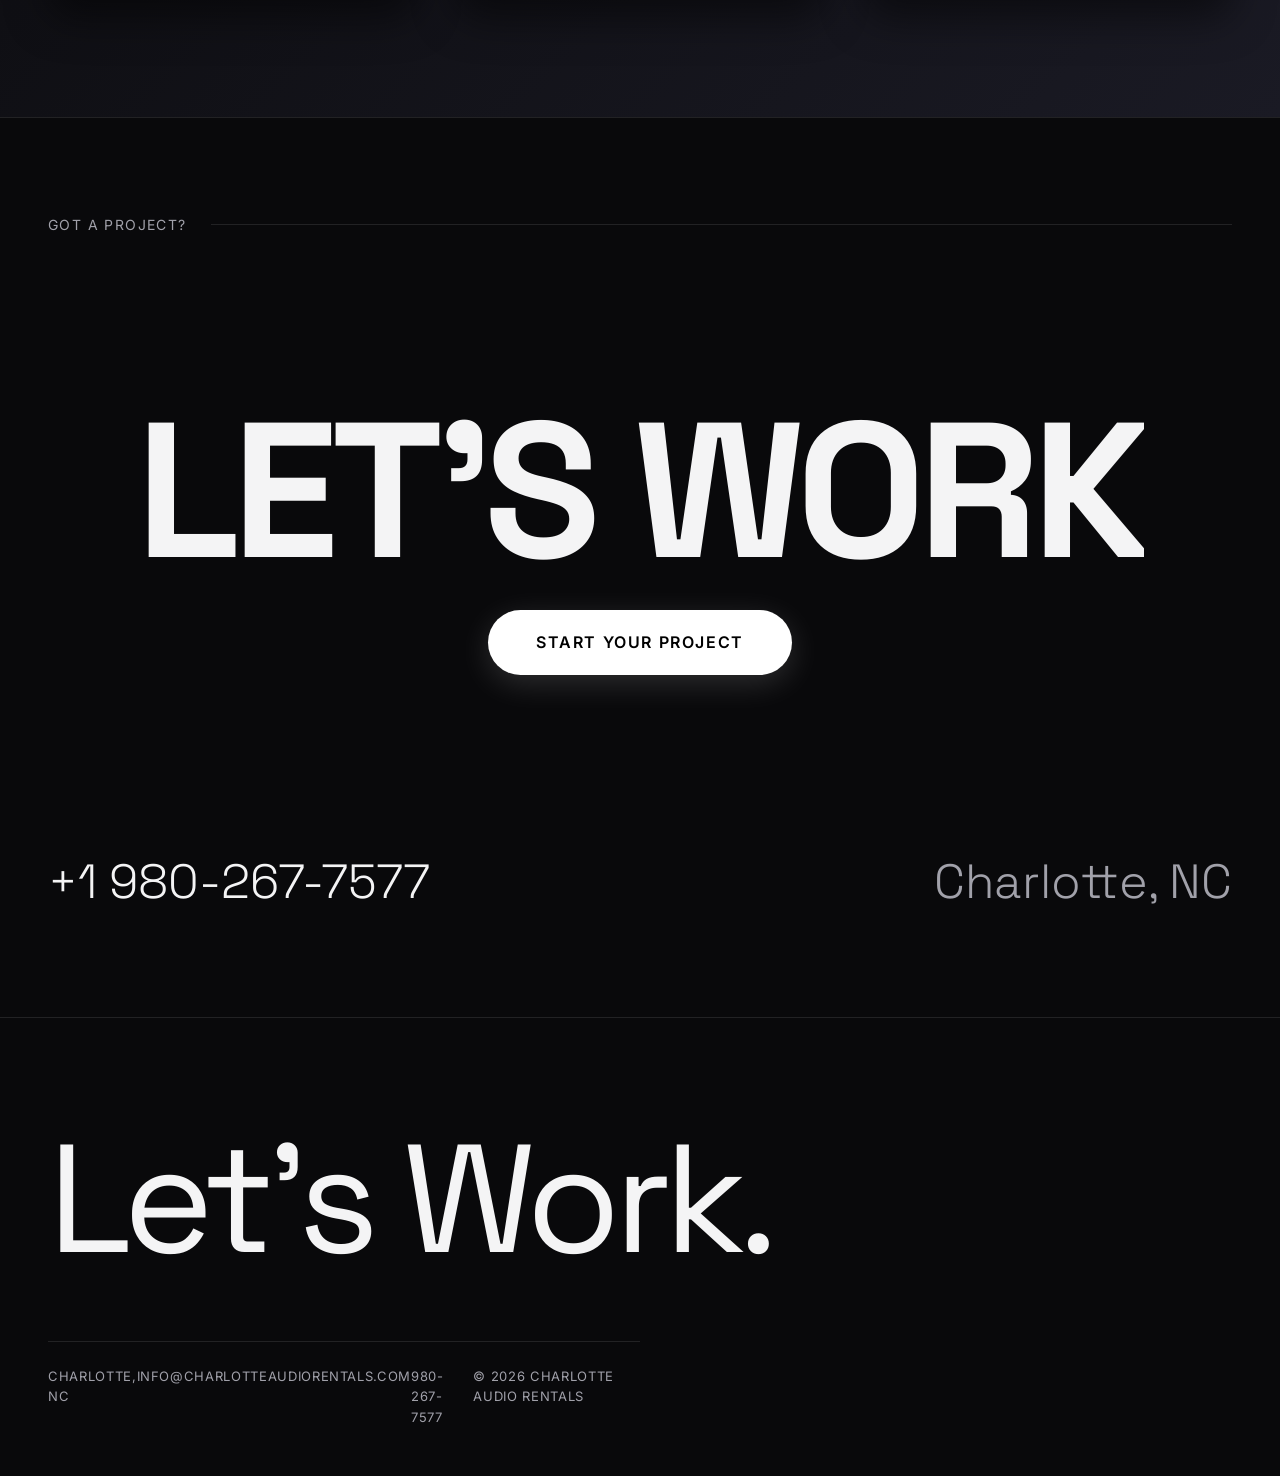
==== commit afd1ff33: "feat: redesign crew section with a modern card grid layout" ====
--- a/index.html
+++ b/index.html
@@ -954,108 +954,99 @@
         }
 
         /* Meet The Crew */
+        /* Meet The Crew - Redesign */
         .crew-section {
+            padding: 120px 48px;
+            background: linear-gradient(135deg, #09090b 0%, #1a1a24 100%);
+            border-top: 1px solid var(--border);
             position: relative;
-            min-height: 100vh;
-            display: flex;
-            align-items: center;
-            padding: 48px;
-            overflow: hidden;
-            border-top: 1px solid var(--border);
-        }
-
-        .crew-bg {
-            position: absolute;
-            top: 0; left: 0; width: 100%; height: 100%;
-            z-index: 0;
-            background: #000;
-        }
-
-        .crew-bg::after {
-            content: '';
-            position: absolute;
-            top: 0; left: 0; width: 100%; height: 100%;
-            background: linear-gradient(to right, rgba(9,9,11,0.95) 0%, rgba(9,9,11,0.4) 100%);
-            z-index: 2;
-        }
-
-        .cb-img {
-            position: absolute;
-            top: 0; left: 0; width: 100%; height: 100%;
-            object-fit: cover;
-            opacity: 0;
-            transition: opacity 0.8s ease, transform 3s ease;
-            transform: scale(1.05);
-            z-index: 1;
-            filter: grayscale(80%);
-        }
-
-        .cb-img.active {
-            opacity: 0.6;
-            transform: scale(1);
-        }
-
-        .crew-content {
-            position: relative;
-            z-index: 3;
-            width: 100%;
+        }
+
+        .crew-container {
             max-width: 1400px;
             margin: 0 auto;
         }
 
         .crew-heading {
             font-family: 'Space Grotesk', sans-serif;
-            font-size: 16px;
-            text-transform: uppercase;
-            letter-spacing: 0.2em;
-            color: var(--text-muted);
-            margin-bottom: 80px;
-        }
-
-        .crew-list {
+            font-size: clamp(32px, 5vw, 64px);
+            font-weight: 700;
+            color: #fff;
+            margin-bottom: 60px;
+            text-align: center;
+            background: linear-gradient(90deg, #fff, #a1a1aa);
+            -webkit-background-clip: text;
+            -webkit-text-fill-color: transparent;
+        }
+
+        .crew-grid {
+            display: grid;
+            grid-template-columns: repeat(auto-fit, minmax(300px, 1fr));
+            gap: 40px;
+        }
+
+        .crew-card {
+            position: relative;
+            border-radius: 24px;
+            overflow: hidden;
+            aspect-ratio: 3/4;
+            cursor: pointer;
+            box-shadow: 0 20px 40px rgba(0,0,0,0.5);
+            transition: transform 0.5s cubic-bezier(0.4, 0, 0.2, 1), box-shadow 0.5s ease;
+        }
+
+        .crew-card:hover {
+            transform: translateY(-10px);
+            box-shadow: 0 30px 60px rgba(0,0,0,0.8), 0 0 20px rgba(255,255,255,0.1);
+        }
+
+        .crew-card img {
+            width: 100%;
+            height: 100%;
+            object-fit: cover;
+            transition: transform 0.7s cubic-bezier(0.4, 0, 0.2, 1);
+            filter: brightness(0.7) contrast(1.1);
+        }
+
+        .crew-card:hover img {
+            transform: scale(1.08);
+            filter: brightness(0.9);
+        }
+
+        .crew-info {
+            position: absolute;
+            bottom: 0;
+            left: 0;
+            width: 100%;
+            padding: 60px 30px 30px;
+            background: linear-gradient(to top, rgba(0,0,0,0.9) 0%, rgba(0,0,0,0) 100%);
             display: flex;
             flex-direction: column;
-            gap: 16px;
-        }
-
-        .crew-item {
-            display: flex;
-            align-items: baseline;
-            gap: 48px;
-            cursor: pointer;
-            padding: 16px 0;
-            border-bottom: 1px solid rgba(255,255,255,0.05);
-            transition: transform 0.4s ease, padding-left 0.4s ease;
-        }
-
-        .crew-item:hover {
-            padding-left: 48px;
-            border-color: rgba(255,255,255,0.3);
+            gap: 8px;
+            transform: translateY(15px);
+            transition: transform 0.4s ease;
+        }
+
+        .crew-card:hover .crew-info {
+            transform: translateY(0);
         }
 
         .c-name {
             font-family: 'Space Grotesk', sans-serif;
-            font-size: clamp(48px, 6vw, 96px);
-            font-weight: 300;
-            text-transform: uppercase;
-            color: var(--text-muted);
-            transition: color 0.4s;
-            line-height: 1;
+            font-size: 32px;
+            font-weight: 600;
+            color: #ffffff;
+            margin: 0;
         }
 
         .c-role {
             font-family: 'Inter', sans-serif;
-            font-size: 16px;
-            color: var(--text-muted);
+            font-size: 14px;
+            color: #a1a1aa;
             text-transform: uppercase;
-            letter-spacing: 0.1em;
-            opacity: 0;
-            transform: translateX(-20px);
-            transition: opacity 0.4s ease, transform 0.4s ease;
-        }
-
-        .crew-item:hover .c-name { color: var(--text-main); }
-        .crew-item:hover .c-role { opacity: 1; transform: translateX(0); }
+            letter-spacing: 0.15em;
+            font-weight: 500;
+        }
 
         /* Next Level CTA */
         .next-cta {
@@ -1492,27 +1483,31 @@
 
     <!-- MEET THE CREW SECTION -->
     <section class="crew-section" id="crew">
-        <div class="crew-bg">
-            <img src="charlot iamges/image_4-rotated.webp" class="cb-img active" id="bg-1" alt="Audio Engineer">
-            <img src="charlot iamges/image_7-rotated.webp" class="cb-img" id="bg-2" alt="Lighting Tech">
-            <img src="charlot iamges/image_2-rotated.webp" class="cb-img" id="bg-3" alt="Video Director">
-        </div>
-        <div class="crew-content">
-            <h2 class="crew-heading">Meet The Crew</h2>
-            <ul class="crew-list">
-                <li class="crew-item" data-bg="bg-1">
-                    <span class="c-name">Alex M.</span>
-                    <span class="c-role">Lead A1 / Audio</span>
-                </li>
-                <li class="crew-item" data-bg="bg-2">
-                    <span class="c-name">Marcus T.</span>
-                    <span class="c-role">L1 / Lighting</span>
-                </li>
-                <li class="crew-item" data-bg="bg-3">
-                    <span class="c-name">Sarah J.</span>
-                    <span class="c-role">V1 / Video</span>
-                </li>
-            </ul>
+        <div class="crew-container">
+            <h2 class="crew-heading">Meet The Experts</h2>
+            <div class="crew-grid">
+                <div class="crew-card">
+                    <img src="charlot iamges/image_4-rotated.webp" alt="Alex M.">
+                    <div class="crew-info">
+                        <span class="c-name">Alex M.</span>
+                        <span class="c-role">Lead A1 / Audio</span>
+                    </div>
+                </div>
+                <div class="crew-card">
+                    <img src="charlot iamges/image_7-rotated.webp" alt="Marcus T.">
+                    <div class="crew-info">
+                        <span class="c-name">Marcus T.</span>
+                        <span class="c-role">L1 / Lighting</span>
+                    </div>
+                </div>
+                <div class="crew-card">
+                    <img src="charlot iamges/image_2-rotated.webp" alt="Sarah J.">
+                    <div class="crew-info">
+                        <span class="c-name">Sarah J.</span>
+                        <span class="c-role">V1 / Video</span>
+                    </div>
+                </div>
+            </div>
         </div>
     </section>
 
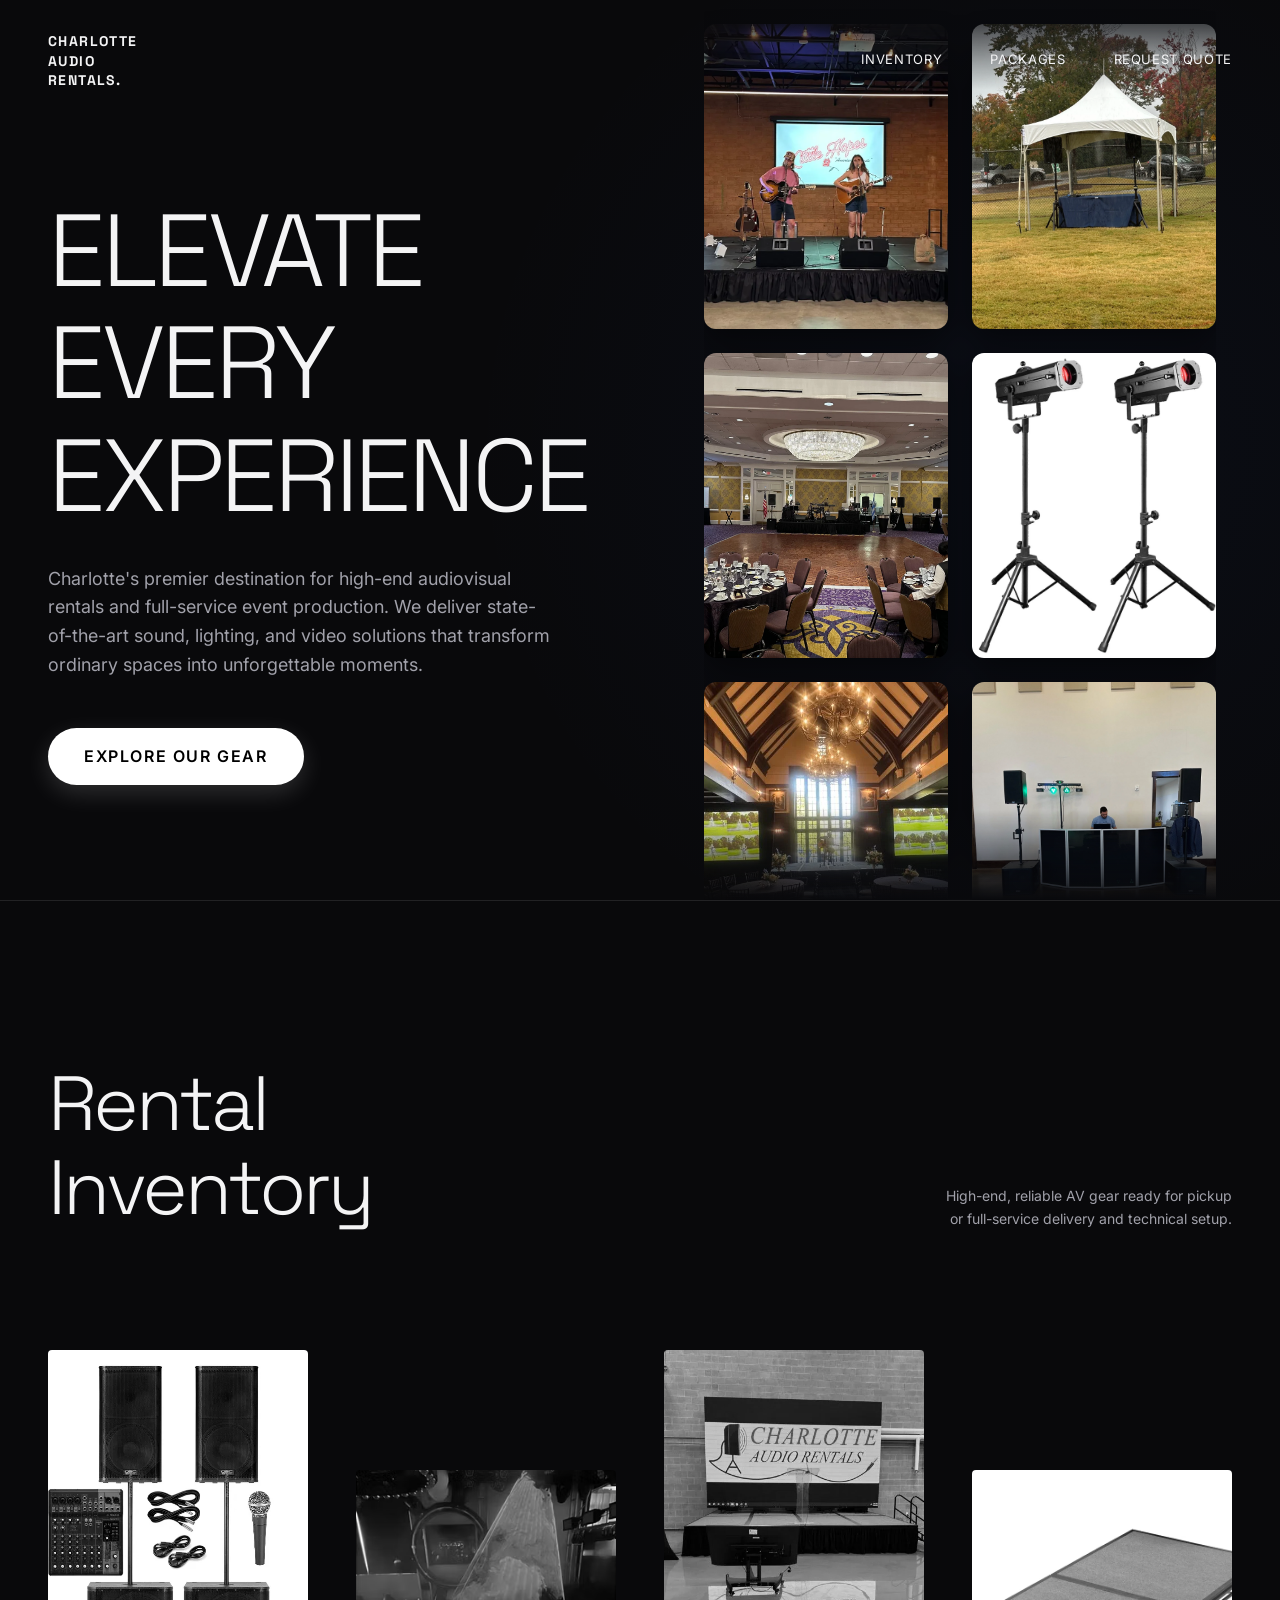
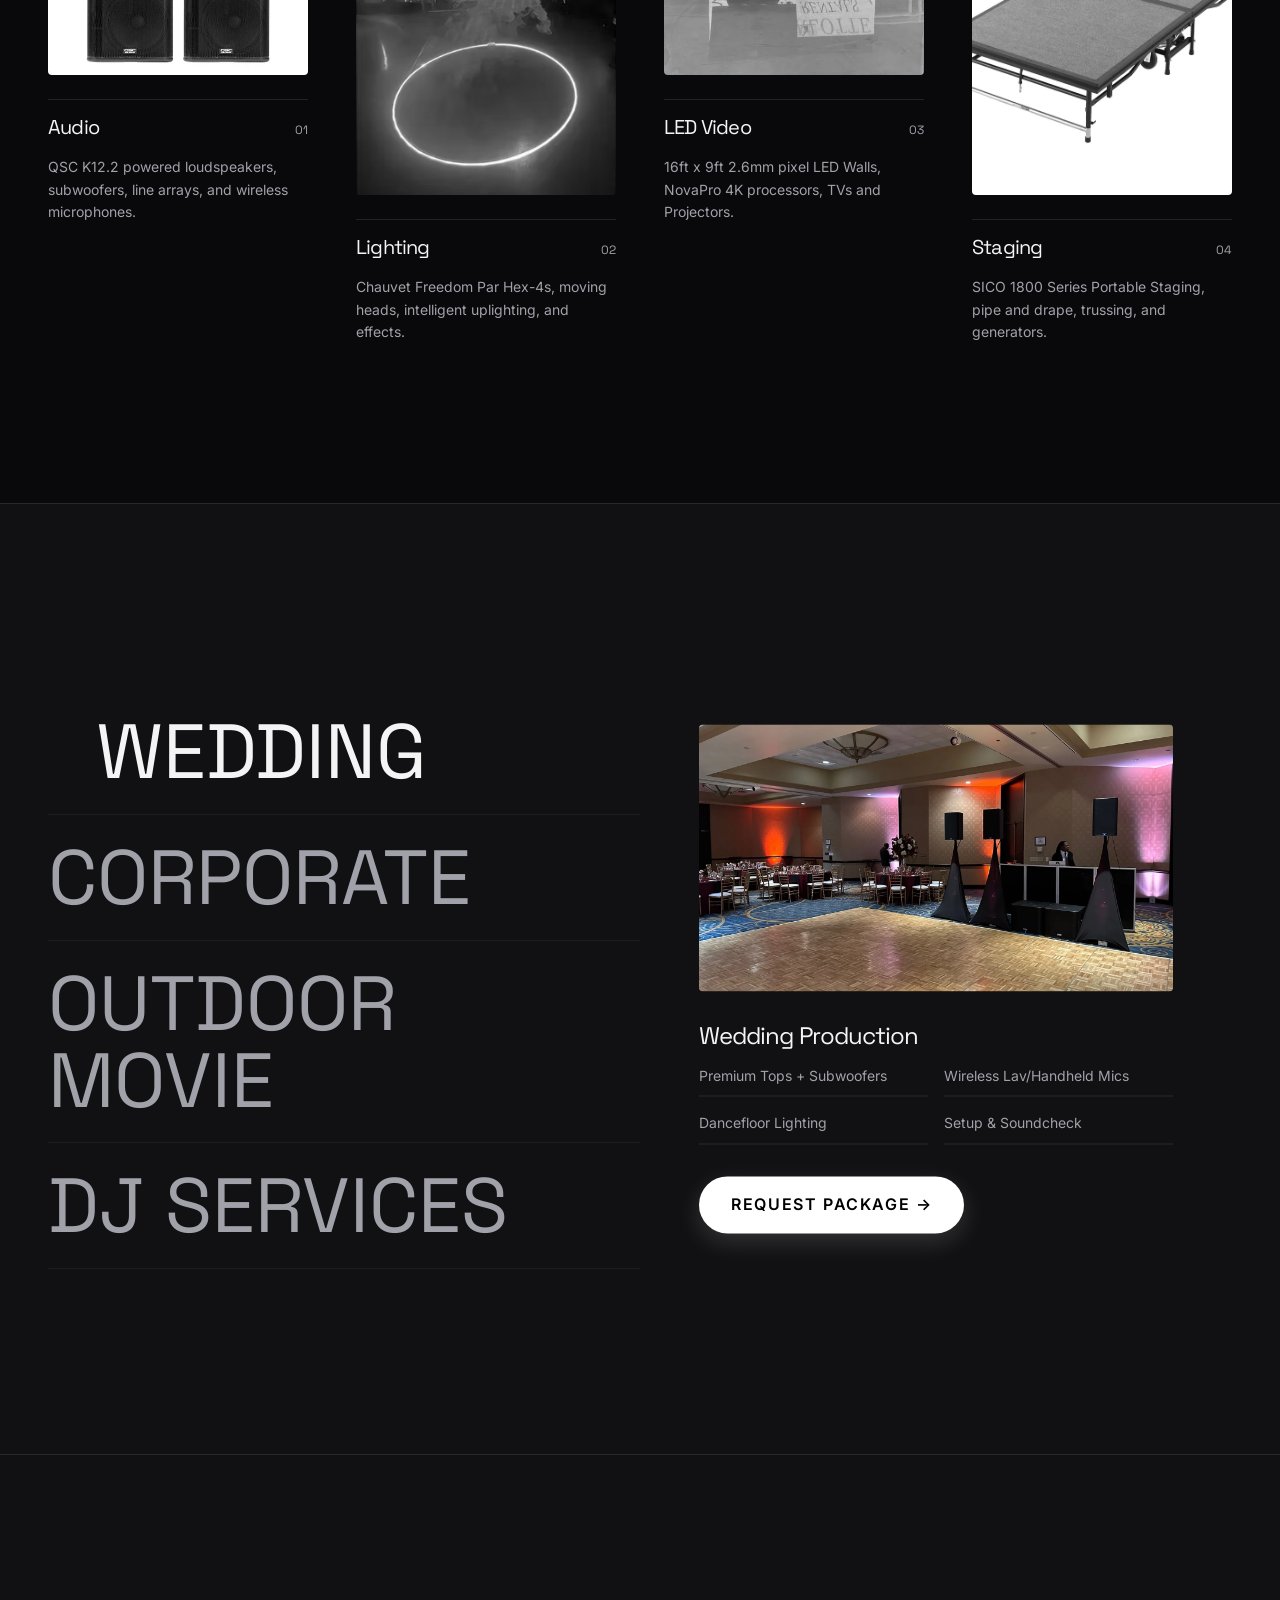
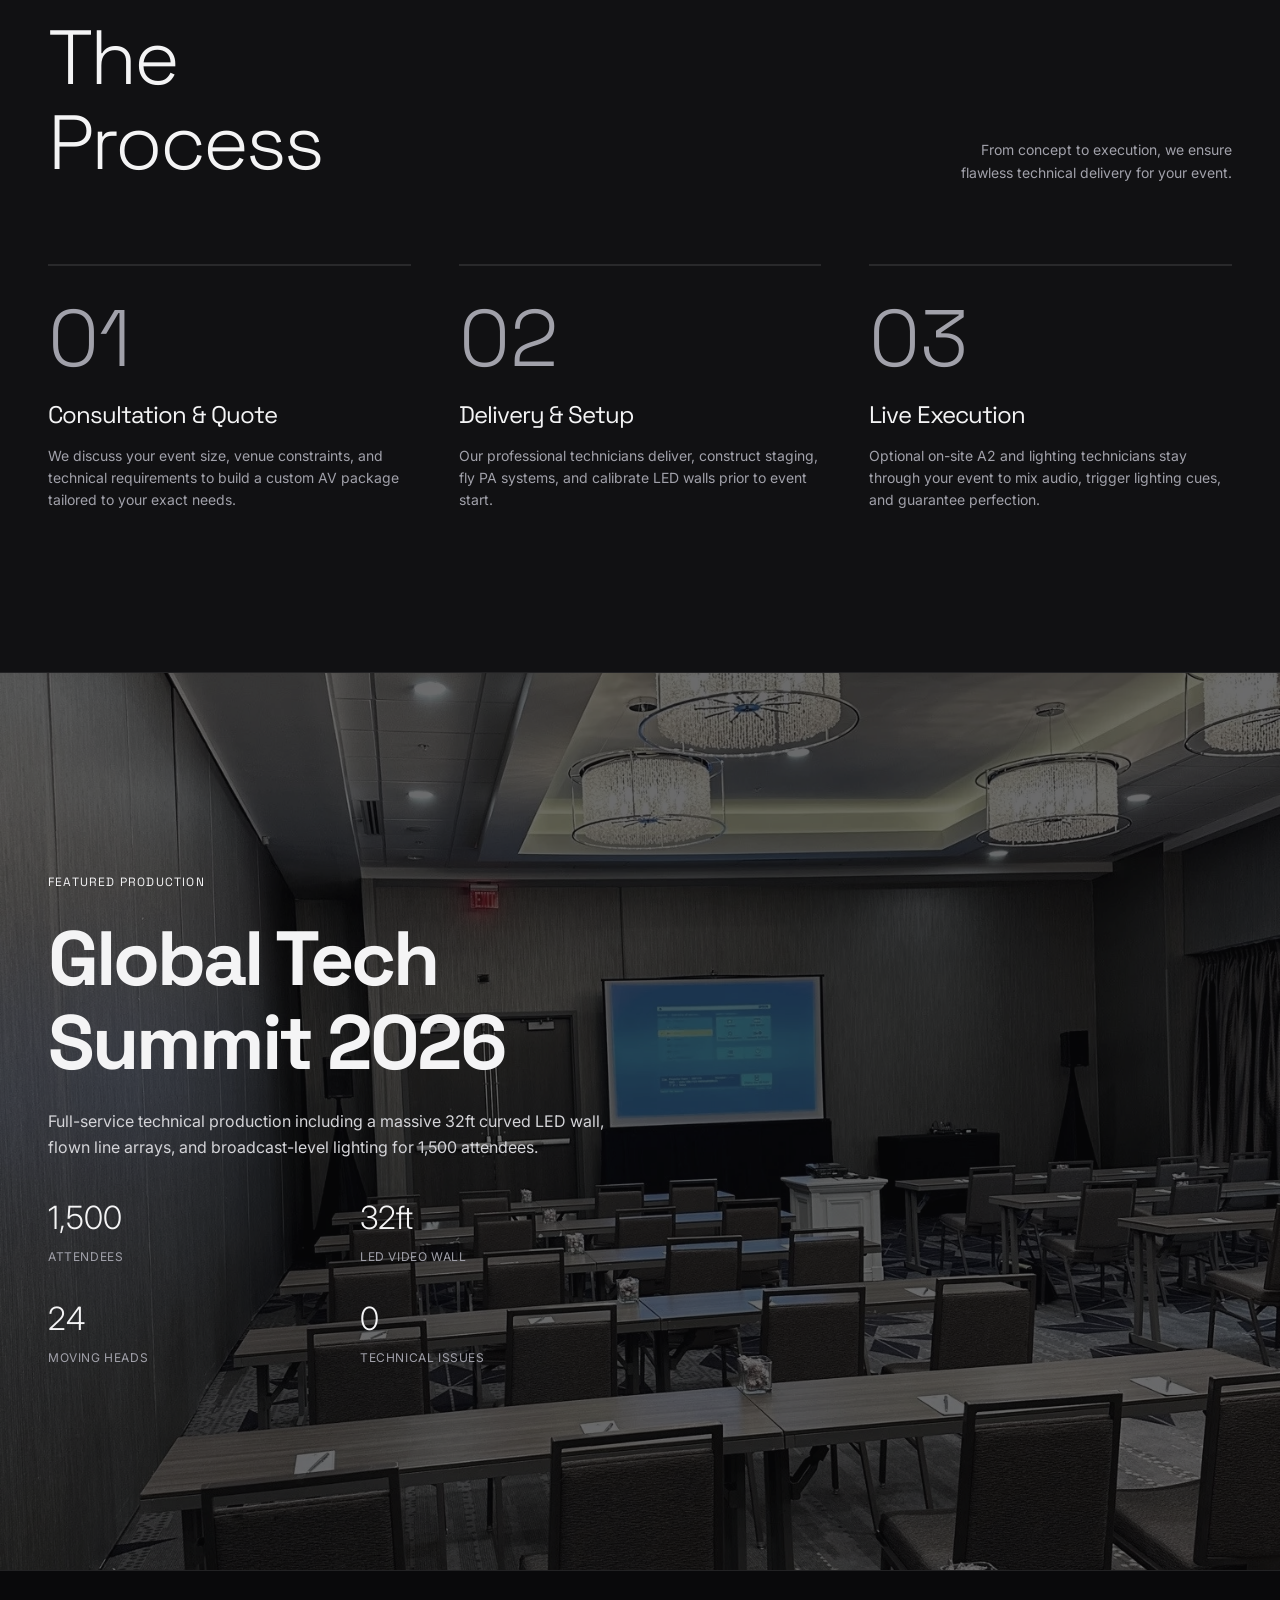
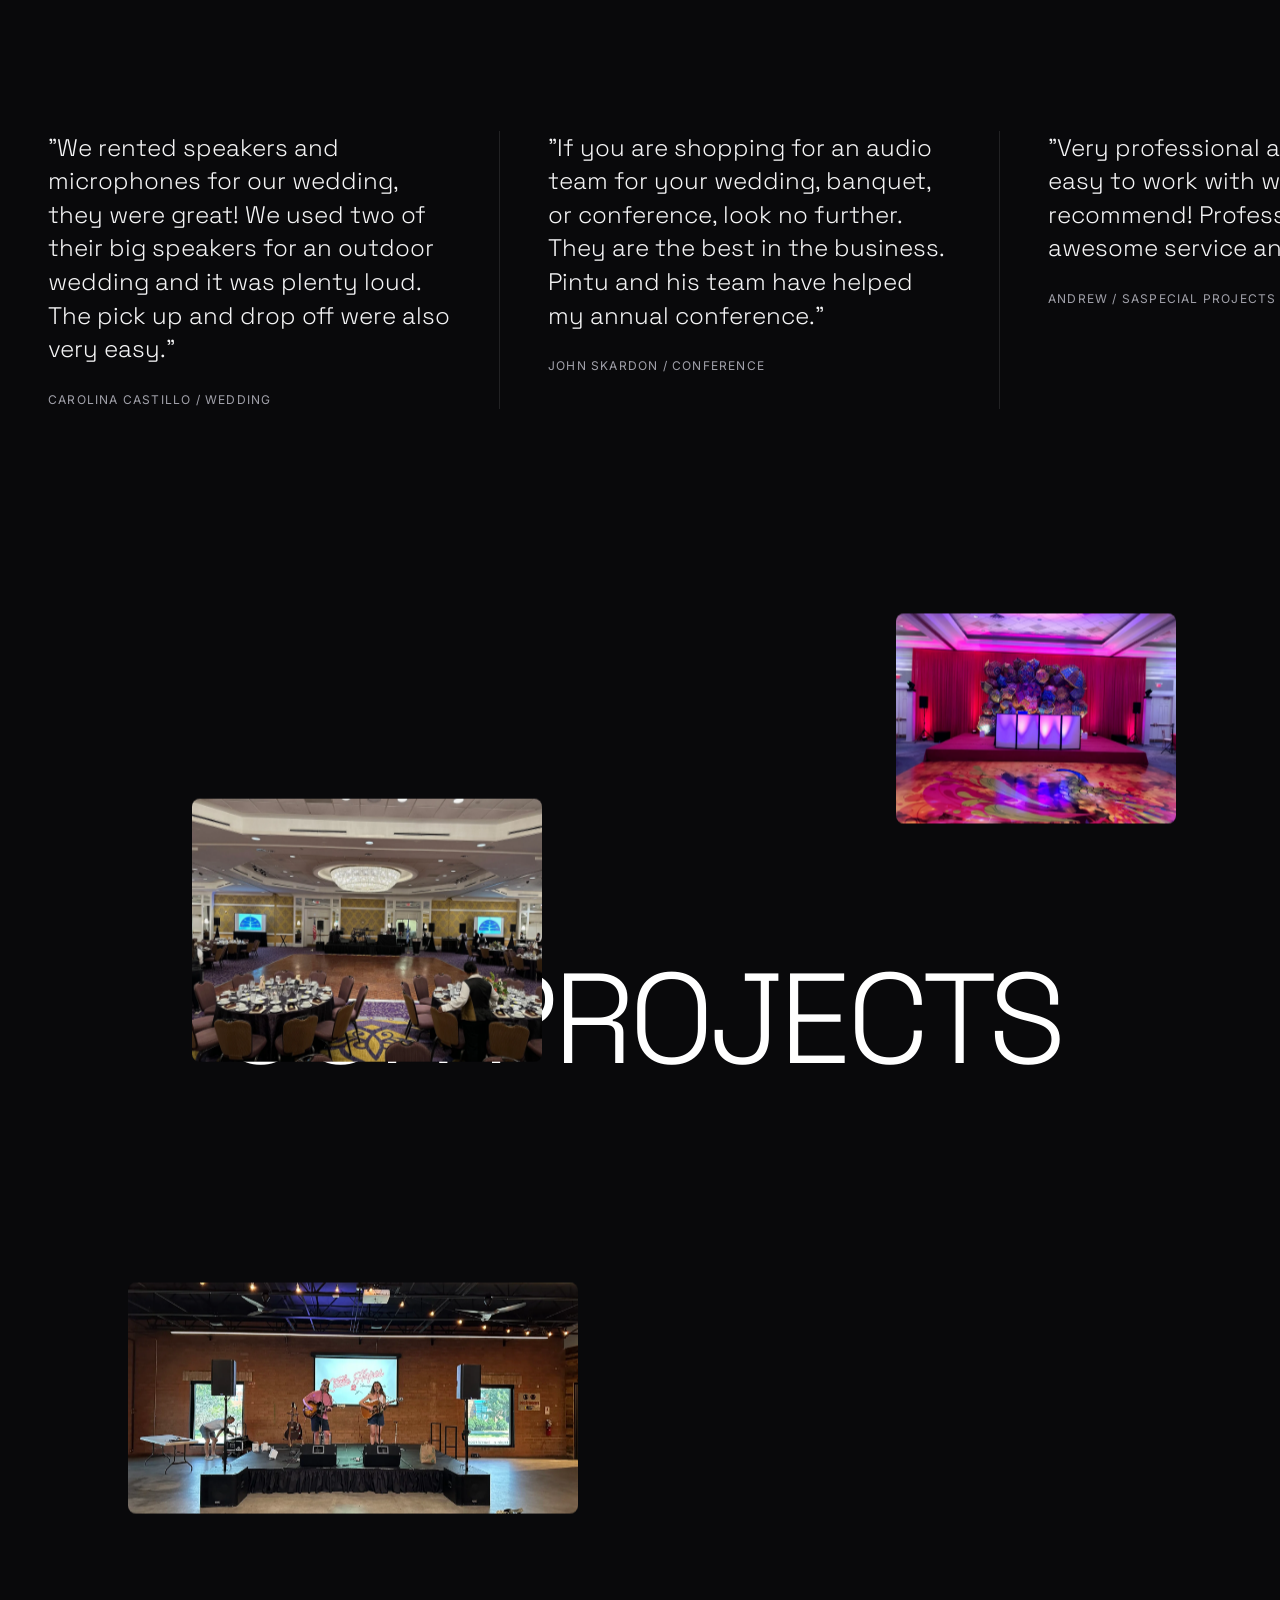
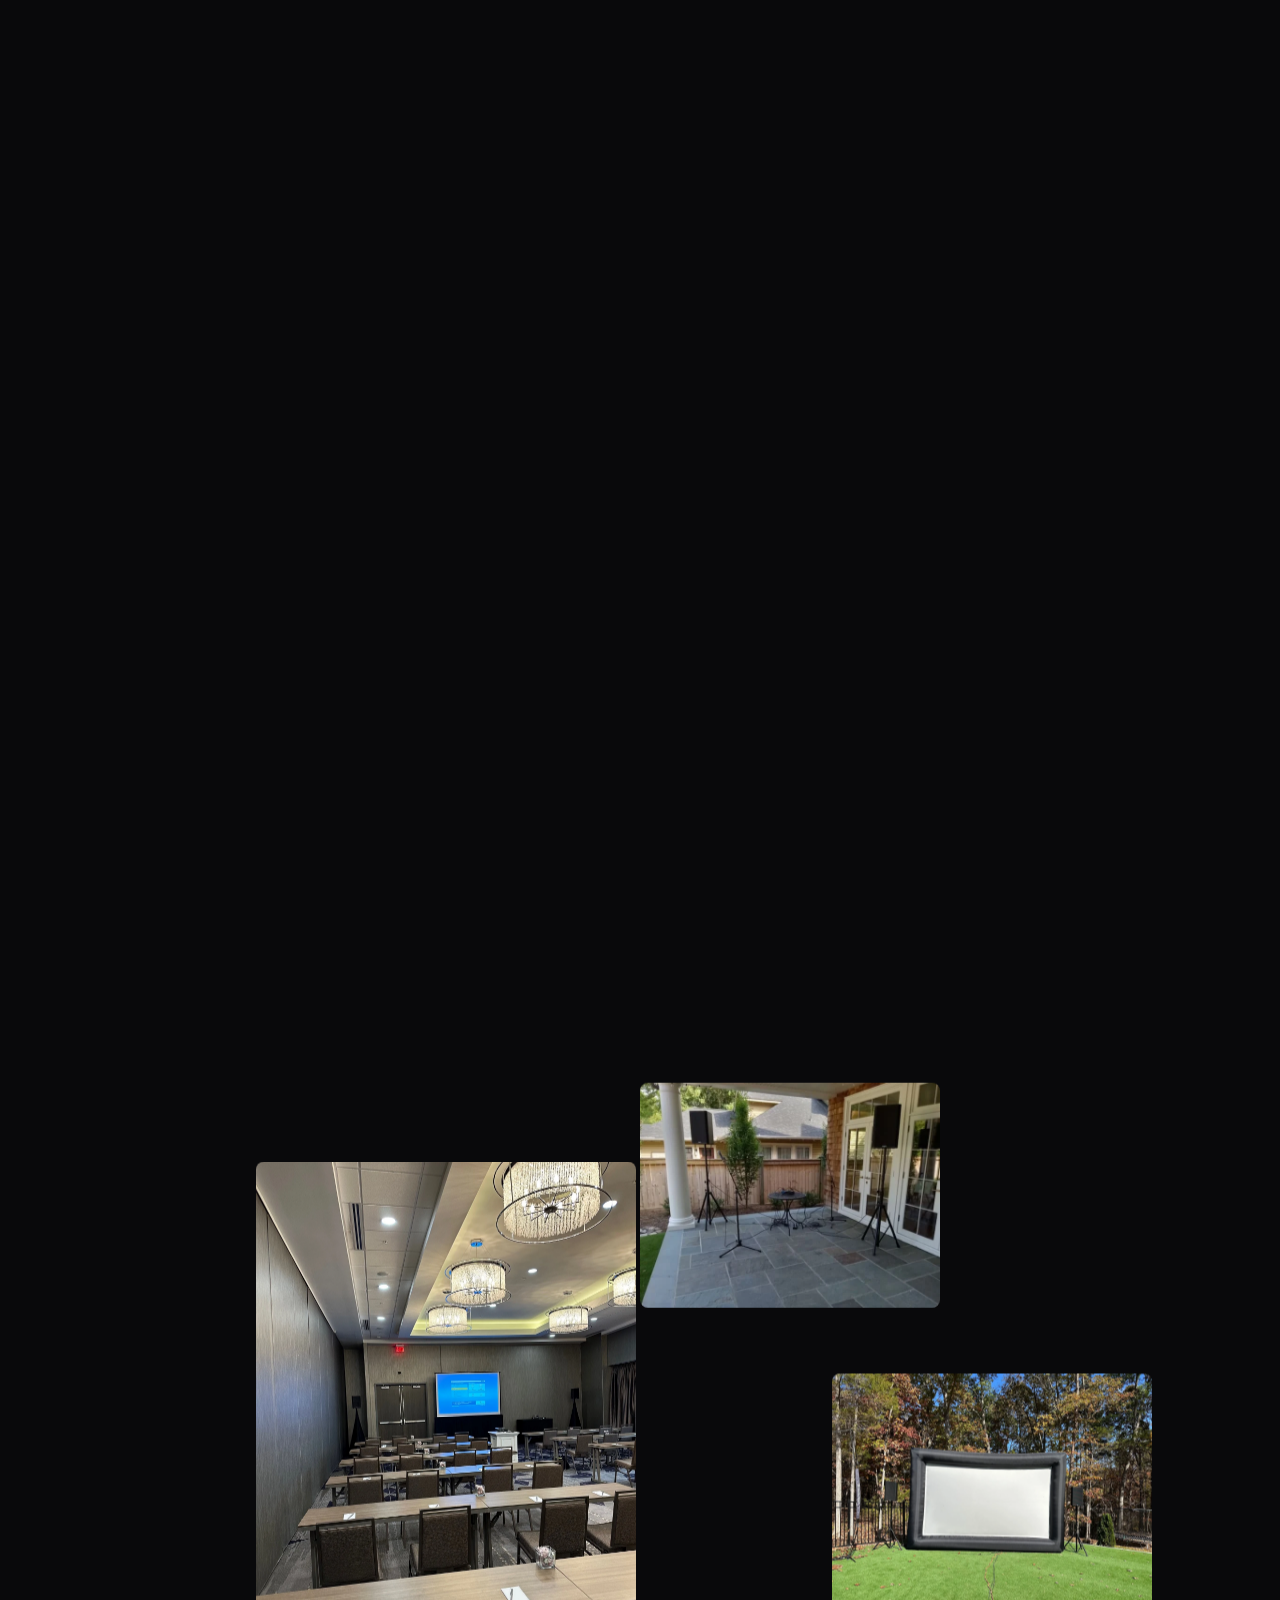
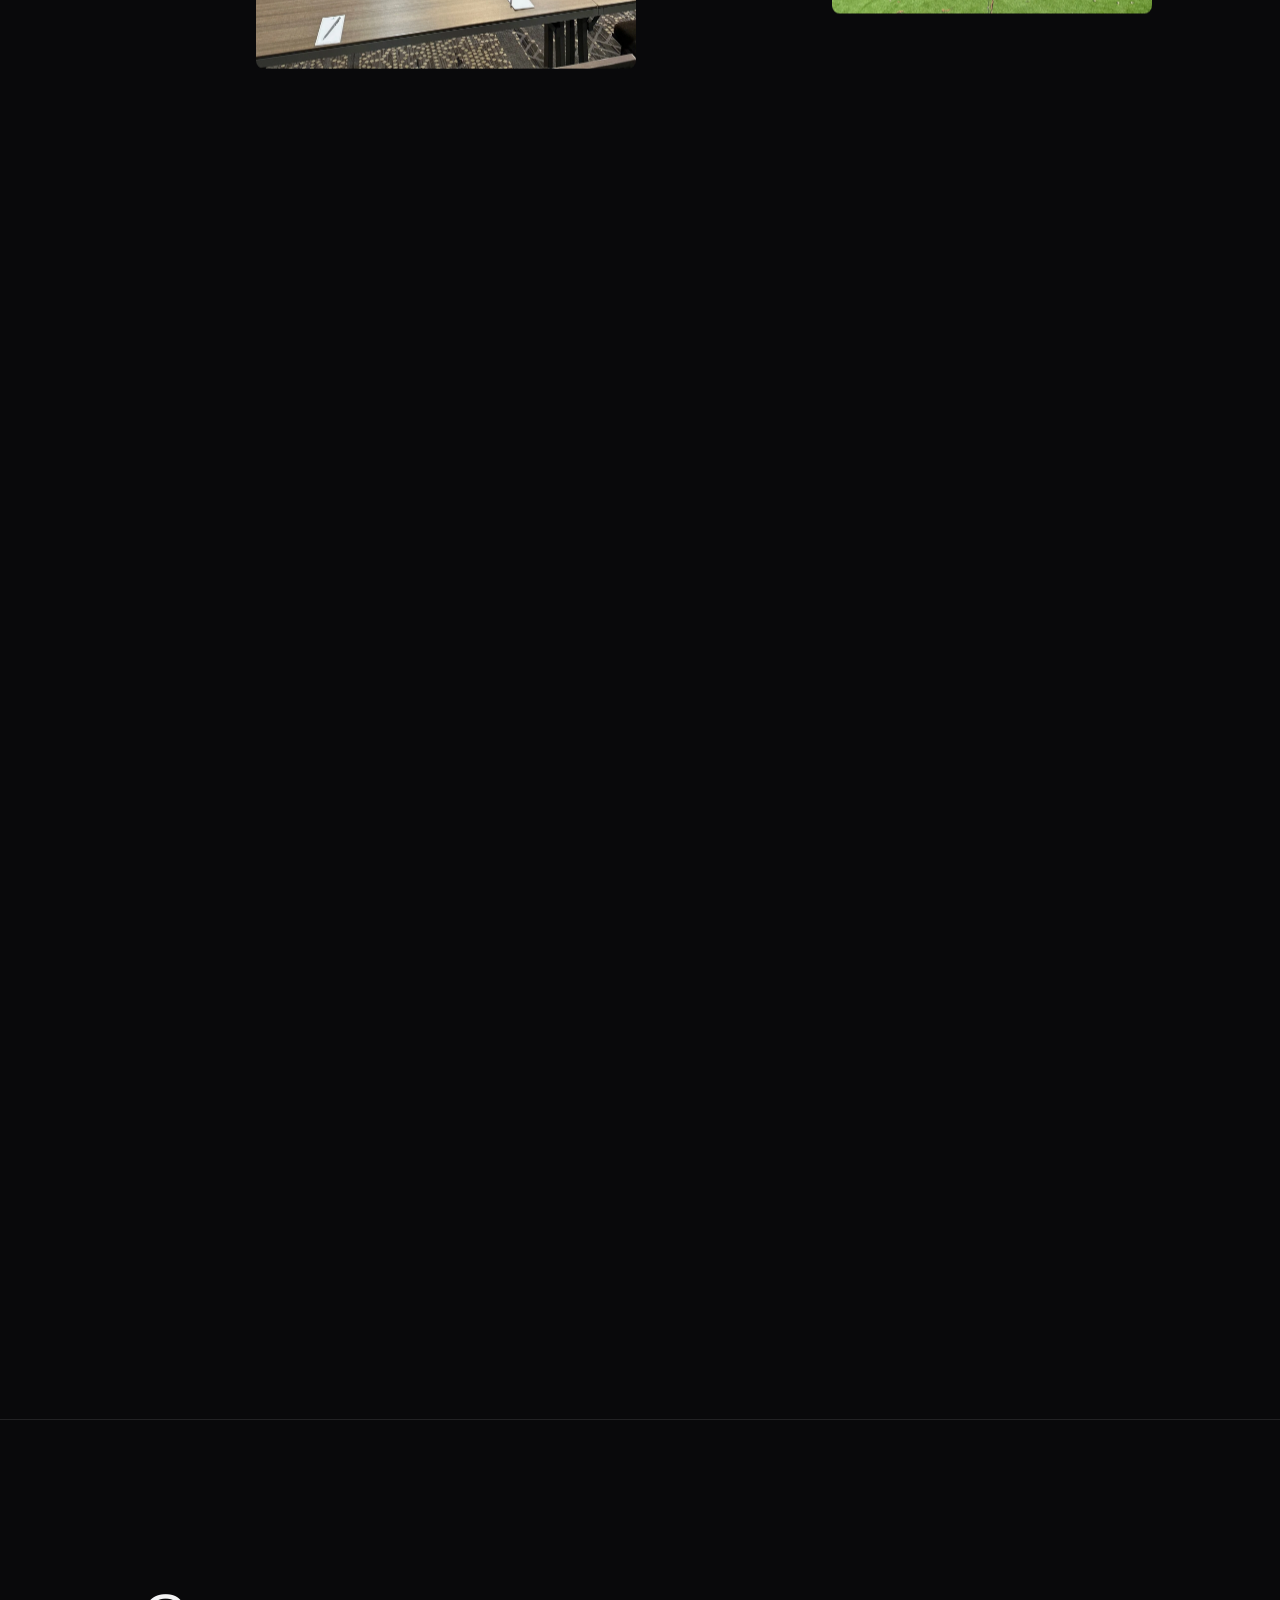
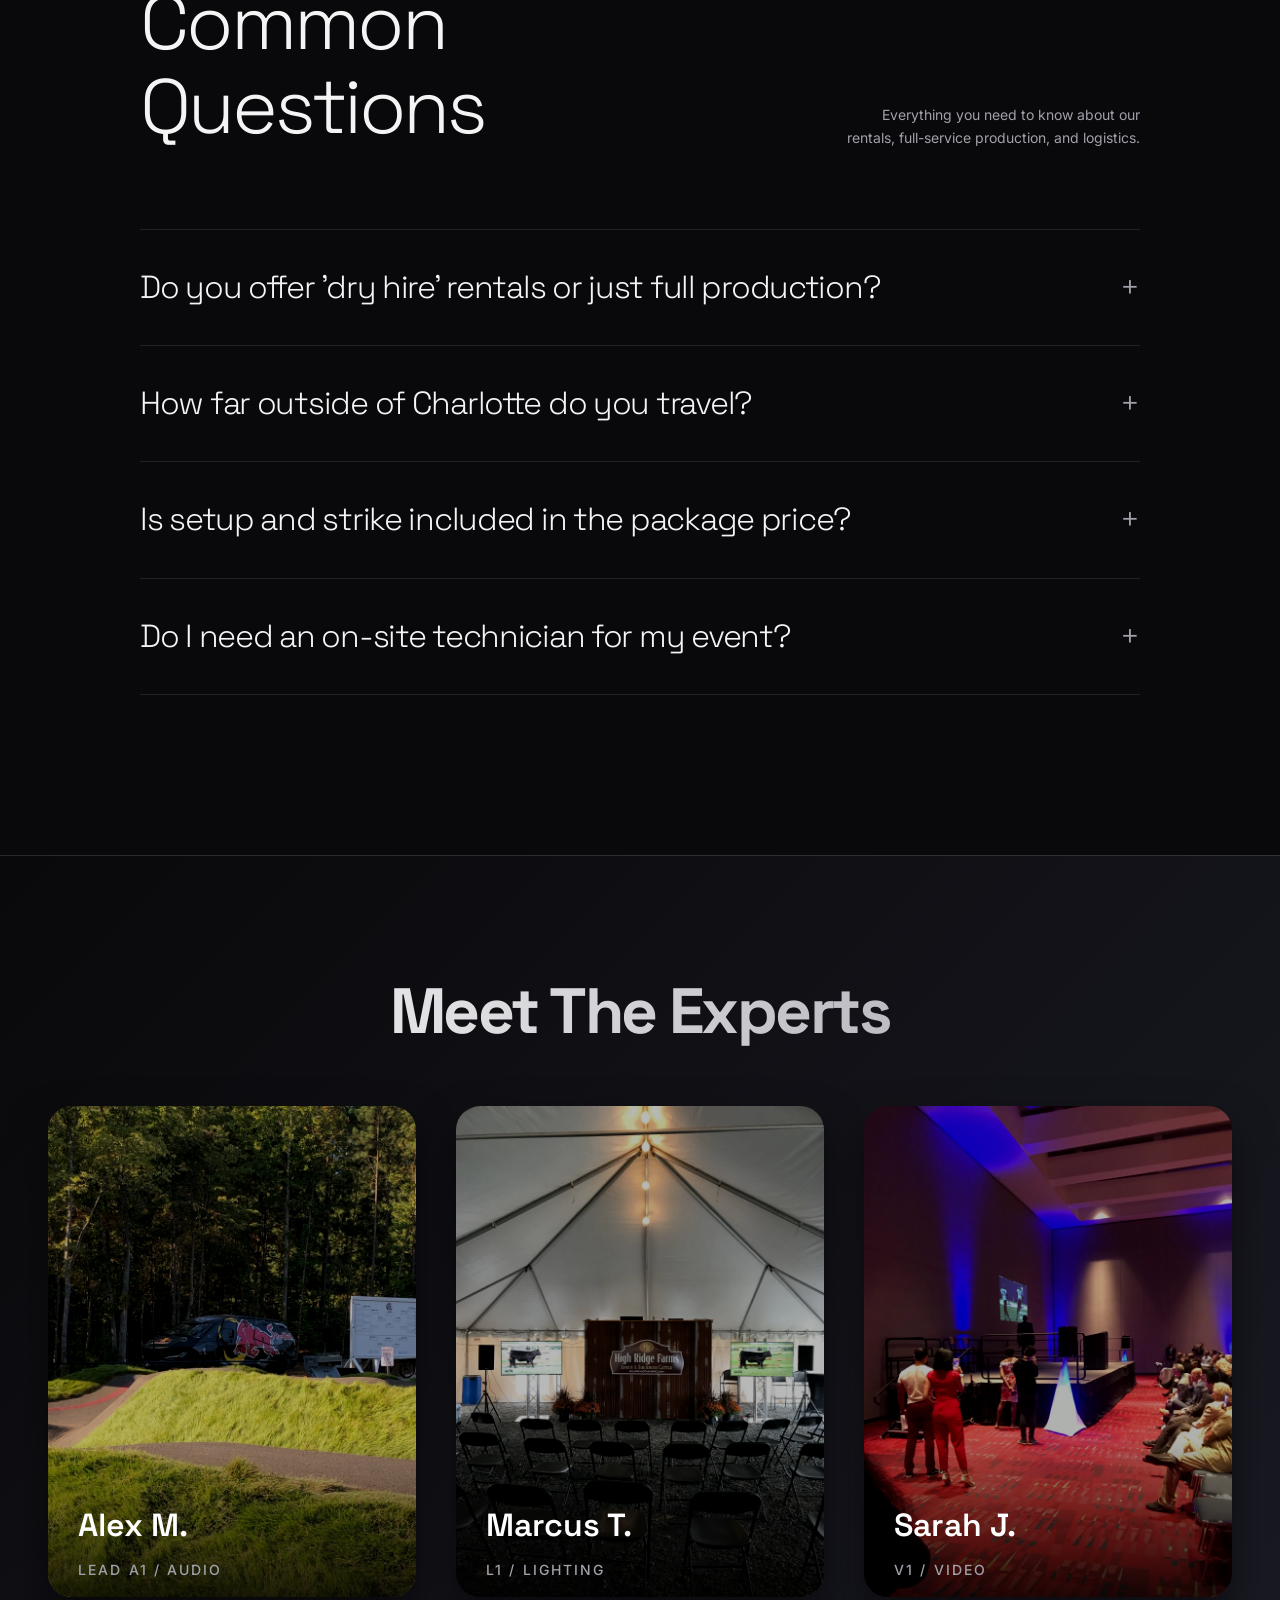
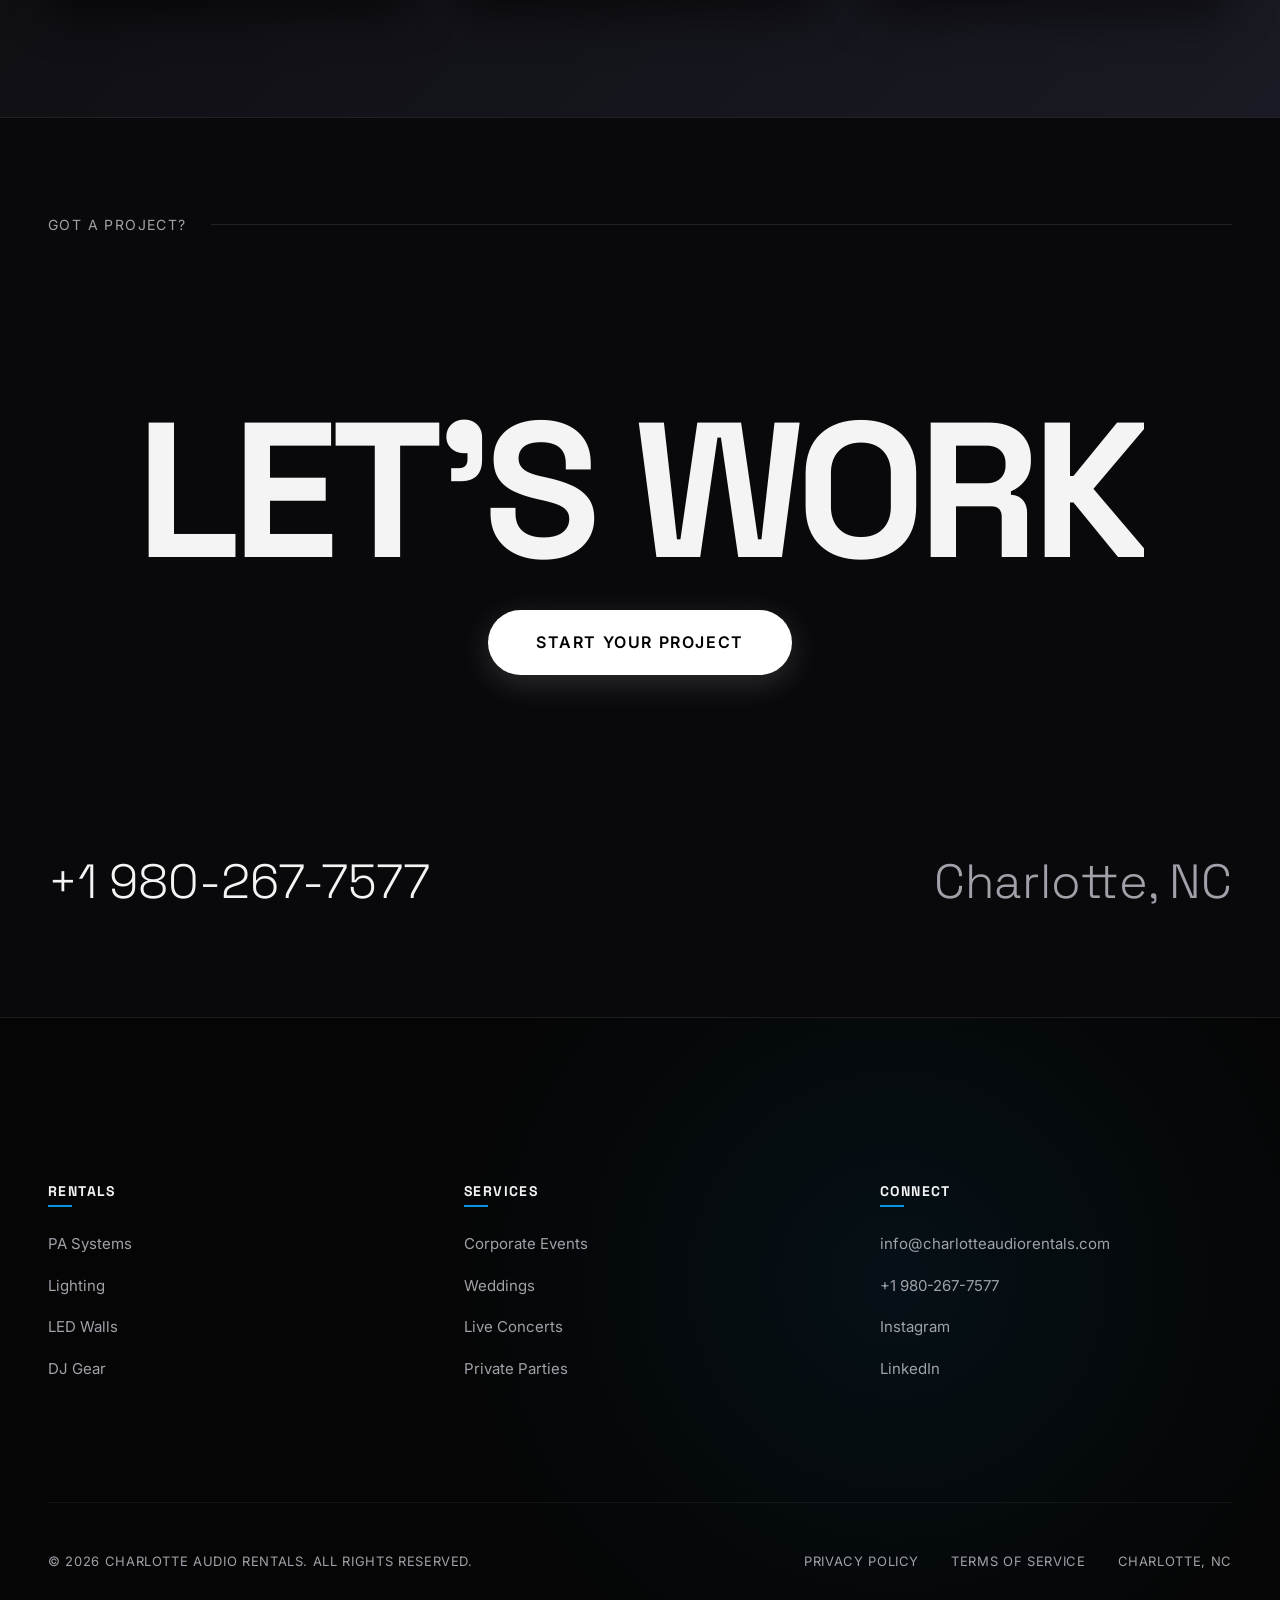
==== commit 122abcba: "feat: redesign footer section with multi-column links and updated styling" ====
--- a/index.html
+++ b/index.html
@@ -363,8 +363,8 @@
 
         .ticker-wrap {
             display: flex;
-            width: 300%;
-            animation: ticker 40s linear infinite;
+            width: max-content;
+            animation: ticker 30s linear infinite;
         }
         
         .ticker-wrap:hover { animation-play-state: paused; }
@@ -391,31 +391,103 @@
 
         .reviewer { font-size: 12px; color: var(--text-muted); text-transform: uppercase; letter-spacing: 0.1em; }
 
-        /* Footer */
+        /* =========================================================
+           INNOVATIVE FOOTER
+           ========================================================= */
         .footer {
-            padding: 120px 48px 48px 48px;
+            position: relative;
+            padding: 160px 48px 48px 48px;
+            background: #050505;
             border-top: 1px solid var(--border);
+            overflow: hidden;
+            display: flex;
+            flex-direction: column;
+            gap: 120px;
+        }
+
+        .footer::before {
+            content: '';
+            position: absolute;
+            bottom: -50%; right: -20%;
+            width: 100vw; height: 100vw;
+            background: radial-gradient(circle, rgba(6, 147, 227, 0.08) 0%, transparent 50%);
+            border-radius: 50%;
+            pointer-events: none;
+            z-index: 0;
+        }
+
+
+        .ft-links-grid {
             display: grid;
-            grid-template-columns: 1fr 1fr;
-        }
-
-        .ft-massive {
+            grid-template-columns: repeat(3, 1fr);
+            gap: 64px;
+            position: relative;
+            z-index: 1;
+        }
+
+        .ft-col h4 {
             font-family: 'Space Grotesk', sans-serif;
-            font-size: clamp(80px, 12vw, 200px);
-            line-height: 0.8;
-            letter-spacing: -0.05em;
-            margin-bottom: 80px;
-        }
-
-        .ft-info {
+            font-size: 14px;
+            text-transform: uppercase;
+            letter-spacing: 0.1em;
+            color: var(--text-main);
+            margin-bottom: 32px;
+            position: relative;
+            display: inline-block;
+        }
+        
+        .ft-col h4::after {
+            content: '';
+            position: absolute;
+            left: 0; bottom: -8px;
+            width: 24px; height: 2px;
+            background: var(--accent);
+        }
+
+        .ft-col ul {
+            display: flex;
+            flex-direction: column;
+            gap: 16px;
+        }
+
+        .ft-col a {
+            font-size: 15px;
+            color: var(--text-muted);
+            transition: color 0.3s ease, transform 0.3s ease;
+            display: inline-block;
+        }
+        
+        .ft-col a:hover {
+            color: var(--text-main);
+            transform: translateX(8px);
+        }
+
+        .ft-bottom {
+            position: relative;
+            z-index: 1;
             display: flex;
             justify-content: space-between;
-            border-top: 1px solid var(--border);
-            padding-top: 24px;
+            align-items: center;
+            padding-top: 48px;
+            border-top: 1px solid rgba(255, 255, 255, 0.05);
             font-size: 13px;
             color: var(--text-muted);
             text-transform: uppercase;
             letter-spacing: 0.05em;
+        }
+        
+        .ft-bottom-links {
+            display: flex;
+            gap: 32px;
+        }
+        
+        .ft-bottom-links a {
+            color: var(--text-muted);
+            transition: color 0.3s ease;
+        }
+        
+        .ft-bottom-links a:hover {
+            color: var(--text-main);
         }
 
         @media (max-width: 1024px) {
@@ -428,7 +500,12 @@
             .pkg-list-wrap, .pkg-details-wrap { width: 100%; }
             .pkg-detail { position: relative; top: 0; left: 0; transform: none; display: none; margin-top: 48px; width: 100%;}
             .pkg-detail.active { display: block; }
-            .footer { grid-template-columns: 1fr; }
+
+            .ft-links-grid { grid-template-columns: 1fr 1fr; gap: 48px; }
+            .ft-bottom { flex-direction: column; gap: 24px; align-items: flex-start; }
+        }
+        @media (max-width: 600px) {
+            .ft-links-grid { grid-template-columns: 1fr; }
         }
     
         /* Process Section */
@@ -1531,14 +1608,44 @@
     </section>
 
     <footer class="footer" id="contact">
-        <div style="grid-column: 1 / -1;">
-            <div class="ft-massive">Let's Work.</div>
-        </div>
-        <div class="ft-info">
-            <span>Charlotte, NC</span>
-            <span><a href="mailto:info@charlotteaudiorentals.com">info@charlotteaudiorentals.com</a></span>
-            <span><a href="tel:9802677577">980-267-7577</a></span>
-            <span>&copy; 2026 Charlotte Audio Rentals</span>
+
+        <div class="ft-links-grid">
+            <div class="ft-col">
+                <h4>Rentals</h4>
+                <ul>
+                    <li><a href="#">PA Systems</a></li>
+                    <li><a href="#">Lighting</a></li>
+                    <li><a href="#">LED Walls</a></li>
+                    <li><a href="#">DJ Gear</a></li>
+                </ul>
+            </div>
+            <div class="ft-col">
+                <h4>Services</h4>
+                <ul>
+                    <li><a href="#">Corporate Events</a></li>
+                    <li><a href="#">Weddings</a></li>
+                    <li><a href="#">Live Concerts</a></li>
+                    <li><a href="#">Private Parties</a></li>
+                </ul>
+            </div>
+            <div class="ft-col">
+                <h4>Connect</h4>
+                <ul>
+                    <li><a href="mailto:info@charlotteaudiorentals.com">info@charlotteaudiorentals.com</a></li>
+                    <li><a href="tel:9802677577">+1 980-267-7577</a></li>
+                    <li><a href="#">Instagram</a></li>
+                    <li><a href="#">LinkedIn</a></li>
+                </ul>
+            </div>
+        </div>
+
+        <div class="ft-bottom">
+            <span>&copy; 2026 Charlotte Audio Rentals. All rights reserved.</span>
+            <div class="ft-bottom-links">
+                <a href="#">Privacy Policy</a>
+                <a href="#">Terms of Service</a>
+                <span>Charlotte, NC</span>
+            </div>
         </div>
     </footer>
 
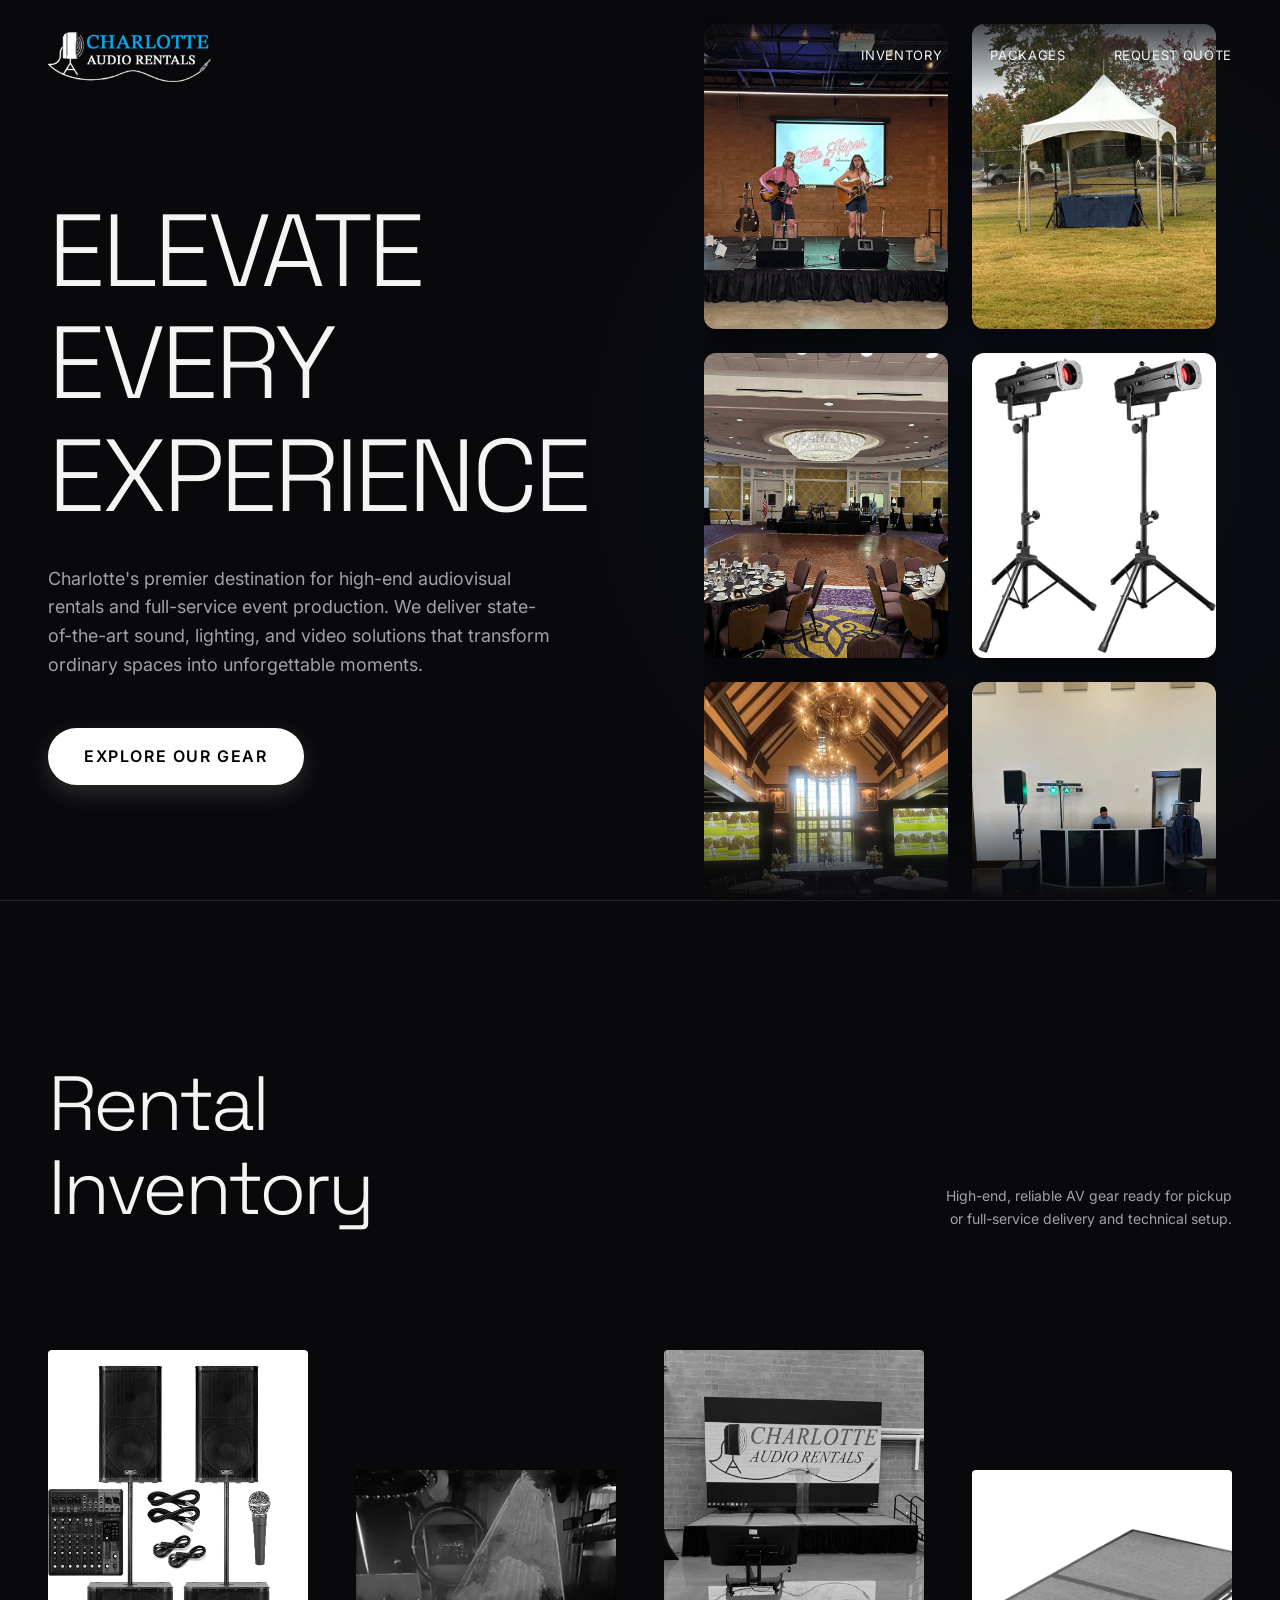
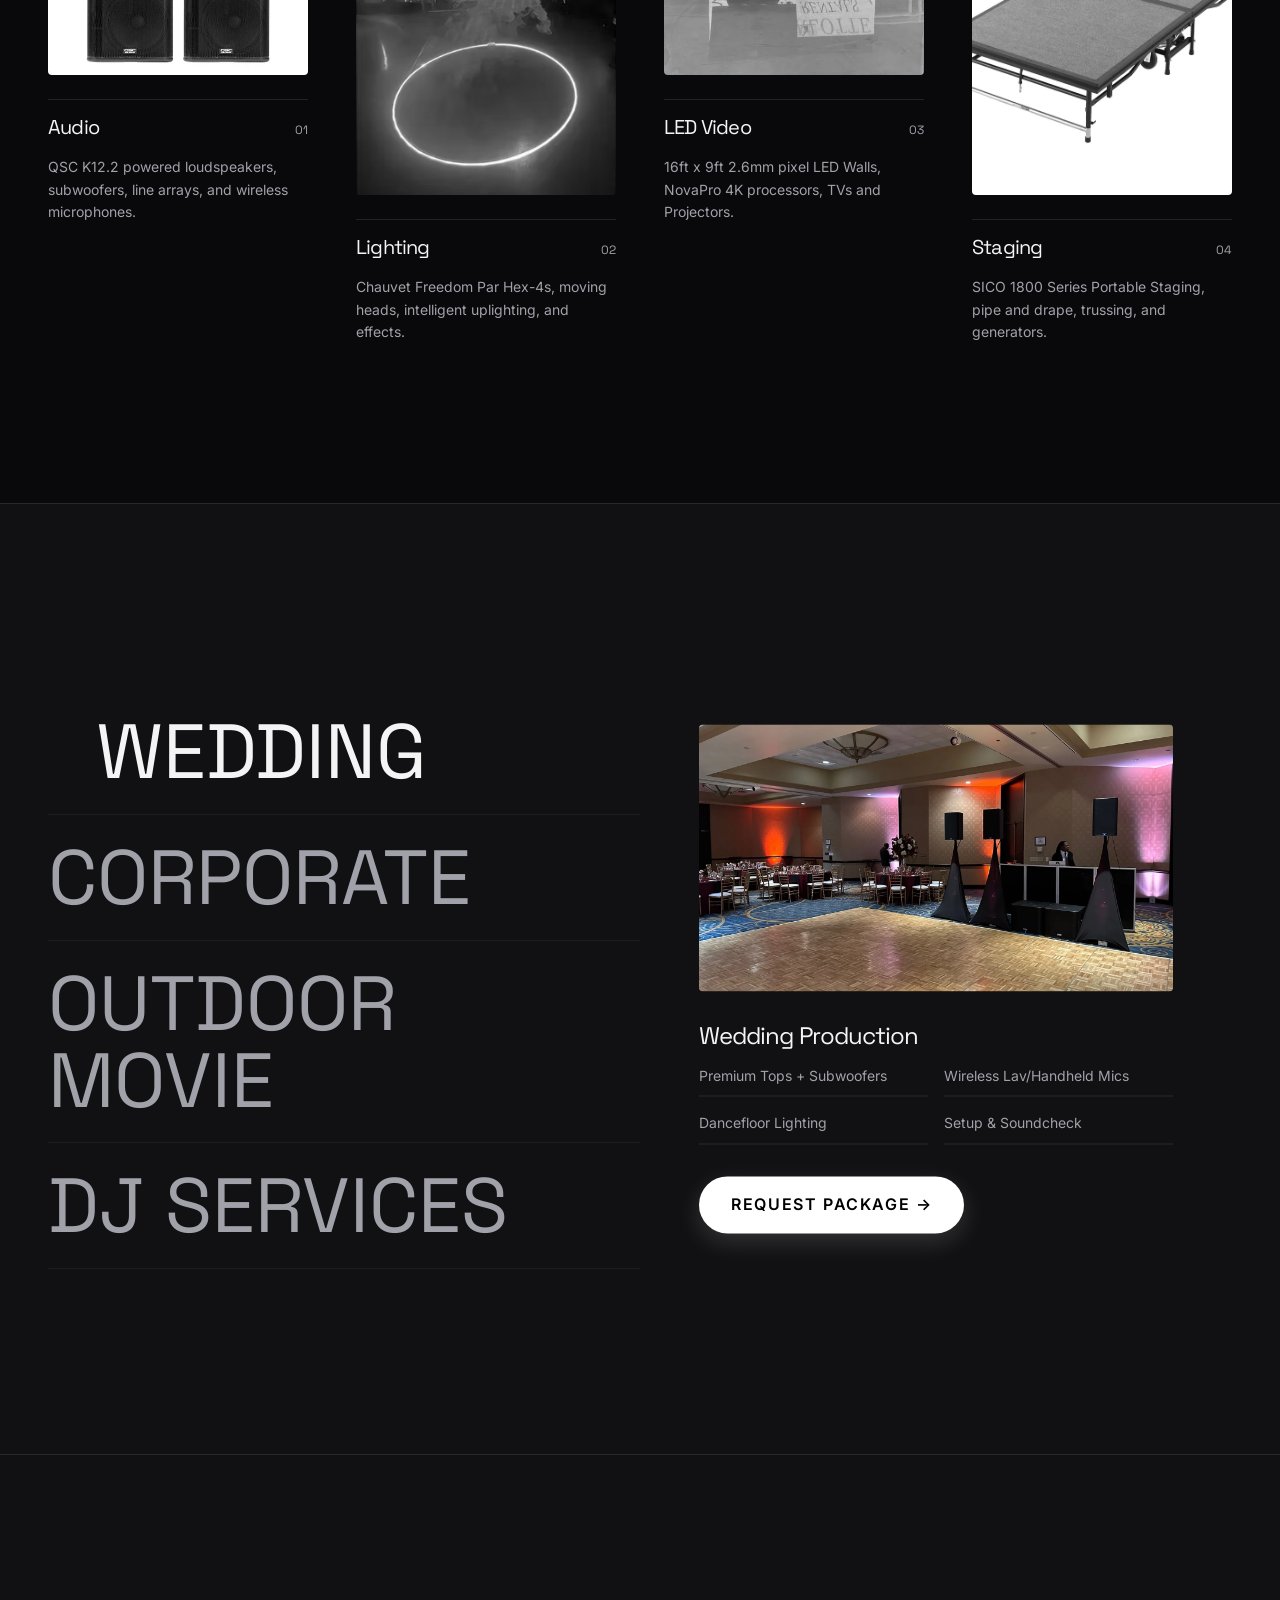
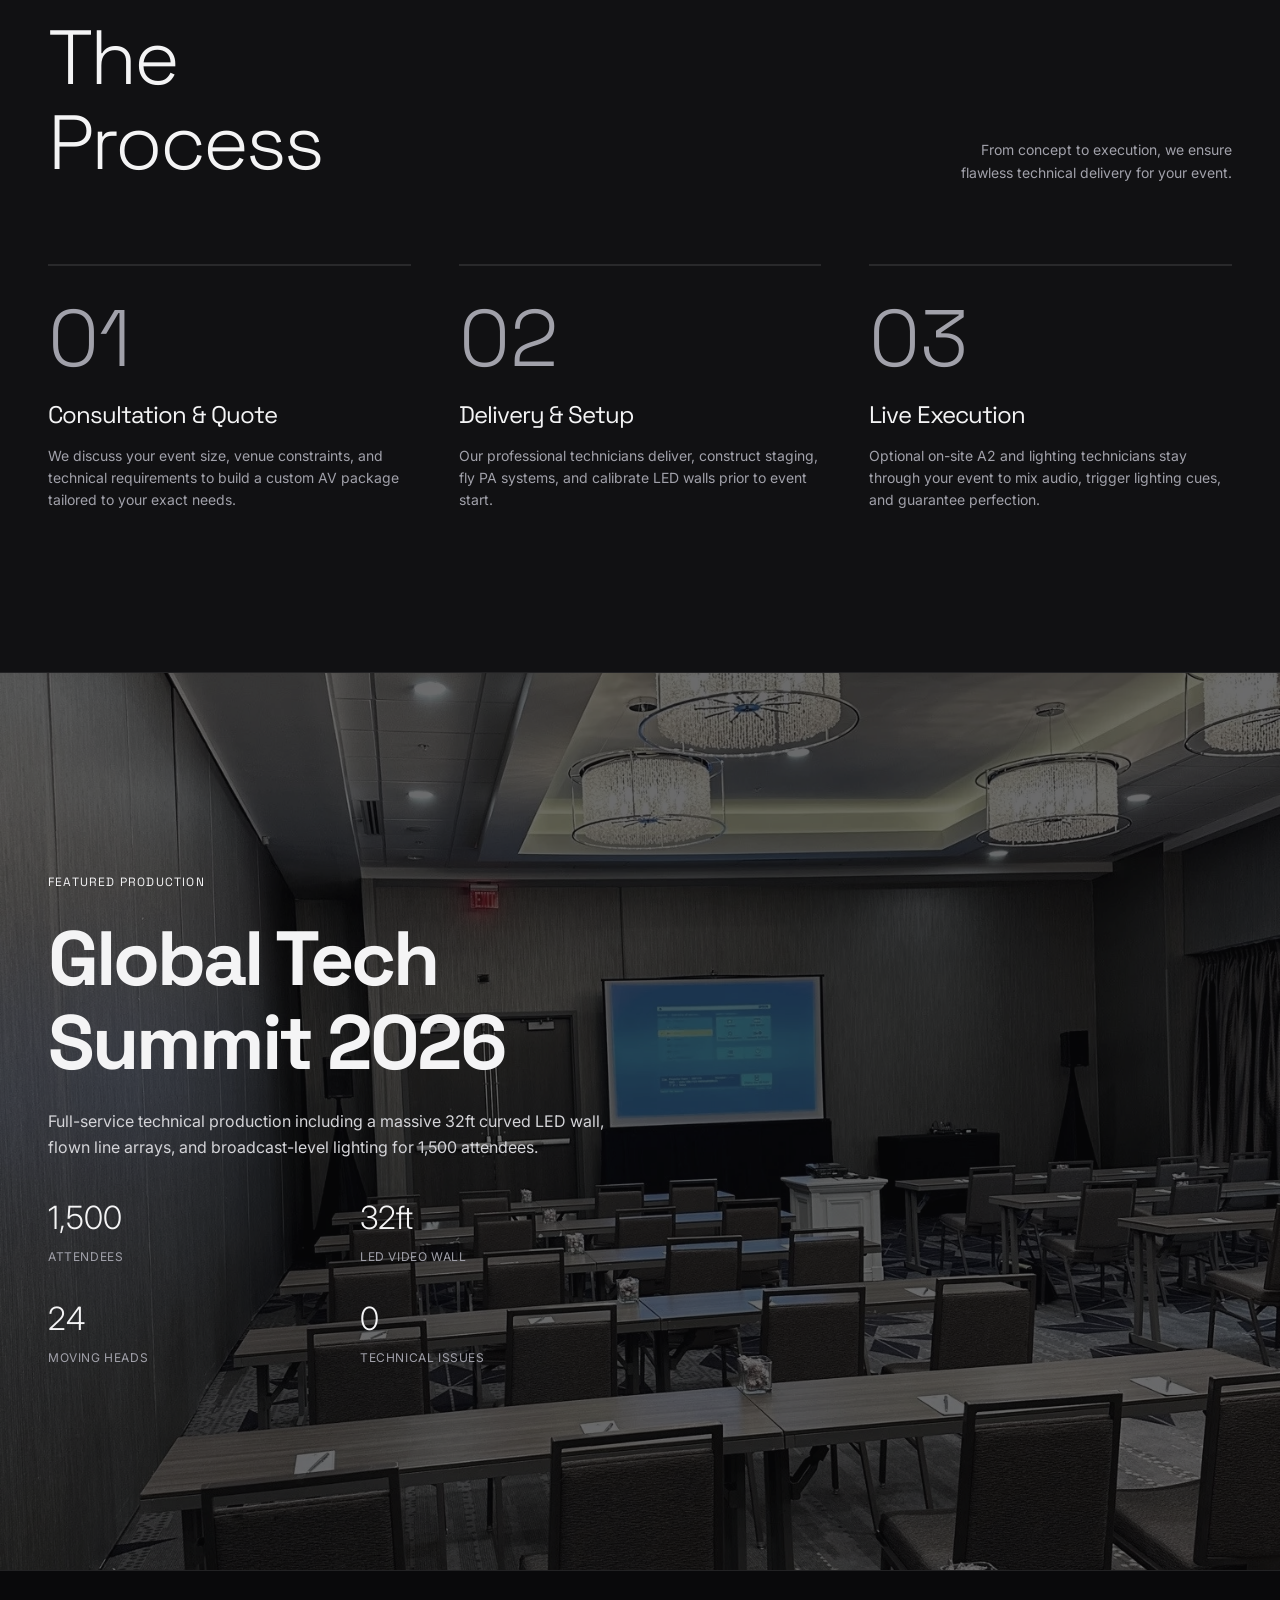
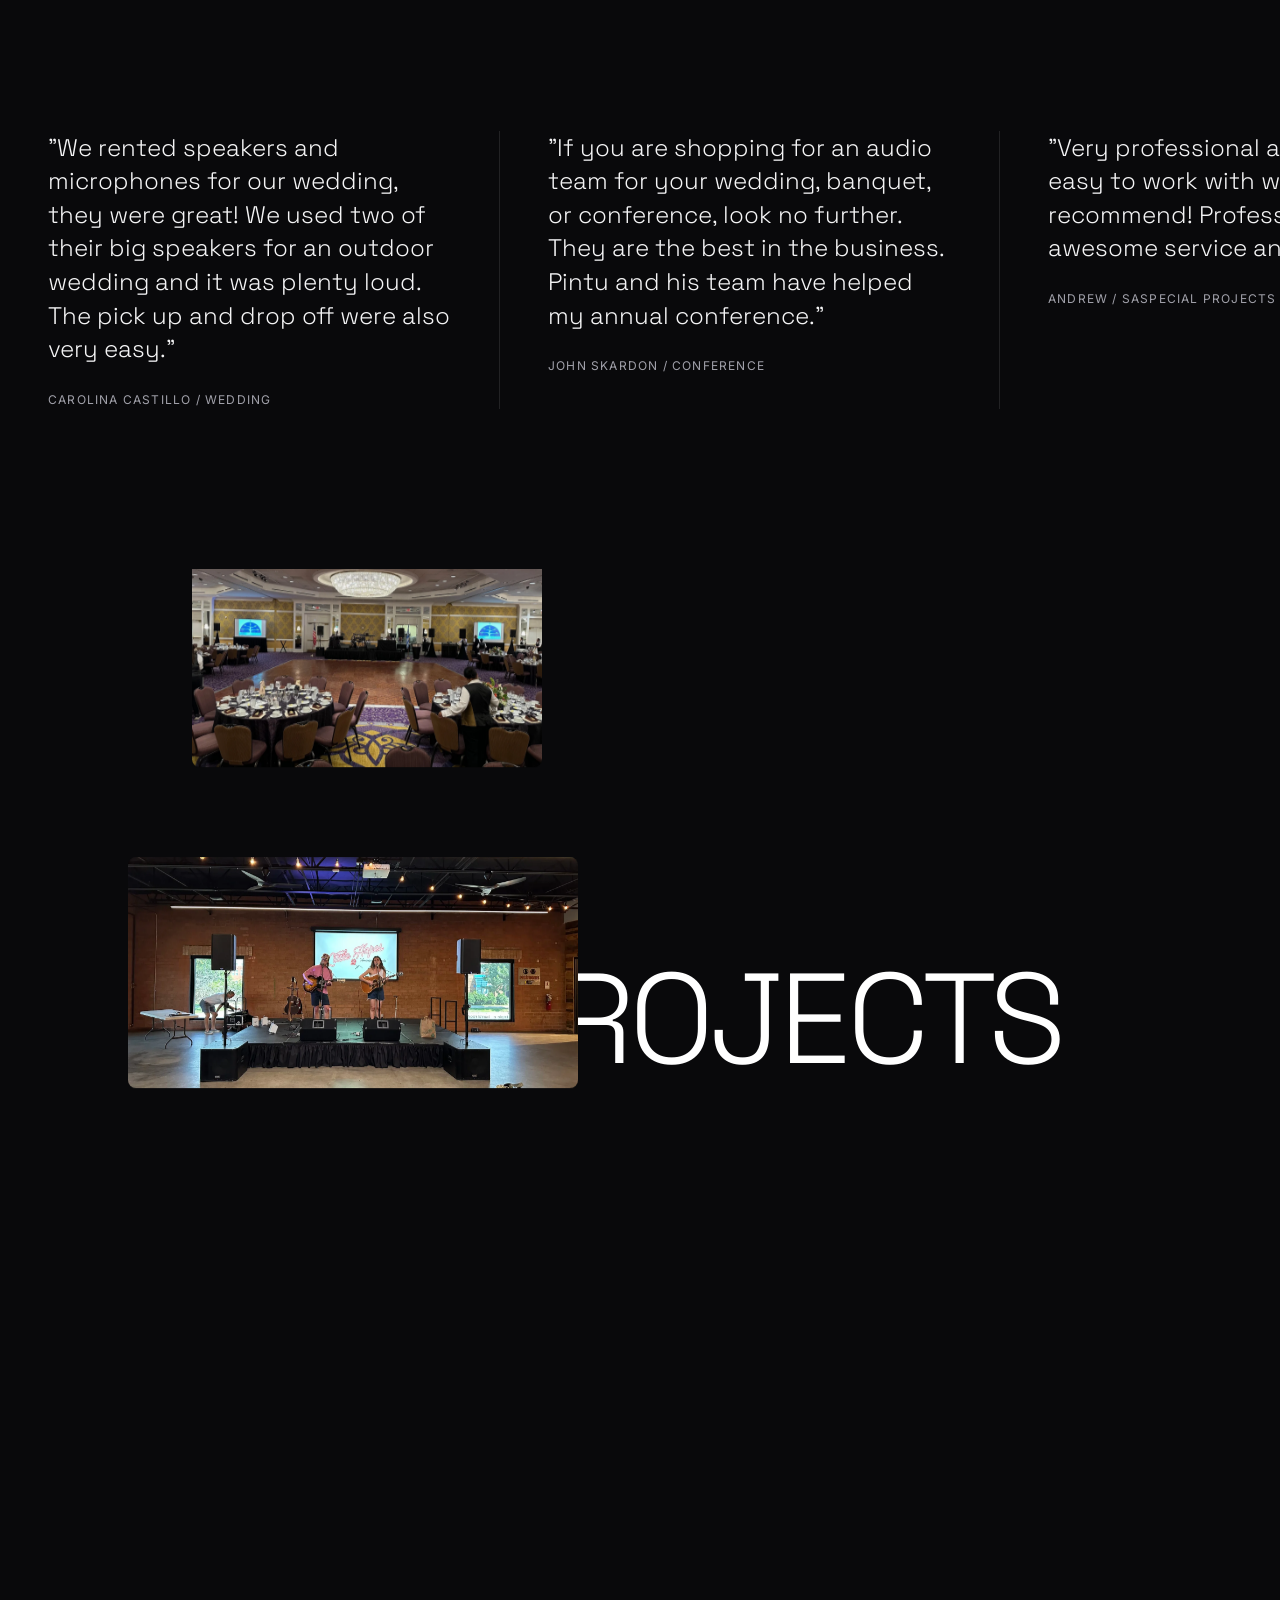
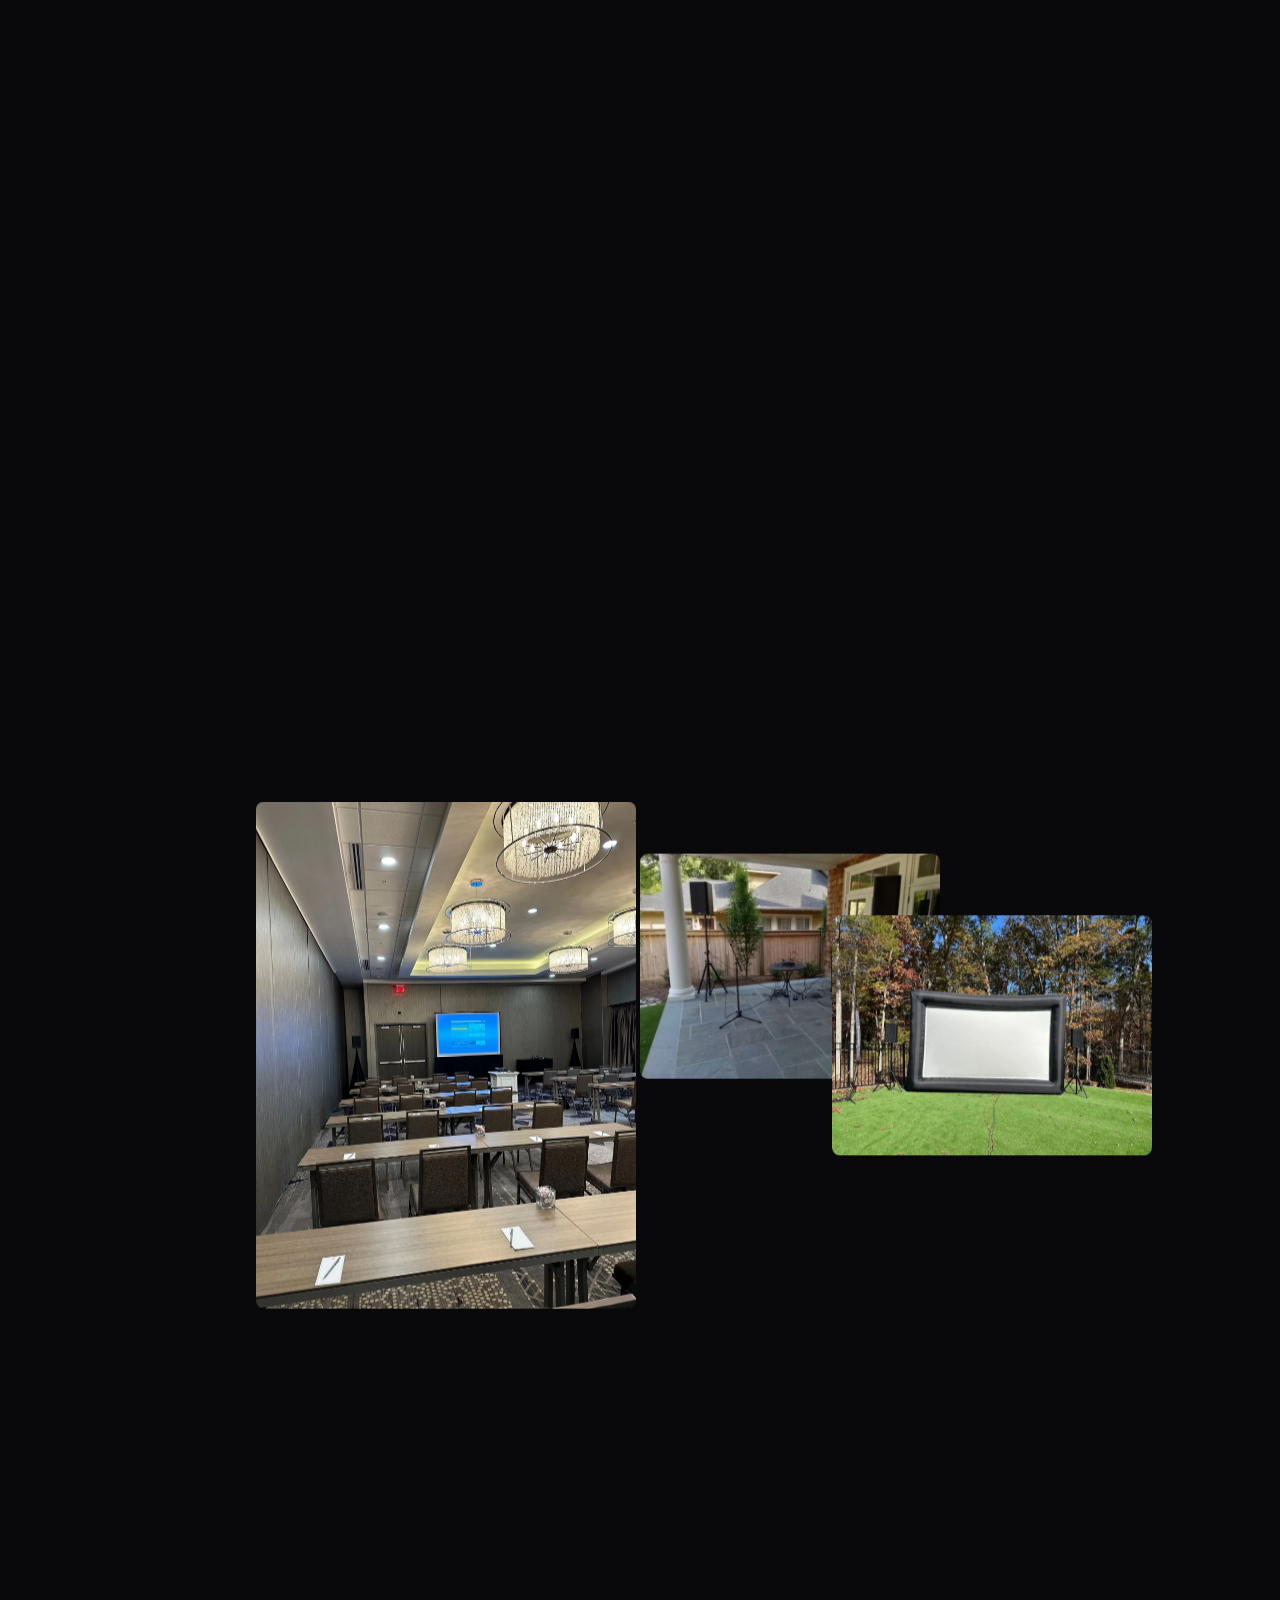
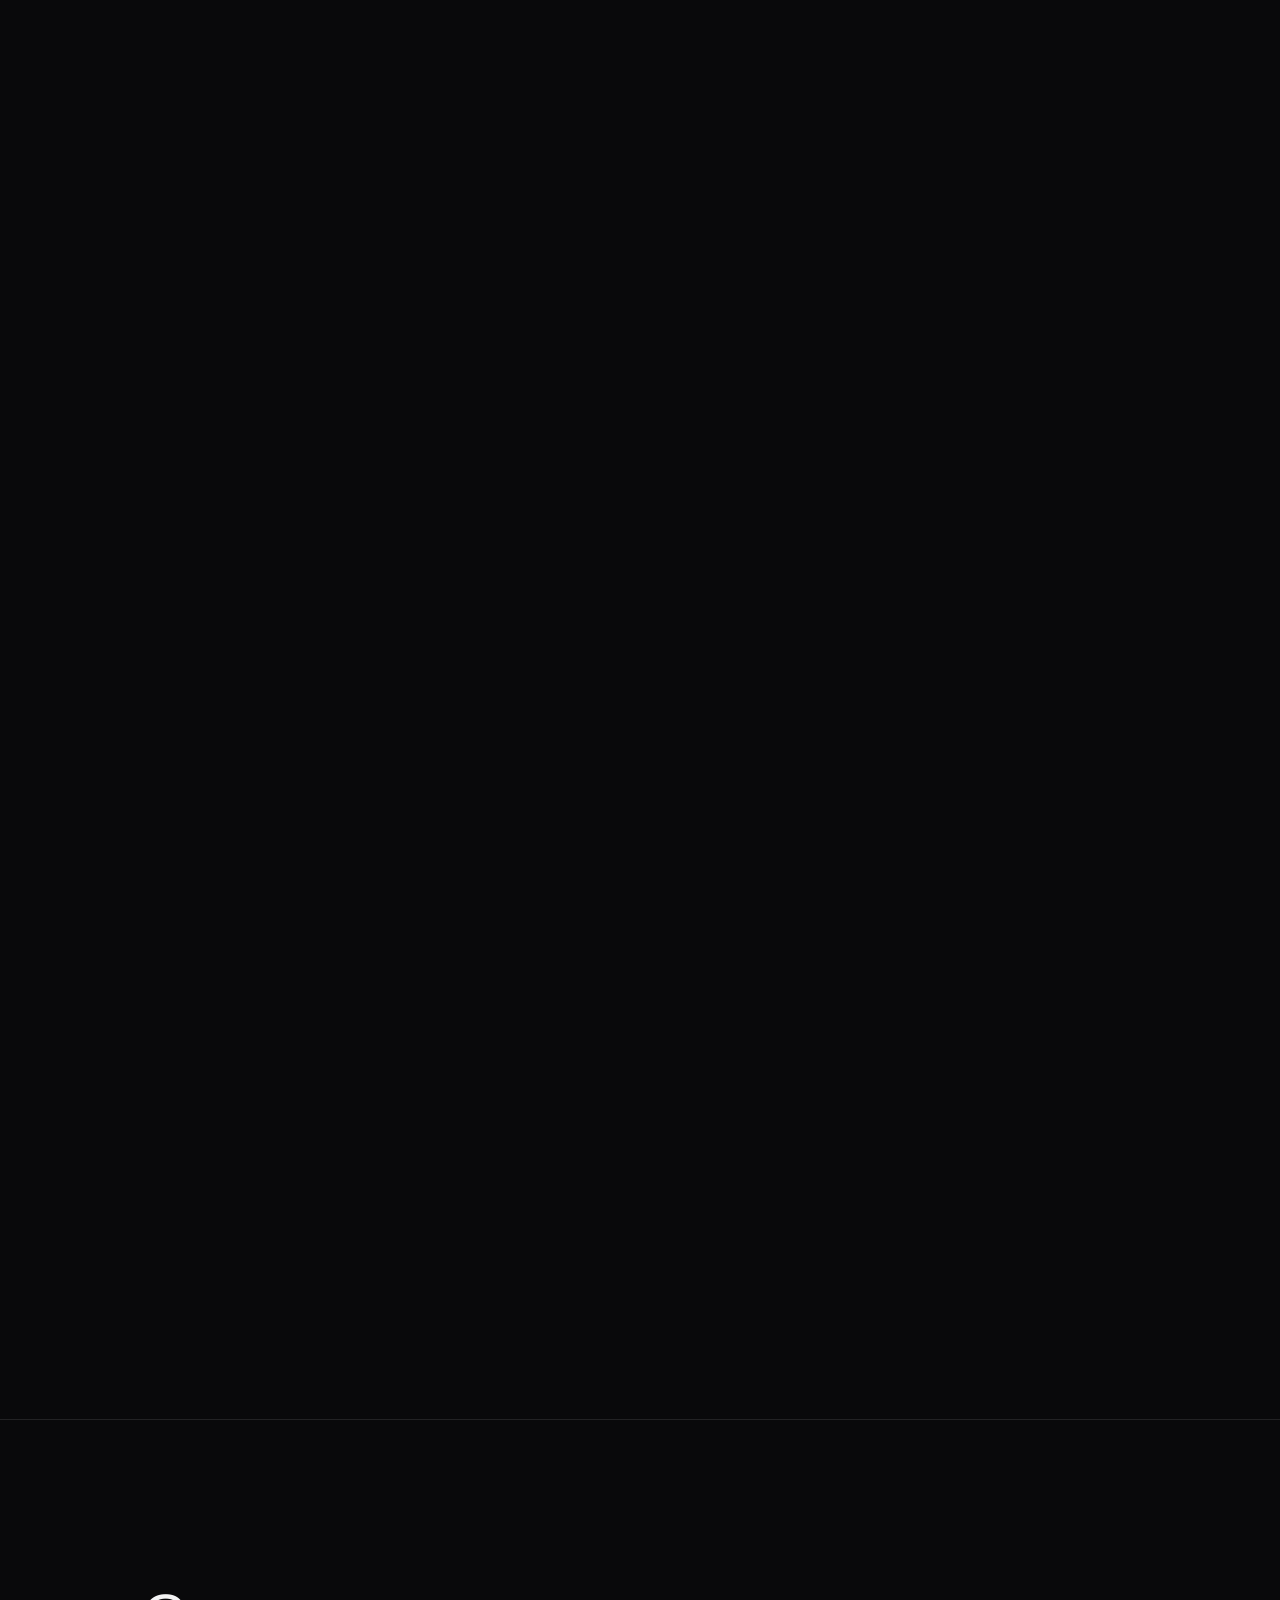
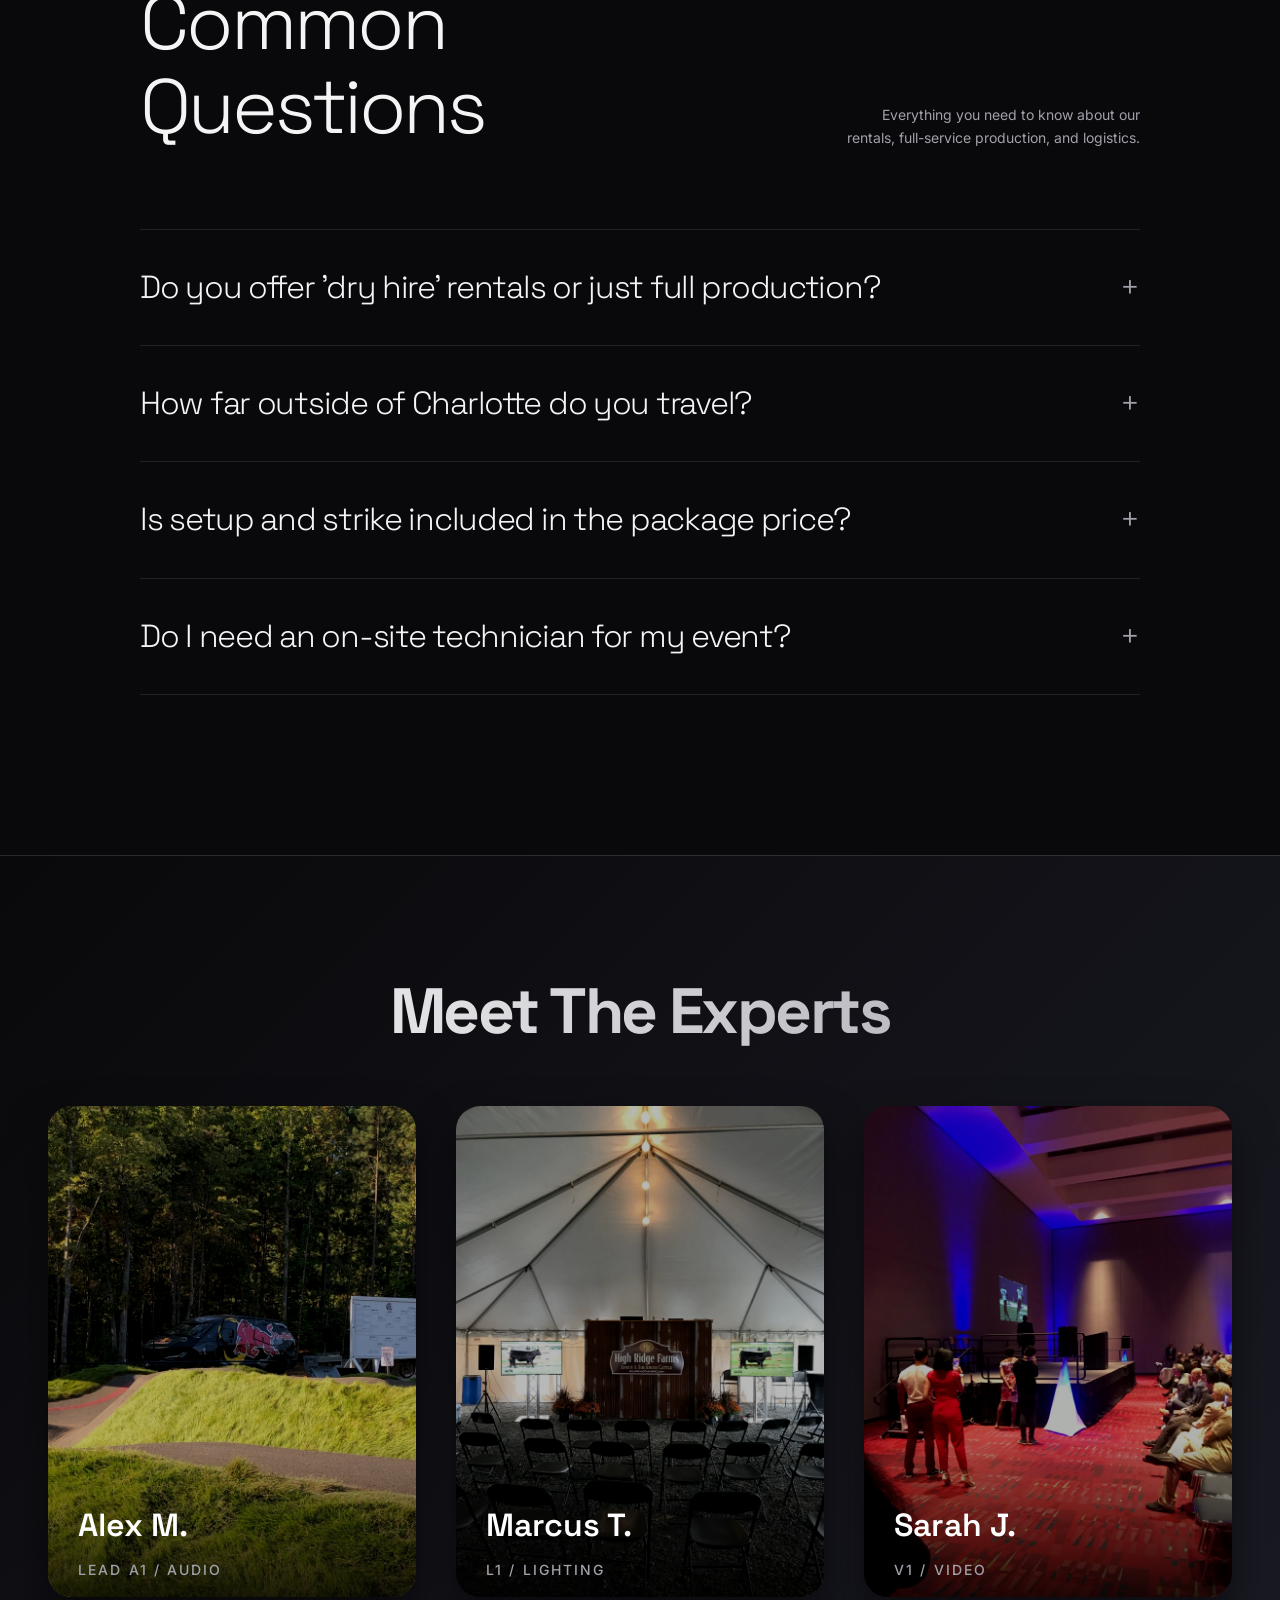
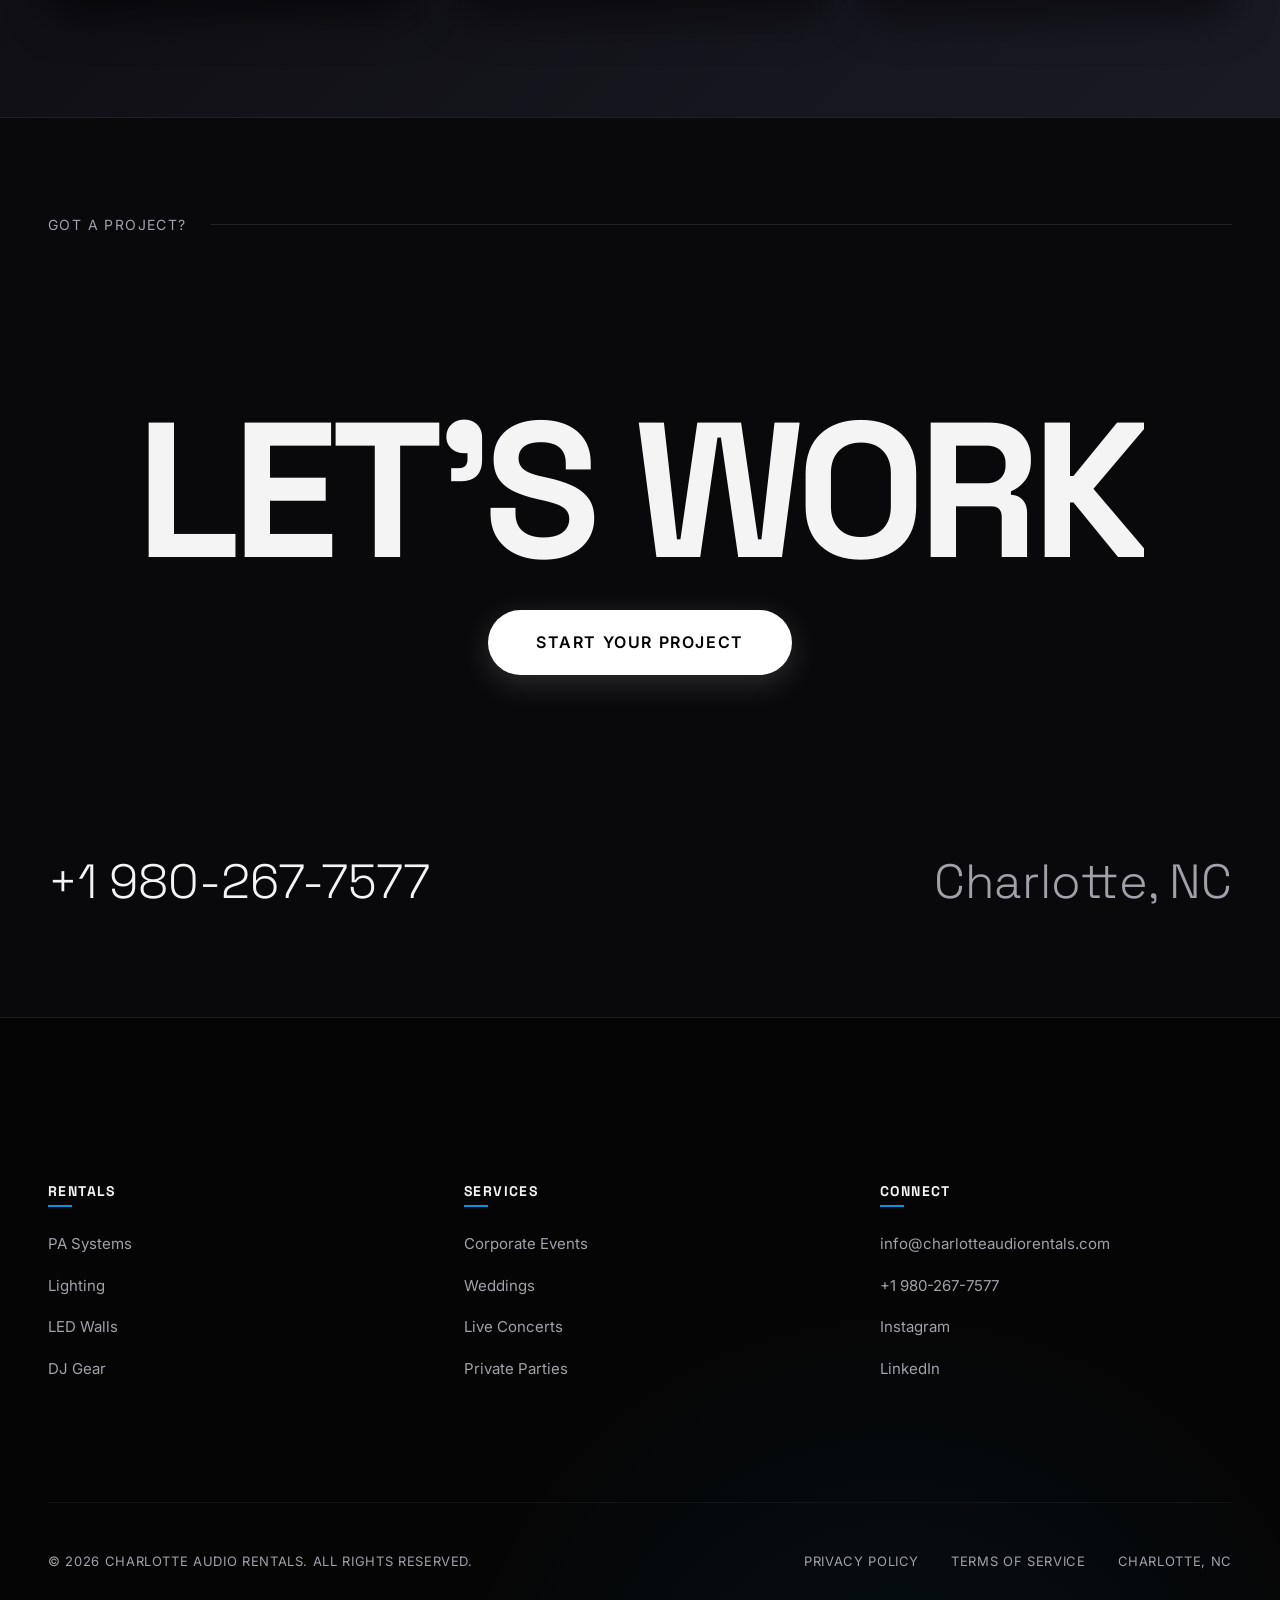
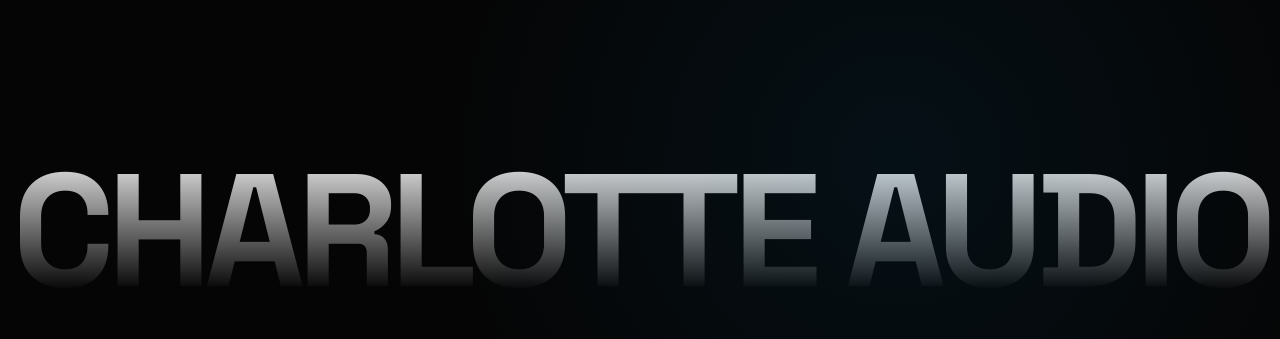
==== commit 490fd79e: "feat: add Charlotte Audio watermark to footer" ====
--- a/index.html
+++ b/index.html
@@ -79,6 +79,12 @@
             line-height: 1.4;
         }
 
+        .nav-logo img {
+            height: 50px;
+            width: auto;
+            display: block;
+        }
+
         .nav-links {
             display: flex;
             gap: 48px;
@@ -490,6 +496,29 @@
             color: var(--text-main);
         }
 
+        .ft-watermark {
+            font-family: 'Space Grotesk', sans-serif;
+            font-size: 12.5vw;
+            font-weight: 700;
+            line-height: 0.75;
+            text-align: center;
+            text-transform: uppercase;
+            letter-spacing: -0.05em;
+            margin-top: 80px;
+            background: linear-gradient(180deg, rgba(255, 255, 255, 0.8) 0%, rgba(255, 255, 255, 0) 100%);
+            -webkit-background-clip: text;
+            -webkit-text-fill-color: transparent;
+            pointer-events: none;
+            user-select: none;
+            width: 100vw;
+            margin-left: calc(50% - 50vw);
+            margin-right: calc(50% - 50vw);
+            overflow: hidden;
+            white-space: nowrap;
+            display: flex;
+            justify-content: center;
+        }
+
         @media (max-width: 1024px) {
             .hero { grid-template-columns: 1fr; padding-top: 160px; }
             .hero-left { padding-bottom: 40px; }
@@ -1252,7 +1281,7 @@
 <body>
 
     <nav class="nav">
-        <div class="nav-logo">Charlotte<br>Audio<br>Rentals.</div>
+        <div class="nav-logo"><a href="#"><img src="whitelogo.png" alt="Charlotte Audio Rentals"></a></div>
         <div class="nav-links">
             <a href="#inventory">Inventory</a>
             <a href="#packages">Packages</a>
@@ -1647,6 +1676,8 @@
                 <span>Charlotte, NC</span>
             </div>
         </div>
+
+        <div class="ft-watermark">CHARLOTTE AUDIO</div>
     </footer>
 
     <script>
